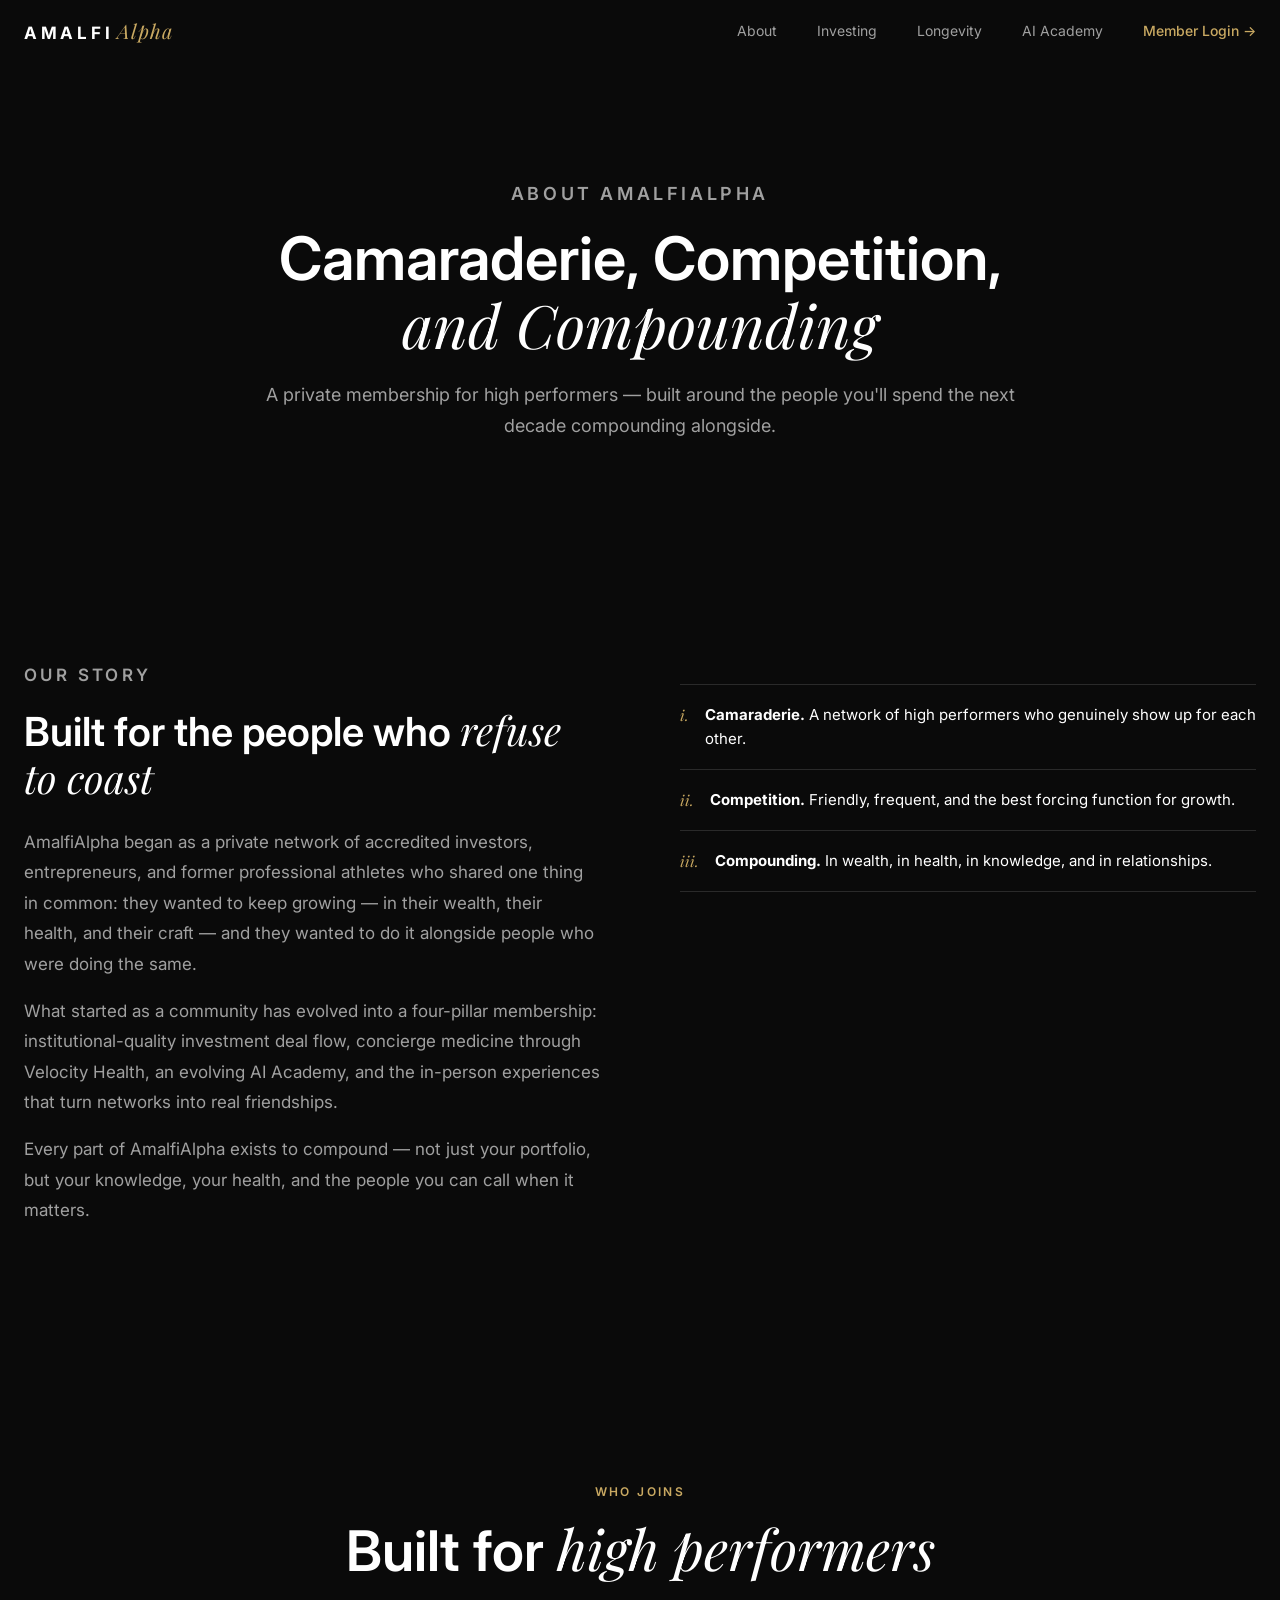
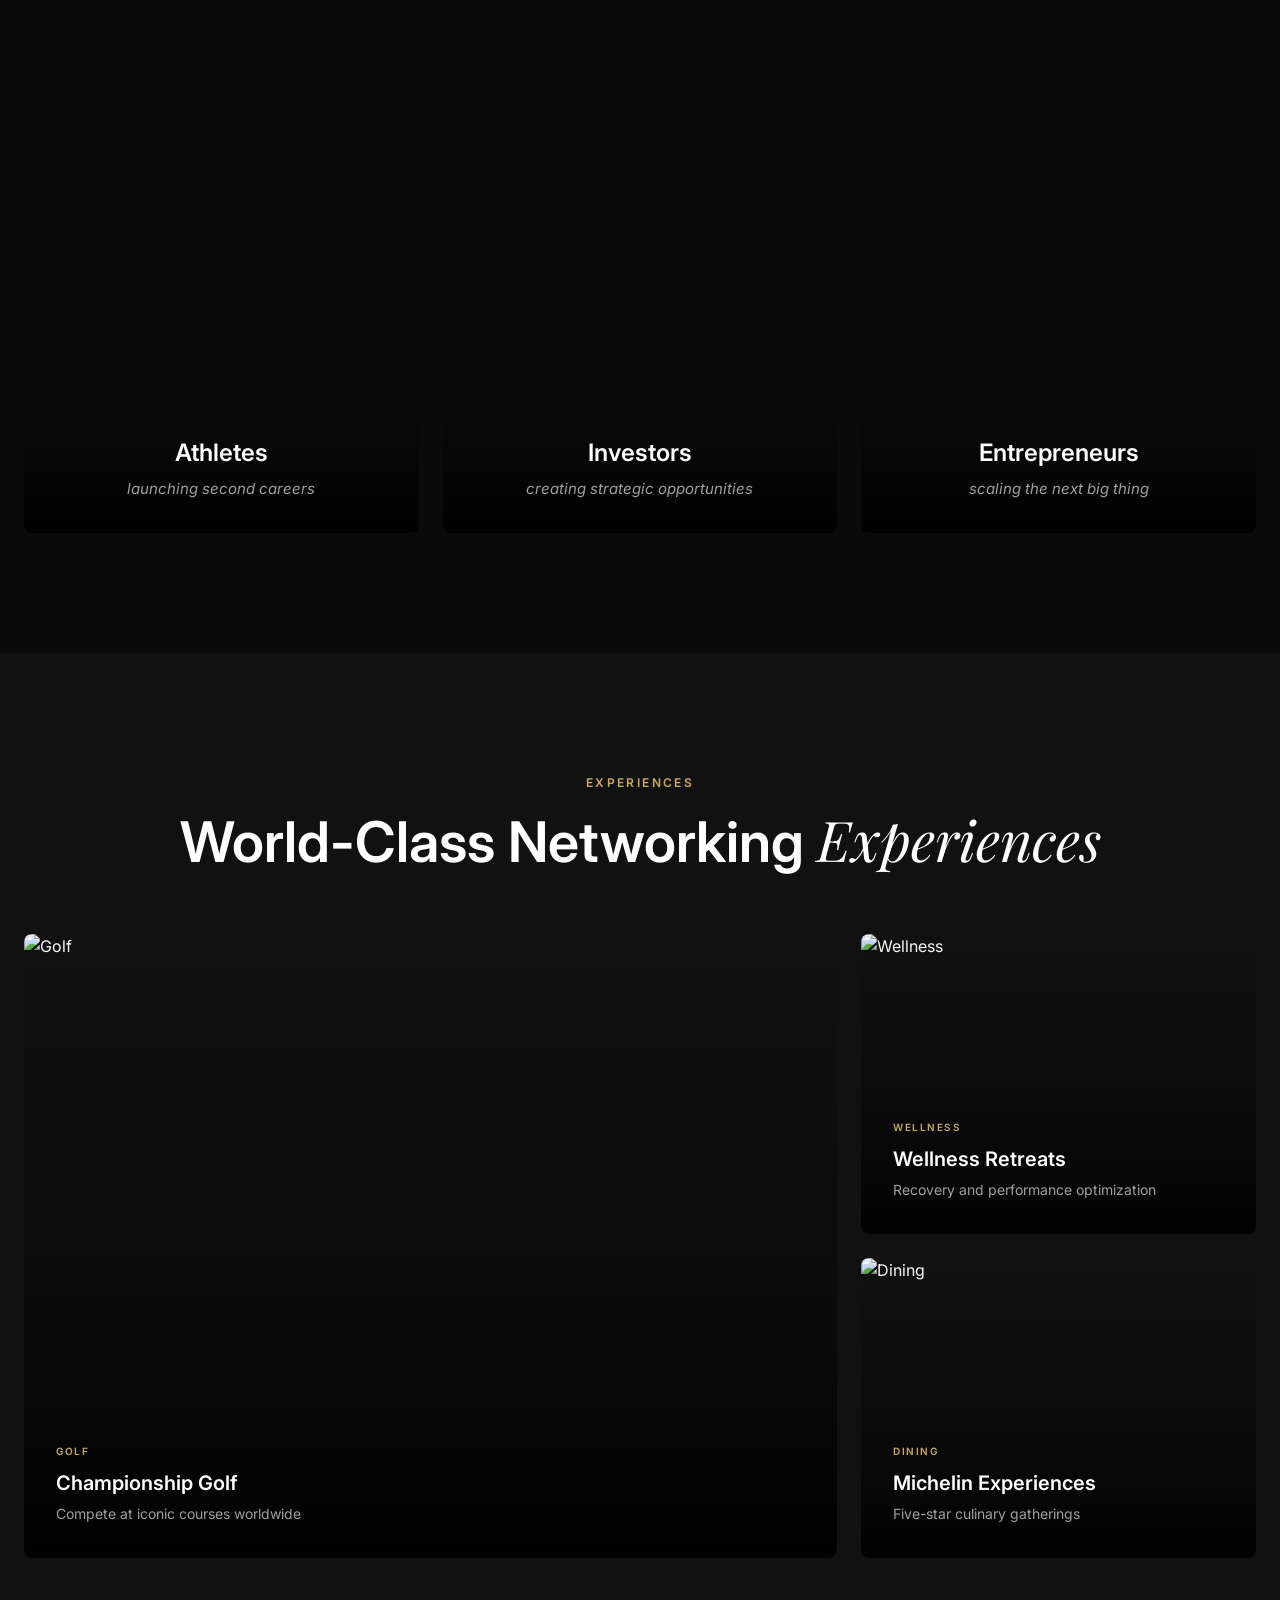
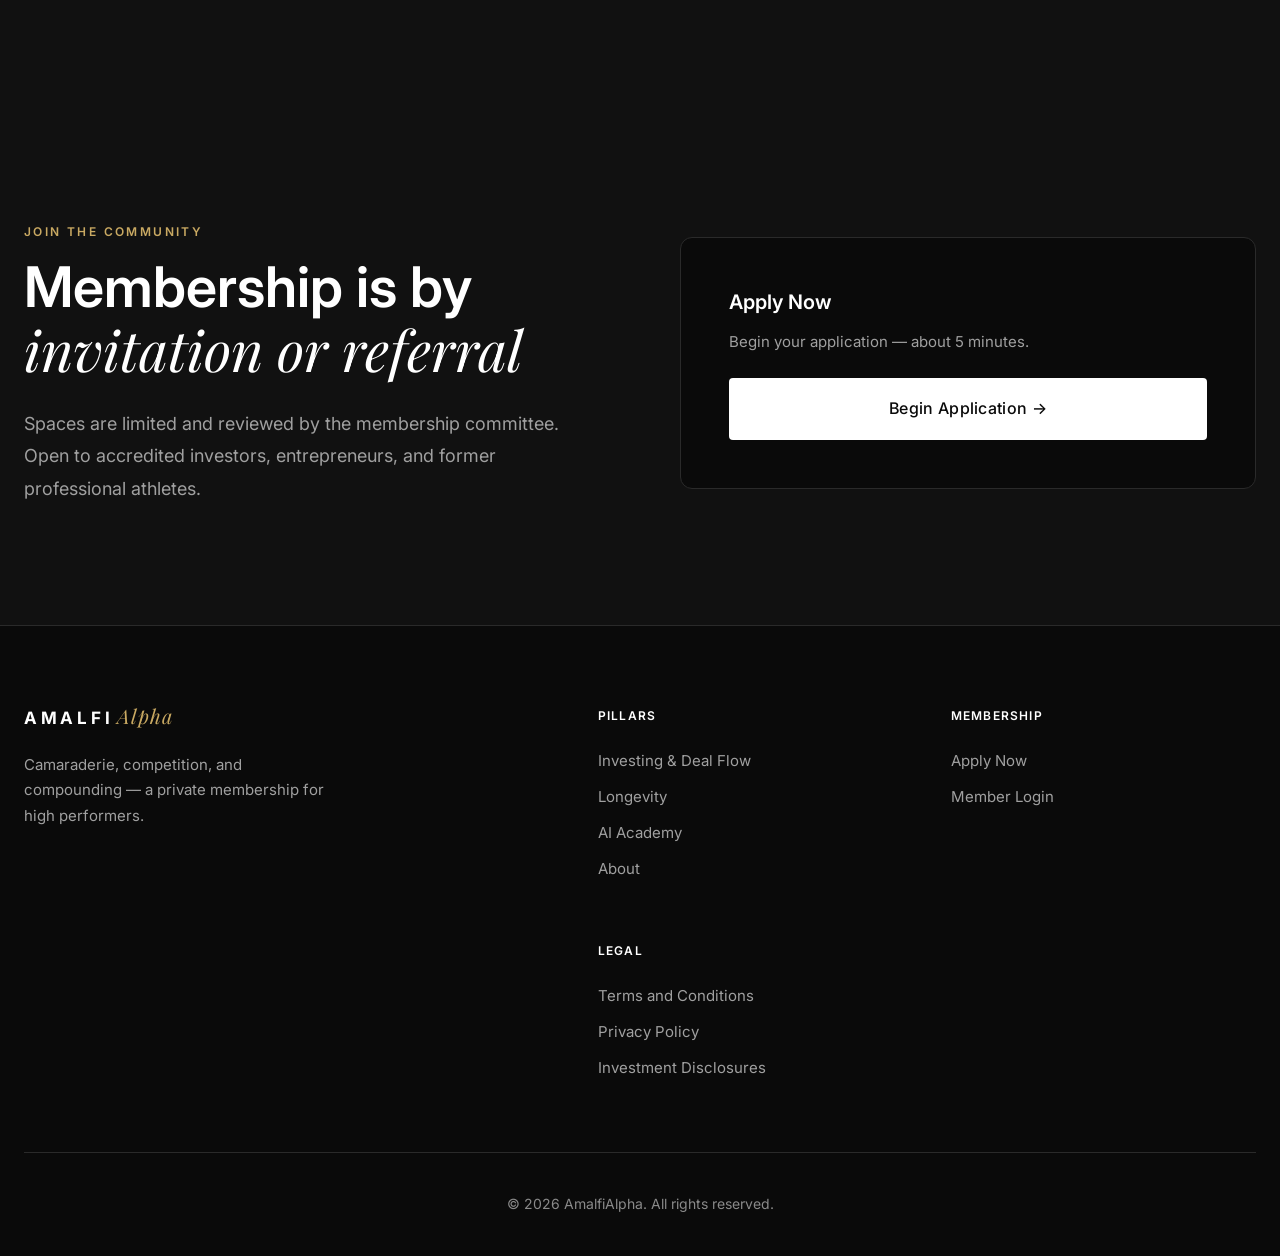
==== about.html @ e1d102eb "Fix muted-text contrast, mobile menu a11y, and testimonial dot keyboard access Co-Authored-By: Peter" ====
<!DOCTYPE html>
<html lang="en">
<head>
    <meta charset="UTF-8">
    <meta name="viewport" content="width=device-width, initial-scale=1.0">
    <title>About | AmalfiAlpha</title>
    <link rel="stylesheet" href="styles.css">
    <link rel="preconnect" href="https://fonts.googleapis.com">
    <link rel="preconnect" href="https://fonts.gstatic.com" crossorigin>
    <link href="https://fonts.googleapis.com/css2?family=Inter:wght@300;400;500;600;700&family=Playfair+Display:wght@400;500;600;700&display=swap" rel="stylesheet">
</head>
<body>
    <header class="header">
        <nav class="nav">
            <a href="index.html" class="logo"><span class="logo-wordmark">AMALFI<span class="alpha">Alpha</span></span></a>
            <div class="nav-links">
                <a href="about.html">About</a>
                <a href="investing.html">Investing</a>
                <a href="health.html">Longevity</a>
                <a href="ai-academy.html">AI Academy</a>
                <a href="#" class="nav-cta">Member Login →</a>
            </div>
            <button class="mobile-menu-btn" aria-label="Menu" aria-expanded="false" aria-controls="mobile-menu"><span></span><span></span><span></span></button>
        </nav>
    </header>

    <div class="mobile-menu" id="mobile-menu">
        <a href="about.html">About</a>
        <a href="investing.html">Investing</a>
        <a href="health.html">Longevity</a>
        <a href="ai-academy.html">AI Academy</a>
        <a href="#">Member Login</a>
        <a href="apply.html" class="btn btn-primary">Apply Now</a>
    </div>

    <!-- Page Hero -->
    <section class="page-hero">
        <div class="page-hero-background" style="background-image: url('https://images.squarespace-cdn.com/content/v1/6695d90737f2c533afa46845/4904673a-b2bc-4488-8820-f0f40d6108ff/Amalfi-private-luxury-network-founder-ceo-former-athletes+%281%29.jpg');"></div>
        <div class="page-hero-content">
            <p class="section-tagline">About AmalfiAlpha</p>
            <h1>Camaraderie, Competition, <span class="italic">and Compounding</span></h1>
            <p>A private membership for high performers — built around the people you'll spend the next decade compounding alongside.</p>
        </div>
    </section>

    <!-- Story -->
    <section class="deep-section">
        <div class="container">
            <div class="two-col">
                <div>
                    <p class="section-tagline">Our Story</p>
                    <h2>Built for the people who <span class="italic">refuse to coast</span></h2>
                    <p>AmalfiAlpha began as a private network of accredited investors, entrepreneurs, and former professional athletes who shared one thing in common: they wanted to keep growing — in their wealth, their health, and their craft — and they wanted to do it alongside people who were doing the same.</p>
                    <p>What started as a community has evolved into a four-pillar membership: institutional-quality investment deal flow, concierge medicine through Velocity Health, an evolving AI Academy, and the in-person experiences that turn networks into real friendships.</p>
                    <p>Every part of AmalfiAlpha exists to compound — not just your portfolio, but your knowledge, your health, and the people you can call when it matters.</p>
                </div>
                <div>
                    <ul class="feature-list">
                        <li><span class="num">i.</span><span><strong>Camaraderie.</strong> A network of high performers who genuinely show up for each other.</span></li>
                        <li><span class="num">ii.</span><span><strong>Competition.</strong> Friendly, frequent, and the best forcing function for growth.</span></li>
                        <li><span class="num">iii.</span><span><strong>Compounding.</strong> In wealth, in health, in knowledge, and in relationships.</span></li>
                    </ul>
                </div>
            </div>
        </div>
    </section>

    <!-- Member Types -->
    <section class="member-types">
        <div class="container">
            <div class="section-header center">
                <p class="section-tagline">Who Joins</p>
                <h2 class="section-title">Built for <span class="italic">high performers</span></h2>
            </div>
            <div class="types-grid">
                <div class="type-card">
                    <div class="type-image athlete"></div>
                    <div class="type-content">
                        <h3>Athletes</h3>
                        <p>launching second careers</p>
                    </div>
                </div>
                <div class="type-card">
                    <div class="type-image investor"></div>
                    <div class="type-content">
                        <h3>Investors</h3>
                        <p>creating strategic opportunities</p>
                    </div>
                </div>
                <div class="type-card">
                    <div class="type-image entrepreneur"></div>
                    <div class="type-content">
                        <h3>Entrepreneurs</h3>
                        <p>scaling the next big thing</p>
                    </div>
                </div>
            </div>
        </div>
    </section>

    <!-- Experiences -->
    <section class="experiences">
        <div class="container">
            <div class="section-header center">
                <p class="section-tagline">Experiences</p>
                <h2 class="section-title">World-Class Networking <span class="italic">Experiences</span></h2>
            </div>
            <div class="experiences-grid">
                <div class="experience-card large">
                    <img src="https://images.squarespace-cdn.com/content/v1/6695d90737f2c533afa46845/c889e86d-ab4b-4e2a-b497-337f56d717b7/Amalfi-Golf-private-founder-ceo-former-athlete-luxury-network+%281%29.jpg" alt="Golf">
                    <div class="experience-overlay">
                        <span class="experience-tag">Golf</span>
                        <h3>Championship Golf</h3>
                        <p>Compete at iconic courses worldwide</p>
                    </div>
                </div>
                <div class="experience-card">
                    <img src="https://images.squarespace-cdn.com/content/v1/6695d90737f2c533afa46845/525cb4f4-4b1b-4081-9f5f-6a90283ea742/The-Spat-at-The-Global-Ambassador-Portecochere-Healthy-Living-Travel.jpg" alt="Wellness">
                    <div class="experience-overlay">
                        <span class="experience-tag">Wellness</span>
                        <h3>Wellness Retreats</h3>
                        <p>Recovery and performance optimization</p>
                    </div>
                </div>
                <div class="experience-card">
                    <img src="https://images.squarespace-cdn.com/content/v1/6695d90737f2c533afa46845/452ade04-51ee-4816-b40e-627482b957d9/Amalfi_Dining_Leadership_Development_Experience_Catch_Restaurant.png" alt="Dining">
                    <div class="experience-overlay">
                        <span class="experience-tag">Dining</span>
                        <h3>Michelin Experiences</h3>
                        <p>Five-star culinary gatherings</p>
                    </div>
                </div>
                <div class="experience-card">
                    <img src="https://images.squarespace-cdn.com/content/v1/6695d90737f2c533afa46845/217bf971-f38d-4731-9371-74a3d3c623a7/AmalfiAspen2024Day2-51.jpg" alt="Aspen">
                    <div class="experience-overlay">
                        <span class="experience-tag">Events</span>
                        <h3>Exclusive Gatherings</h3>
                        <p>Members-only experiences</p>
                    </div>
                </div>
                <div class="experience-card">
                    <img src="https://images.squarespace-cdn.com/content/v1/6695d90737f2c533afa46845/f48ce220-f368-4db8-8110-0c46b1a523a7/King-Kool-001+%281%29.jpg" alt="Networking">
                    <div class="experience-overlay">
                        <span class="experience-tag">Networking</span>
                        <h3>Social Events</h3>
                        <p>Build lasting relationships</p>
                    </div>
                </div>
            </div>
        </div>
    </section>

    <!-- CTA -->
    <section class="apply">
        <div class="container">
            <div class="apply-wrapper">
                <div class="apply-content">
                    <p class="section-tagline">Join the community</p>
                    <h2 class="section-title">Membership is by <span class="italic">invitation or referral</span></h2>
                    <p class="apply-description">Spaces are limited and reviewed by the membership committee. Open to accredited investors, entrepreneurs, and former professional athletes.</p>
                </div>
                <div class="apply-form-container">
                    <h3 style="font-size:1.25rem;font-weight:600;margin-bottom:12px;">Apply Now</h3>
                    <p style="font-size:0.9375rem;color:var(--color-text-secondary);margin-bottom:24px;line-height:1.6;">Begin your application — about 5 minutes.</p>
                    <a href="apply.html" class="btn btn-primary btn-full btn-large">Begin Application →</a>
                </div>
            </div>
        </div>
    </section>

    <footer class="footer">
        <div class="container">
            <div class="footer-main">
                <div class="footer-brand">
                    <a href="index.html" class="logo"><span class="logo-wordmark">AMALFI<span class="alpha">Alpha</span></span></a>
                    <p>Camaraderie, competition, and compounding — a private membership for high performers.</p>
                </div>
                <div class="footer-links">
                    <div class="footer-column">
                        <h4>Pillars</h4>
                        <a href="investing.html">Investing & Deal Flow</a>
                        <a href="health.html">Longevity</a>
                        <a href="ai-academy.html">AI Academy</a>
                        <a href="about.html">About</a>
                    </div>
                    <div class="footer-column">
                        <h4>Membership</h4>
                        <a href="apply.html">Apply Now</a>
                        <a href="#">Member Login</a>
                    </div>
                    <div class="footer-column">
                        <h4>Legal</h4>
                        <a href="#">Terms and Conditions</a>
                        <a href="#">Privacy Policy</a>
                        <a href="#">Investment Disclosures</a>
                    </div>
                </div>
            </div>
            <div class="footer-bottom">
                <p>&copy; 2026 AmalfiAlpha. All rights reserved.</p>
            </div>
        </div>
    </footer>
    <script src="script.js"></script>
</body>
</html>
---- styles.css ----
/* ============================================
   AMALFIALPHA - PRIVATE MEMBERSHIP
   Camaraderie, Competition, and Compounding
   ============================================ */

/* CSS Variables */
:root {
    --color-bg: #0a0a0a;
    --color-bg-secondary: #111111;
    --color-bg-tertiary: #1a1a1a;
    --color-bg-card: #141414;
    --color-text: #ffffff;
    --color-text-secondary: #a0a0a0;
    --color-text-muted: #8a8a8a;
    --color-accent: #c9a962;
    --color-accent-light: #d4b978;
    --color-border: #2a2a2a;
    --color-border-light: #333333;

    --font-primary: 'Inter', -apple-system, BlinkMacSystemFont, sans-serif;
    --font-display: 'Playfair Display', Georgia, serif;

    --transition-fast: 0.2s ease;
    --transition-medium: 0.3s ease;
    --transition-slow: 0.5s ease;

    --container-width: 1280px;
    --section-padding: 120px;
}

/* Reset & Base */
*, *::before, *::after {
    margin: 0;
    padding: 0;
    box-sizing: border-box;
}

html {
    scroll-behavior: smooth;
    font-size: 16px;
}

body {
    font-family: var(--font-primary);
    background-color: var(--color-bg);
    color: var(--color-text);
    line-height: 1.6;
    overflow-x: hidden;
    -webkit-font-smoothing: antialiased;
    -moz-osx-font-smoothing: grayscale;
}

a {
    text-decoration: none;
    color: inherit;
    transition: color var(--transition-fast);
}

img {
    max-width: 100%;
    height: auto;
    display: block;
}

button {
    font-family: inherit;
    cursor: pointer;
    border: none;
    background: none;
}

input, textarea {
    font-family: inherit;
    font-size: inherit;
}

/* Container */
.container {
    max-width: var(--container-width);
    margin: 0 auto;
    padding: 0 24px;
}

/* Typography */
.italic {
    font-family: var(--font-display);
    font-style: italic;
    font-weight: 400;
}

.section-tagline {
    font-size: 0.75rem;
    font-weight: 600;
    letter-spacing: 0.2em;
    text-transform: uppercase;
    color: var(--color-accent);
    margin-bottom: 16px;
}

.section-title {
    font-family: var(--font-primary);
    font-size: clamp(2rem, 5vw, 3.5rem);
    font-weight: 600;
    line-height: 1.1;
    margin-bottom: 24px;
}

.section-description {
    font-size: 1.125rem;
    color: var(--color-text-secondary);
    max-width: 600px;
}

.section-header.center {
    text-align: center;
}

.section-header.center .section-description {
    margin: 0 auto;
}

/* Buttons */
.btn {
    display: inline-flex;
    align-items: center;
    justify-content: center;
    padding: 14px 28px;
    font-size: 0.875rem;
    font-weight: 500;
    letter-spacing: 0.02em;
    border-radius: 4px;
    transition: all var(--transition-medium);
    white-space: nowrap;
}

.btn-primary {
    background: var(--color-text);
    color: var(--color-bg);
}

.btn-primary:hover {
    background: var(--color-accent);
    color: var(--color-bg);
    transform: translateY(-2px);
}

.btn-secondary {
    background: transparent;
    color: var(--color-text);
    border: 1px solid var(--color-border-light);
}

.btn-secondary:hover {
    border-color: var(--color-text);
    background: rgba(255, 255, 255, 0.05);
}

.btn-large {
    padding: 18px 36px;
    font-size: 1rem;
}

.btn-full {
    width: 100%;
}

/* ============================================
   HEADER & NAVIGATION
   ============================================ */

.header {
    position: fixed;
    top: 0;
    left: 0;
    right: 0;
    z-index: 1000;
    padding: 20px 0;
    transition: all var(--transition-medium);
}

.header.scrolled {
    background: rgba(10, 10, 10, 0.9);
    backdrop-filter: blur(20px);
    -webkit-backdrop-filter: blur(20px);
    padding: 16px 0;
    border-bottom: 1px solid var(--color-border);
}

.nav {
    max-width: var(--container-width);
    margin: 0 auto;
    padding: 0 24px;
    display: flex;
    align-items: center;
    justify-content: space-between;
}

.logo {
    display: flex;
    align-items: center;
}

.logo-img {
    height: 24px;
    width: auto;
}

.nav-links {
    display: flex;
    gap: 40px;
}

.nav-links a {
    font-size: 0.875rem;
    font-weight: 400;
    color: var(--color-text-secondary);
    transition: color var(--transition-fast);
}

.nav-links a:hover {
    color: var(--color-text);
}

.mobile-menu-btn {
    display: none;
    flex-direction: column;
    gap: 5px;
    padding: 8px;
}

.mobile-menu-btn span {
    display: block;
    width: 24px;
    height: 2px;
    background: var(--color-text);
    transition: all var(--transition-fast);
}

.mobile-menu {
    display: none;
    position: fixed;
    top: 0;
    left: 0;
    right: 0;
    bottom: 0;
    background: var(--color-bg);
    z-index: 999;
    flex-direction: column;
    align-items: center;
    justify-content: center;
    gap: 32px;
    opacity: 0;
    visibility: hidden;
    transition: all var(--transition-medium);
}

.mobile-menu.active {
    opacity: 1;
    visibility: visible;
}

.mobile-menu a {
    font-size: 1.5rem;
    font-weight: 500;
}

/* ============================================
   HERO SECTION
   ============================================ */

.hero {
    min-height: 100vh;
    display: flex;
    align-items: center;
    justify-content: center;
    position: relative;
    padding: 120px 24px 80px;
    overflow: hidden;
    text-align: center;
}

.hero-background {
    position: absolute;
    top: 0;
    left: 0;
    right: 0;
    bottom: 0;
    z-index: -1;
    background:
        linear-gradient(to bottom, rgba(10, 10, 10, 0.6) 0%, rgba(10, 10, 10, 0.4) 50%, rgba(10, 10, 10, 0.7) 100%),
        url('https://images.squarespace-cdn.com/content/v1/6695d90737f2c533afa46845/4904673a-b2bc-4488-8820-f0f40d6108ff/Amalfi-private-luxury-network-founder-ceo-former-athletes+%281%29.jpg');
    background-size: cover;
    background-position: center;
}

.hero-content {
    position: relative;
    z-index: 1;
    max-width: 900px;
}

.hero-title {
    font-family: var(--font-primary);
    font-size: clamp(2.5rem, 7vw, 5rem);
    font-weight: 600;
    line-height: 1.05;
    margin-bottom: 24px;
    opacity: 0;
    animation: fadeInUp 0.8s ease forwards;
    animation-delay: 0.2s;
}

.hero-description {
    font-size: 1.25rem;
    color: var(--color-text-secondary);
    line-height: 1.7;
    margin-bottom: 40px;
    opacity: 0;
    animation: fadeInUp 0.8s ease forwards;
    animation-delay: 0.4s;
}

.hero-cta {
    opacity: 0;
    animation: fadeInUp 0.8s ease forwards;
    animation-delay: 0.6s;
}

@keyframes fadeInUp {
    from {
        opacity: 0;
        transform: translateY(30px);
    }
    to {
        opacity: 1;
        transform: translateY(0);
    }
}

/* ============================================
   VALUE PROPOSITION
   ============================================ */

.value-prop {
    padding: 80px 0;
    background: var(--color-bg-secondary);
    border-top: 1px solid var(--color-border);
    border-bottom: 1px solid var(--color-border);
}

.value-text {
    font-size: clamp(1.25rem, 3vw, 1.75rem);
    line-height: 1.6;
    text-align: center;
    color: var(--color-text-secondary);
    max-width: 900px;
    margin: 0 auto;
}

.value-text .highlight {
    color: var(--color-text);
    font-weight: 500;
}

/* ============================================
   MEMBER TYPES
   ============================================ */

.member-types {
    padding: var(--section-padding) 0;
    background: var(--color-bg);
}

.types-grid {
    display: grid;
    grid-template-columns: repeat(3, 1fr);
    gap: 24px;
}

.type-card {
    position: relative;
    border-radius: 8px;
    overflow: hidden;
    aspect-ratio: 3/4;
    cursor: pointer;
}

.type-image {
    position: absolute;
    top: 0;
    left: 0;
    right: 0;
    bottom: 0;
    background-size: cover;
    background-position: center;
    transition: transform var(--transition-slow);
}

.type-image.athlete {
    background-image: url('https://images.squarespace-cdn.com/content/v1/6695d90737f2c533afa46845/c889e86d-ab4b-4e2a-b497-337f56d717b7/Amalfi-Golf-private-founder-ceo-former-athlete-luxury-network+%281%29.jpg');
}

.type-image.investor {
    background-image: url('https://images.squarespace-cdn.com/content/v1/6695d90737f2c533afa46845/a6350758-362d-4dd6-b7b1-6872cc72dab1/IMGL1883.jpg');
}

.type-image.entrepreneur {
    background-image: url('https://images.squarespace-cdn.com/content/v1/6695d90737f2c533afa46845/217bf971-f38d-4731-9371-74a3d3c623a7/AmalfiAspen2024Day2-51.jpg');
}

.type-card:hover .type-image {
    transform: scale(1.05);
}

.type-content {
    position: absolute;
    bottom: 0;
    left: 0;
    right: 0;
    padding: 32px;
    background: linear-gradient(to top, rgba(0, 0, 0, 0.9) 0%, transparent 100%);
    text-align: center;
}

.type-content h3 {
    font-size: 1.5rem;
    font-weight: 600;
    margin-bottom: 4px;
}

.type-content p {
    font-size: 0.9375rem;
    color: var(--color-text-secondary);
    font-style: italic;
}

/* ============================================
   TESTIMONIALS SECTION
   ============================================ */

.testimonials {
    padding: var(--section-padding) 0;
    background: var(--color-bg-secondary);
    overflow: hidden;
}

.testimonials-slider {
    margin-top: 60px;
    position: relative;
}

.testimonial-track {
    display: flex;
    gap: 24px;
    transition: transform var(--transition-slow);
}

.testimonial-card {
    min-width: calc(33.333% - 16px);
    background: var(--color-bg-card);
    border: 1px solid var(--color-border);
    border-radius: 8px;
    padding: 40px;
    flex-shrink: 0;
}

.testimonial-content {
    margin-bottom: 32px;
}

.testimonial-content p {
    font-size: 1.0625rem;
    line-height: 1.8;
    color: var(--color-text-secondary);
    font-style: italic;
}

.testimonial-author {
    display: flex;
    align-items: center;
    gap: 16px;
}

.author-avatar {
    width: 56px;
    height: 56px;
    border-radius: 50%;
    overflow: hidden;
    flex-shrink: 0;
}

.author-avatar img {
    width: 100%;
    height: 100%;
    object-fit: cover;
}

.author-info h4 {
    font-size: 1rem;
    font-weight: 600;
    margin-bottom: 4px;
}

.author-info p {
    font-size: 0.875rem;
    color: var(--color-text-muted);
}

.slider-controls {
    display: flex;
    align-items: center;
    justify-content: center;
    gap: 24px;
    margin-top: 48px;
}

.slider-btn {
    width: 48px;
    height: 48px;
    display: flex;
    align-items: center;
    justify-content: center;
    border: 1px solid var(--color-border);
    border-radius: 50%;
    transition: all var(--transition-fast);
}

.slider-btn:hover {
    border-color: var(--color-text);
    background: rgba(255, 255, 255, 0.05);
}

.slider-btn svg {
    width: 20px;
    height: 20px;
    color: var(--color-text);
}

.slider-dots {
    display: flex;
    gap: 8px;
}

.dot {
    display: block;
    width: 8px;
    height: 8px;
    padding: 0;
    border-radius: 50%;
    background: var(--color-border-light);
    transition: all var(--transition-fast);
    cursor: pointer;
}

.dot:focus-visible {
    outline: 2px solid var(--color-accent);
    outline-offset: 3px;
}

.dot.active {
    background: var(--color-accent);
    width: 24px;
    border-radius: 4px;
}

/* ============================================
   MEMBERSHIP BENEFITS SECTION
   ============================================ */

.membership {
    padding: var(--section-padding) 0;
    background: var(--color-bg);
}

.benefits-grid {
    display: grid;
    grid-template-columns: repeat(3, 1fr);
    gap: 24px;
    margin-top: 60px;
}

.benefit-card {
    background: var(--color-bg-secondary);
    border: 1px solid var(--color-border);
    border-radius: 8px;
    padding: 40px 32px;
    transition: all var(--transition-medium);
    text-align: center;
}

.benefit-card:hover {
    transform: translateY(-4px);
    border-color: var(--color-border-light);
}

.benefit-icon {
    width: 64px;
    height: 64px;
    margin: 0 auto 24px;
    display: flex;
    align-items: center;
    justify-content: center;
    background: var(--color-bg-tertiary);
    border: 1px solid var(--color-border);
    border-radius: 50%;
}

.benefit-icon svg {
    width: 28px;
    height: 28px;
    color: var(--color-accent);
}

.benefit-card h3 {
    font-size: 1.125rem;
    font-weight: 600;
    margin-bottom: 12px;
}

.benefit-card p {
    font-size: 0.9375rem;
    color: var(--color-text-secondary);
    line-height: 1.7;
}

/* ============================================
   EXPERIENCES SECTION
   ============================================ */

.experiences {
    padding: var(--section-padding) 0;
    background: var(--color-bg-secondary);
}

.experiences-grid {
    display: grid;
    grid-template-columns: repeat(3, 1fr);
    grid-template-rows: repeat(2, 300px);
    gap: 24px;
    margin-top: 60px;
}

.experience-card {
    position: relative;
    border-radius: 8px;
    overflow: hidden;
    cursor: pointer;
}

.experience-card.large {
    grid-column: span 2;
    grid-row: span 2;
}

.experience-card > img {
    position: absolute;
    top: 0;
    left: 0;
    width: 100%;
    height: 100%;
    object-fit: cover;
    transition: transform var(--transition-slow);
}

.experience-card:hover > img {
    transform: scale(1.05);
}

.experience-overlay {
    position: absolute;
    top: 0;
    left: 0;
    right: 0;
    bottom: 0;
    background: linear-gradient(to top, rgba(0, 0, 0, 0.9) 0%, rgba(0, 0, 0, 0.3) 50%, transparent 100%);
    display: flex;
    flex-direction: column;
    justify-content: flex-end;
    padding: 32px;
    transition: background var(--transition-medium);
}

.experience-card:hover .experience-overlay {
    background: linear-gradient(to top, rgba(0, 0, 0, 0.95) 0%, rgba(0, 0, 0, 0.5) 50%, rgba(0, 0, 0, 0.2) 100%);
}

.experience-tag {
    font-size: 0.625rem;
    font-weight: 600;
    letter-spacing: 0.15em;
    text-transform: uppercase;
    color: var(--color-accent);
    margin-bottom: 8px;
}

.experience-overlay h3 {
    font-size: 1.25rem;
    font-weight: 600;
    margin-bottom: 4px;
}

.experience-overlay p {
    font-size: 0.875rem;
    color: var(--color-text-secondary);
}

/* ============================================
   GLIMPSE GALLERY SECTION
   ============================================ */

.glimpse {
    padding: var(--section-padding) 0;
    background: var(--color-bg);
}

.glimpse-gallery {
    display: grid;
    grid-template-columns: repeat(3, 1fr);
    gap: 16px;
    margin-top: 60px;
}

.gallery-item {
    aspect-ratio: 1;
    border-radius: 8px;
    overflow: hidden;
    cursor: pointer;
}

.gallery-item img {
    width: 100%;
    height: 100%;
    object-fit: cover;
    transition: transform var(--transition-slow);
}

.gallery-item:hover img {
    transform: scale(1.05);
}

/* ============================================
   APPLY SECTION
   ============================================ */

.apply {
    padding: var(--section-padding) 0;
    background: var(--color-bg-secondary);
}

.apply-wrapper {
    display: grid;
    grid-template-columns: 1fr 1fr;
    gap: 80px;
    align-items: center;
}

.apply-description {
    font-size: 1.125rem;
    color: var(--color-text-secondary);
    line-height: 1.8;
}

.apply-form-container {
    background: var(--color-bg);
    border: 1px solid var(--color-border);
    border-radius: 12px;
    padding: 48px;
}

.apply-form h3 {
    font-size: 1.5rem;
    font-weight: 600;
    margin-bottom: 32px;
}

.form-group {
    margin-bottom: 24px;
}

.form-group label {
    display: block;
    font-size: 0.875rem;
    font-weight: 500;
    color: var(--color-text);
    margin-bottom: 8px;
}

.form-group input {
    width: 100%;
    padding: 14px 16px;
    background: var(--color-bg-secondary);
    border: 1px solid var(--color-border);
    border-radius: 6px;
    color: var(--color-text);
    transition: border-color var(--transition-fast);
}

.form-group input::placeholder {
    color: var(--color-text-muted);
}

.form-group input:focus {
    outline: none;
    border-color: var(--color-accent);
}

.form-checkbox {
    display: flex;
    gap: 12px;
    align-items: flex-start;
    margin-bottom: 32px;
}

.form-checkbox input[type="checkbox"] {
    width: 18px;
    height: 18px;
    margin-top: 2px;
    accent-color: var(--color-accent);
    flex-shrink: 0;
}

.form-checkbox label {
    font-size: 0.875rem;
    color: var(--color-text-secondary);
    line-height: 1.5;
    cursor: pointer;
}

/* ============================================
   FOOTER
   ============================================ */

.footer {
    background: var(--color-bg);
    padding: 80px 0 40px;
    border-top: 1px solid var(--color-border);
}

.footer-main {
    display: grid;
    grid-template-columns: 1.5fr 2fr;
    gap: 80px;
    padding-bottom: 60px;
    border-bottom: 1px solid var(--color-border);
}

.footer-brand .logo {
    display: inline-block;
    margin-bottom: 20px;
}

.footer-brand .logo-img {
    height: 20px;
    width: auto;
}

.footer-brand > p {
    font-size: 0.9375rem;
    color: var(--color-text-secondary);
    line-height: 1.7;
    max-width: 300px;
    margin-bottom: 24px;
}

.social-links {
    display: flex;
    gap: 16px;
}

.social-links a {
    width: 40px;
    height: 40px;
    display: flex;
    align-items: center;
    justify-content: center;
    border: 1px solid var(--color-border);
    border-radius: 50%;
    transition: all var(--transition-fast);
}

.social-links a:hover {
    border-color: var(--color-accent);
    background: rgba(201, 169, 98, 0.1);
}

.social-links svg {
    width: 18px;
    height: 18px;
    color: var(--color-text-secondary);
    transition: color var(--transition-fast);
}

.social-links a:hover svg {
    color: var(--color-accent);
}

.footer-links {
    display: grid;
    grid-template-columns: repeat(2, 1fr);
    gap: 48px;
}

.footer-column h4 {
    font-size: 0.75rem;
    font-weight: 600;
    letter-spacing: 0.1em;
    text-transform: uppercase;
    color: var(--color-text);
    margin-bottom: 24px;
}

.footer-column a {
    display: block;
    font-size: 0.9375rem;
    color: var(--color-text-secondary);
    margin-bottom: 12px;
    transition: color var(--transition-fast);
}

.footer-column a:hover {
    color: var(--color-text);
}

.footer-bottom {
    padding-top: 40px;
    text-align: center;
}

.footer-bottom p {
    font-size: 0.875rem;
    color: var(--color-text-muted);
}

/* ============================================
   RESPONSIVE DESIGN
   ============================================ */

@media (max-width: 1024px) {
    :root {
        --section-padding: 80px;
    }

    .benefits-grid {
        grid-template-columns: repeat(2, 1fr);
    }

    .testimonial-card {
        min-width: calc(50% - 12px);
    }

    .experiences-grid {
        grid-template-columns: repeat(2, 1fr);
        grid-template-rows: repeat(3, 250px);
    }

    .experience-card.large {
        grid-column: span 2;
        grid-row: span 1;
    }

    .glimpse-gallery {
        grid-template-columns: repeat(2, 1fr);
    }
}

@media (max-width: 768px) {
    :root {
        --section-padding: 60px;
    }

    .nav-links {
        display: none;
    }

    .nav .btn {
        display: none;
    }

    .mobile-menu-btn {
        display: flex;
    }

    .mobile-menu {
        display: flex;
    }

    .types-grid {
        grid-template-columns: 1fr;
        gap: 16px;
    }

    .type-card {
        aspect-ratio: 16/9;
    }

    .benefits-grid {
        grid-template-columns: 1fr;
    }

    .testimonial-card {
        min-width: 100%;
    }

    .experiences-grid {
        grid-template-columns: 1fr;
        grid-template-rows: auto;
    }

    .experience-card,
    .experience-card.large {
        grid-column: span 1;
        grid-row: span 1;
        min-height: 280px;
    }

    .glimpse-gallery {
        grid-template-columns: repeat(2, 1fr);
    }

    .apply-wrapper {
        grid-template-columns: 1fr;
        gap: 48px;
    }

    .footer-main {
        grid-template-columns: 1fr;
        gap: 48px;
    }

    .footer-links {
        grid-template-columns: repeat(2, 1fr);
    }
}

@media (max-width: 480px) {
    .hero-title {
        font-size: 2rem;
    }

    .apply-form-container {
        padding: 32px 24px;
    }

    .glimpse-gallery {
        grid-template-columns: 1fr;
    }
}

/* ============================================
   ANIMATIONS & SCROLL EFFECTS
   ============================================ */

.fade-in {
    opacity: 0;
    transform: translateY(30px);
    transition: all 0.8s ease;
}

.fade-in.visible {
    opacity: 1;
    transform: translateY(0);
}

/* Smooth scroll for anchor links */
html {
    scroll-behavior: smooth;
}

/* Selection styling */
::selection {
    background: var(--color-accent);
    color: var(--color-bg);
}

/* Scrollbar styling */
::-webkit-scrollbar {
    width: 8px;
}

::-webkit-scrollbar-track {
    background: var(--color-bg);
}

::-webkit-scrollbar-thumb {
    background: var(--color-border-light);
    border-radius: 4px;
}

::-webkit-scrollbar-thumb:hover {
    background: var(--color-text-muted);
}

/* ============================================
   AMALFIALPHA — NEW COMPONENT STYLES
   ============================================ */

/* Wordmark logo (placeholder until final mark) */
.logo-wordmark {
    font-family: var(--font-primary);
    font-size: 1.0625rem;
    font-weight: 700;
    letter-spacing: 0.22em;
    color: var(--color-text);
    line-height: 1;
    text-transform: uppercase;
}

.logo-wordmark .alpha {
    color: var(--color-accent);
    font-weight: 400;
    font-family: var(--font-display);
    font-style: italic;
    letter-spacing: 0.05em;
    text-transform: none;
    margin-left: 4px;
    font-size: 1.25rem;
}

/* Updated nav link list */
.nav-links a.nav-cta {
    color: var(--color-accent);
    font-weight: 500;
}

/* Sub-page hero (smaller than homepage hero) */
.page-hero {
    min-height: 60vh;
    display: flex;
    align-items: center;
    justify-content: center;
    position: relative;
    padding: 160px 24px 80px;
    overflow: hidden;
    text-align: center;
}

.page-hero-background {
    position: absolute;
    inset: 0;
    z-index: -1;
    background-size: cover;
    background-position: center;
}

.page-hero-background::after {
    content: "";
    position: absolute;
    inset: 0;
    background: linear-gradient(to bottom, rgba(10,10,10,0.7), rgba(10,10,10,0.85));
}

.page-hero-content {
    position: relative;
    z-index: 1;
    max-width: 800px;
}

.page-hero h1 {
    font-size: clamp(2.25rem, 5vw, 3.75rem);
    font-weight: 600;
    line-height: 1.1;
    margin-bottom: 20px;
}

.page-hero p {
    font-size: 1.125rem;
    color: var(--color-text-secondary);
    line-height: 1.7;
}

/* ============================================
   FOUR PILLARS SECTION
   ============================================ */

.pillars {
    padding: var(--section-padding) 0;
    background: var(--color-bg);
}

.pillars-grid {
    display: grid;
    grid-template-columns: repeat(4, 1fr);
    gap: 20px;
    margin-top: 60px;
}

.pillar-card {
    background: var(--color-bg-secondary);
    border: 1px solid var(--color-border);
    border-radius: 8px;
    padding: 40px 28px;
    text-align: left;
    transition: all var(--transition-medium);
    display: flex;
    flex-direction: column;
}

.pillar-card:hover {
    transform: translateY(-4px);
    border-color: var(--color-accent);
}

.pillar-number {
    font-family: var(--font-display);
    font-style: italic;
    font-size: 1.25rem;
    color: var(--color-accent);
    margin-bottom: 16px;
}

.pillar-card h3 {
    font-size: 1.375rem;
    font-weight: 600;
    margin-bottom: 12px;
    line-height: 1.2;
}

.pillar-card p {
    font-size: 0.9375rem;
    color: var(--color-text-secondary);
    line-height: 1.7;
    margin-bottom: 24px;
    flex-grow: 1;
}

.pillar-link {
    font-size: 0.8125rem;
    font-weight: 600;
    letter-spacing: 0.1em;
    text-transform: uppercase;
    color: var(--color-accent);
    transition: all var(--transition-fast);
    display: inline-flex;
    align-items: center;
    gap: 8px;
}

.pillar-link:hover {
    color: var(--color-accent-light);
    gap: 12px;
}

/* ============================================
   INVESTMENT COMMITTEE SECTION
   ============================================ */

.committee {
    padding: var(--section-padding) 0;
    background: var(--color-bg-secondary);
    border-top: 1px solid var(--color-border);
    border-bottom: 1px solid var(--color-border);
}

.committee-intro {
    max-width: 720px;
    margin: 0 auto 60px;
    text-align: center;
}

.committee-intro p {
    font-size: 1.0625rem;
    color: var(--color-text-secondary);
    line-height: 1.8;
}

.committee-grid {
    display: grid;
    grid-template-columns: repeat(4, 1fr);
    gap: 20px;
}

.committee-grid.seven {
    grid-template-columns: repeat(4, 1fr);
}

.committee-card {
    background: var(--color-bg-card);
    border: 1px solid var(--color-border);
    border-radius: 8px;
    padding: 32px 24px;
    text-align: center;
    transition: all var(--transition-medium);
}

.committee-card:hover {
    border-color: var(--color-accent);
    transform: translateY(-2px);
}

.committee-avatar {
    width: 88px;
    height: 88px;
    border-radius: 50%;
    margin: 0 auto 20px;
    background: var(--color-bg-tertiary);
    border: 1px solid var(--color-border-light);
    display: flex;
    align-items: center;
    justify-content: center;
    font-family: var(--font-display);
    font-style: italic;
    font-size: 1.75rem;
    color: var(--color-accent);
}

.committee-card h4 {
    font-size: 1rem;
    font-weight: 600;
    margin-bottom: 6px;
}

.committee-card .committee-role {
    font-size: 0.8125rem;
    color: var(--color-text-muted);
    font-style: italic;
}

/* ============================================
   VELOCITY HEALTH PARTNERSHIP SECTION
   ============================================ */

.velocity {
    padding: var(--section-padding) 0;
    background: var(--color-bg);
    position: relative;
    overflow: hidden;
}

.velocity-wrapper {
    display: grid;
    grid-template-columns: 1.1fr 1fr;
    gap: 80px;
    align-items: center;
}

.velocity-content .partnership-tag {
    display: inline-block;
    font-size: 0.6875rem;
    font-weight: 600;
    letter-spacing: 0.2em;
    text-transform: uppercase;
    color: var(--color-accent);
    padding: 8px 14px;
    border: 1px solid var(--color-accent);
    border-radius: 100px;
    margin-bottom: 24px;
}

.velocity-content h2 {
    font-size: clamp(2rem, 4vw, 3rem);
    font-weight: 600;
    line-height: 1.1;
    margin-bottom: 24px;
}

.velocity-content > p {
    font-size: 1.0625rem;
    color: var(--color-text-secondary);
    line-height: 1.8;
    margin-bottom: 32px;
}

.velocity-features {
    list-style: none;
    margin-bottom: 40px;
}

.velocity-features li {
    display: flex;
    align-items: flex-start;
    gap: 14px;
    padding: 14px 0;
    border-top: 1px solid var(--color-border);
    font-size: 0.9375rem;
    color: var(--color-text);
}

.velocity-features li:last-child {
    border-bottom: 1px solid var(--color-border);
}

.velocity-features .check {
    color: var(--color-accent);
    flex-shrink: 0;
    margin-top: 2px;
}

.velocity-image {
    border-radius: 8px;
    overflow: hidden;
    aspect-ratio: 4/5;
    position: relative;
}

.velocity-image img {
    width: 100%;
    height: 100%;
    object-fit: cover;
}

/* ============================================
   PORTAL TEASER (member-only)
   ============================================ */

.portal-teaser {
    padding: 100px 0;
    background: var(--color-bg-secondary);
    border-top: 1px solid var(--color-border);
}

.portal-teaser .container {
    text-align: center;
    max-width: 720px;
}

.portal-teaser h2 {
    font-size: clamp(1.75rem, 4vw, 2.5rem);
    font-weight: 600;
    margin-bottom: 20px;
}

.portal-teaser p {
    font-size: 1.0625rem;
    color: var(--color-text-secondary);
    line-height: 1.8;
    margin-bottom: 32px;
}

.lock-icon {
    width: 56px;
    height: 56px;
    margin: 0 auto 24px;
    color: var(--color-accent);
}

/* ============================================
   PILLAR PAGE — DEEP CONTENT BLOCKS
   ============================================ */

.deep-section {
    padding: var(--section-padding) 0;
}

.deep-section.alt {
    background: var(--color-bg-secondary);
}

.two-col {
    display: grid;
    grid-template-columns: 1fr 1fr;
    gap: 80px;
    align-items: start;
}

.two-col h2 {
    font-size: clamp(1.75rem, 4vw, 2.5rem);
    font-weight: 600;
    line-height: 1.15;
    margin-bottom: 24px;
}

.two-col p {
    font-size: 1.0625rem;
    color: var(--color-text-secondary);
    line-height: 1.8;
    margin-bottom: 16px;
}

.feature-list {
    list-style: none;
    margin-top: 24px;
}

.feature-list li {
    padding: 18px 0;
    border-top: 1px solid var(--color-border);
    font-size: 0.9375rem;
    color: var(--color-text);
    display: flex;
    gap: 16px;
}

.feature-list li:last-child {
    border-bottom: 1px solid var(--color-border);
}

.feature-list .num {
    font-family: var(--font-display);
    font-style: italic;
    color: var(--color-accent);
    flex-shrink: 0;
}

.deal-types {
    display: grid;
    grid-template-columns: repeat(5, 1fr);
    gap: 16px;
    margin-top: 60px;
}

.deal-type {
    background: var(--color-bg-card);
    border: 1px solid var(--color-border);
    border-radius: 8px;
    padding: 32px 20px;
    text-align: center;
    transition: all var(--transition-medium);
}

.deal-type:hover {
    border-color: var(--color-accent);
    transform: translateY(-2px);
}

.deal-type-icon {
    width: 40px;
    height: 40px;
    margin: 0 auto 16px;
    color: var(--color-accent);
}

.deal-type h4 {
    font-size: 0.9375rem;
    font-weight: 600;
    margin-bottom: 6px;
}

.deal-type p {
    font-size: 0.8125rem;
    color: var(--color-text-muted);
    line-height: 1.5;
}

.disclaimer {
    margin-top: 80px;
    padding: 32px;
    background: var(--color-bg-card);
    border: 1px solid var(--color-border);
    border-radius: 8px;
    font-size: 0.8125rem;
    color: var(--color-text-muted);
    line-height: 1.7;
}

.disclaimer strong {
    color: var(--color-text-secondary);
    display: block;
    margin-bottom: 8px;
    font-size: 0.6875rem;
    letter-spacing: 0.15em;
    text-transform: uppercase;
}

/* AI Academy tracks */
.tracks-grid {
    display: grid;
    grid-template-columns: repeat(3, 1fr);
    gap: 24px;
    margin-top: 60px;
}

.track-card {
    background: var(--color-bg-secondary);
    border: 1px solid var(--color-border);
    border-radius: 8px;
    padding: 40px 32px;
    transition: all var(--transition-medium);
}

.track-card:hover {
    border-color: var(--color-accent);
}

.track-label {
    font-size: 0.6875rem;
    font-weight: 600;
    letter-spacing: 0.15em;
    text-transform: uppercase;
    color: var(--color-accent);
    margin-bottom: 12px;
}

.track-card h3 {
    font-size: 1.375rem;
    font-weight: 600;
    margin-bottom: 16px;
}

.track-card p {
    font-size: 0.9375rem;
    color: var(--color-text-secondary);
    line-height: 1.7;
    margin-bottom: 20px;
}

.track-modules {
    list-style: none;
    border-top: 1px solid var(--color-border);
    padding-top: 16px;
}

.track-modules li {
    font-size: 0.875rem;
    color: var(--color-text-secondary);
    padding: 6px 0;
    display: flex;
    gap: 10px;
}

.track-modules li::before {
    content: "—";
    color: var(--color-accent);
}

/* ============================================
   APPLICATION FORM (multi-step)
   ============================================ */

.application-page {
    padding: 160px 0 100px;
    background: var(--color-bg);
    min-height: 100vh;
}

.application-wrapper {
    max-width: 720px;
    margin: 0 auto;
}

.application-header {
    text-align: center;
    margin-bottom: 48px;
}

.application-header h1 {
    font-size: clamp(2rem, 4vw, 3rem);
    font-weight: 600;
    margin-bottom: 16px;
}

.application-header p {
    font-size: 1.0625rem;
    color: var(--color-text-secondary);
    line-height: 1.7;
}

.step-indicator {
    display: flex;
    justify-content: center;
    gap: 12px;
    margin-bottom: 48px;
}

.step-dot {
    width: 36px;
    height: 4px;
    background: var(--color-border);
    border-radius: 2px;
    transition: all var(--transition-medium);
}

.step-dot.active {
    background: var(--color-accent);
}

.step-dot.completed {
    background: var(--color-text);
}

.application-card {
    background: var(--color-bg-secondary);
    border: 1px solid var(--color-border);
    border-radius: 12px;
    padding: 48px;
}

.form-step {
    display: none;
}

.form-step.active {
    display: block;
}

.form-step h2 {
    font-size: 1.5rem;
    font-weight: 600;
    margin-bottom: 8px;
}

.form-step .step-tagline {
    font-size: 0.8125rem;
    font-weight: 600;
    letter-spacing: 0.15em;
    text-transform: uppercase;
    color: var(--color-accent);
    margin-bottom: 12px;
}

.form-step .step-description {
    font-size: 0.9375rem;
    color: var(--color-text-secondary);
    margin-bottom: 32px;
    line-height: 1.6;
}

.form-row {
    display: grid;
    grid-template-columns: 1fr 1fr;
    gap: 16px;
}

.form-group textarea,
.form-group select {
    width: 100%;
    padding: 14px 16px;
    background: var(--color-bg);
    border: 1px solid var(--color-border);
    border-radius: 6px;
    color: var(--color-text);
    font-family: inherit;
    font-size: 0.9375rem;
    transition: border-color var(--transition-fast);
}

.form-group textarea {
    resize: vertical;
    min-height: 120px;
    line-height: 1.6;
}

.form-group select:focus,
.form-group textarea:focus {
    outline: none;
    border-color: var(--color-accent);
}

.form-actions {
    display: flex;
    justify-content: space-between;
    align-items: center;
    margin-top: 32px;
    gap: 16px;
}

.form-actions .btn {
    flex: 1;
}

.form-success {
    text-align: center;
    padding: 60px 24px;
}

.form-success .check-circle {
    width: 80px;
    height: 80px;
    margin: 0 auto 24px;
    border-radius: 50%;
    background: var(--color-accent);
    display: flex;
    align-items: center;
    justify-content: center;
    color: var(--color-bg);
}

.form-success h2 {
    font-size: 1.75rem;
    font-weight: 600;
    margin-bottom: 12px;
}

.form-success p {
    font-size: 1rem;
    color: var(--color-text-secondary);
    line-height: 1.7;
    max-width: 480px;
    margin: 0 auto;
}

/* ============================================
   RESPONSIVE — NEW COMPONENTS
   ============================================ */

@media (max-width: 1024px) {
    .pillars-grid {
        grid-template-columns: repeat(2, 1fr);
    }

    .committee-grid,
    .committee-grid.seven {
        grid-template-columns: repeat(3, 1fr);
    }

    .velocity-wrapper {
        grid-template-columns: 1fr;
        gap: 48px;
    }

    .two-col {
        grid-template-columns: 1fr;
        gap: 48px;
    }

    .deal-types {
        grid-template-columns: repeat(3, 1fr);
    }

    .tracks-grid {
        grid-template-columns: 1fr;
    }
}

@media (max-width: 768px) {
    .pillars-grid {
        grid-template-columns: 1fr;
    }

    .committee-grid,
    .committee-grid.seven {
        grid-template-columns: repeat(2, 1fr);
    }

    .deal-types {
        grid-template-columns: repeat(2, 1fr);
    }

    .application-card {
        padding: 32px 24px;
    }

    .form-row {
        grid-template-columns: 1fr;
    }

    .nav-links {
        display: none;
    }
}
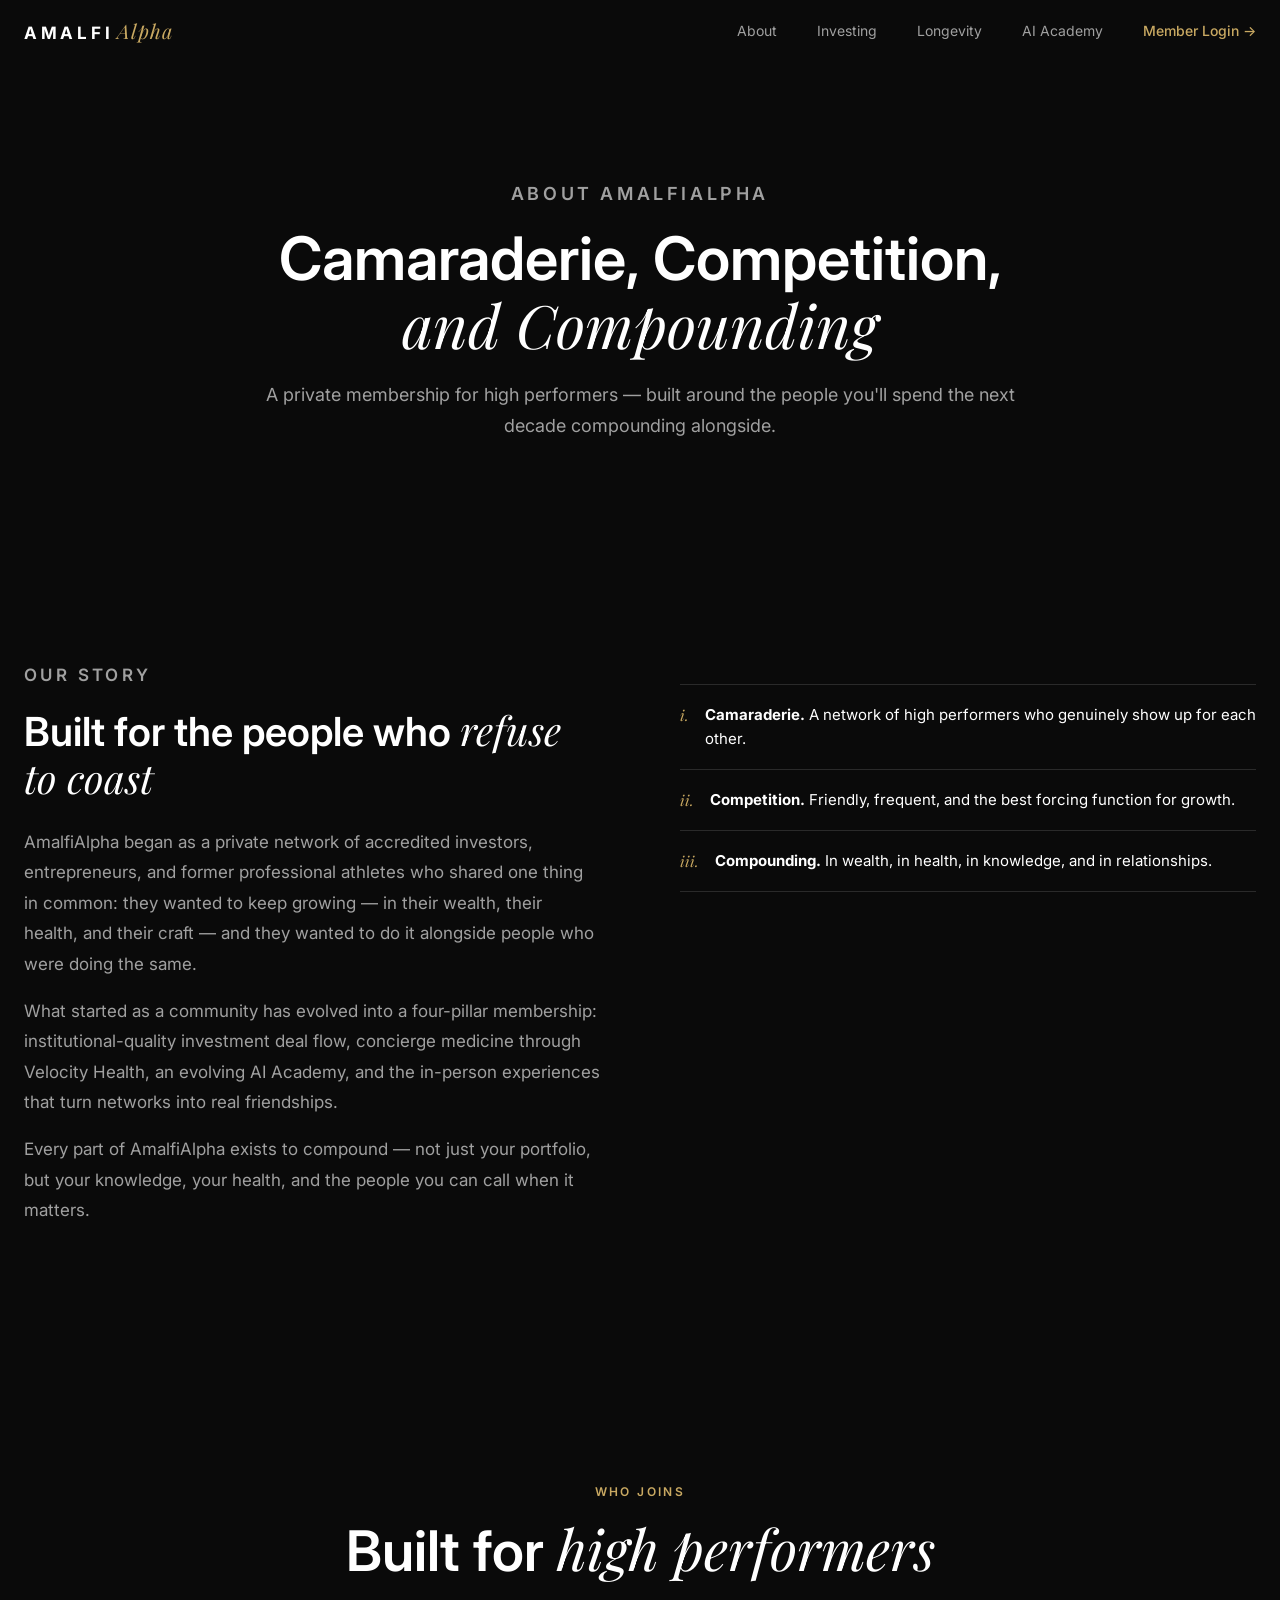
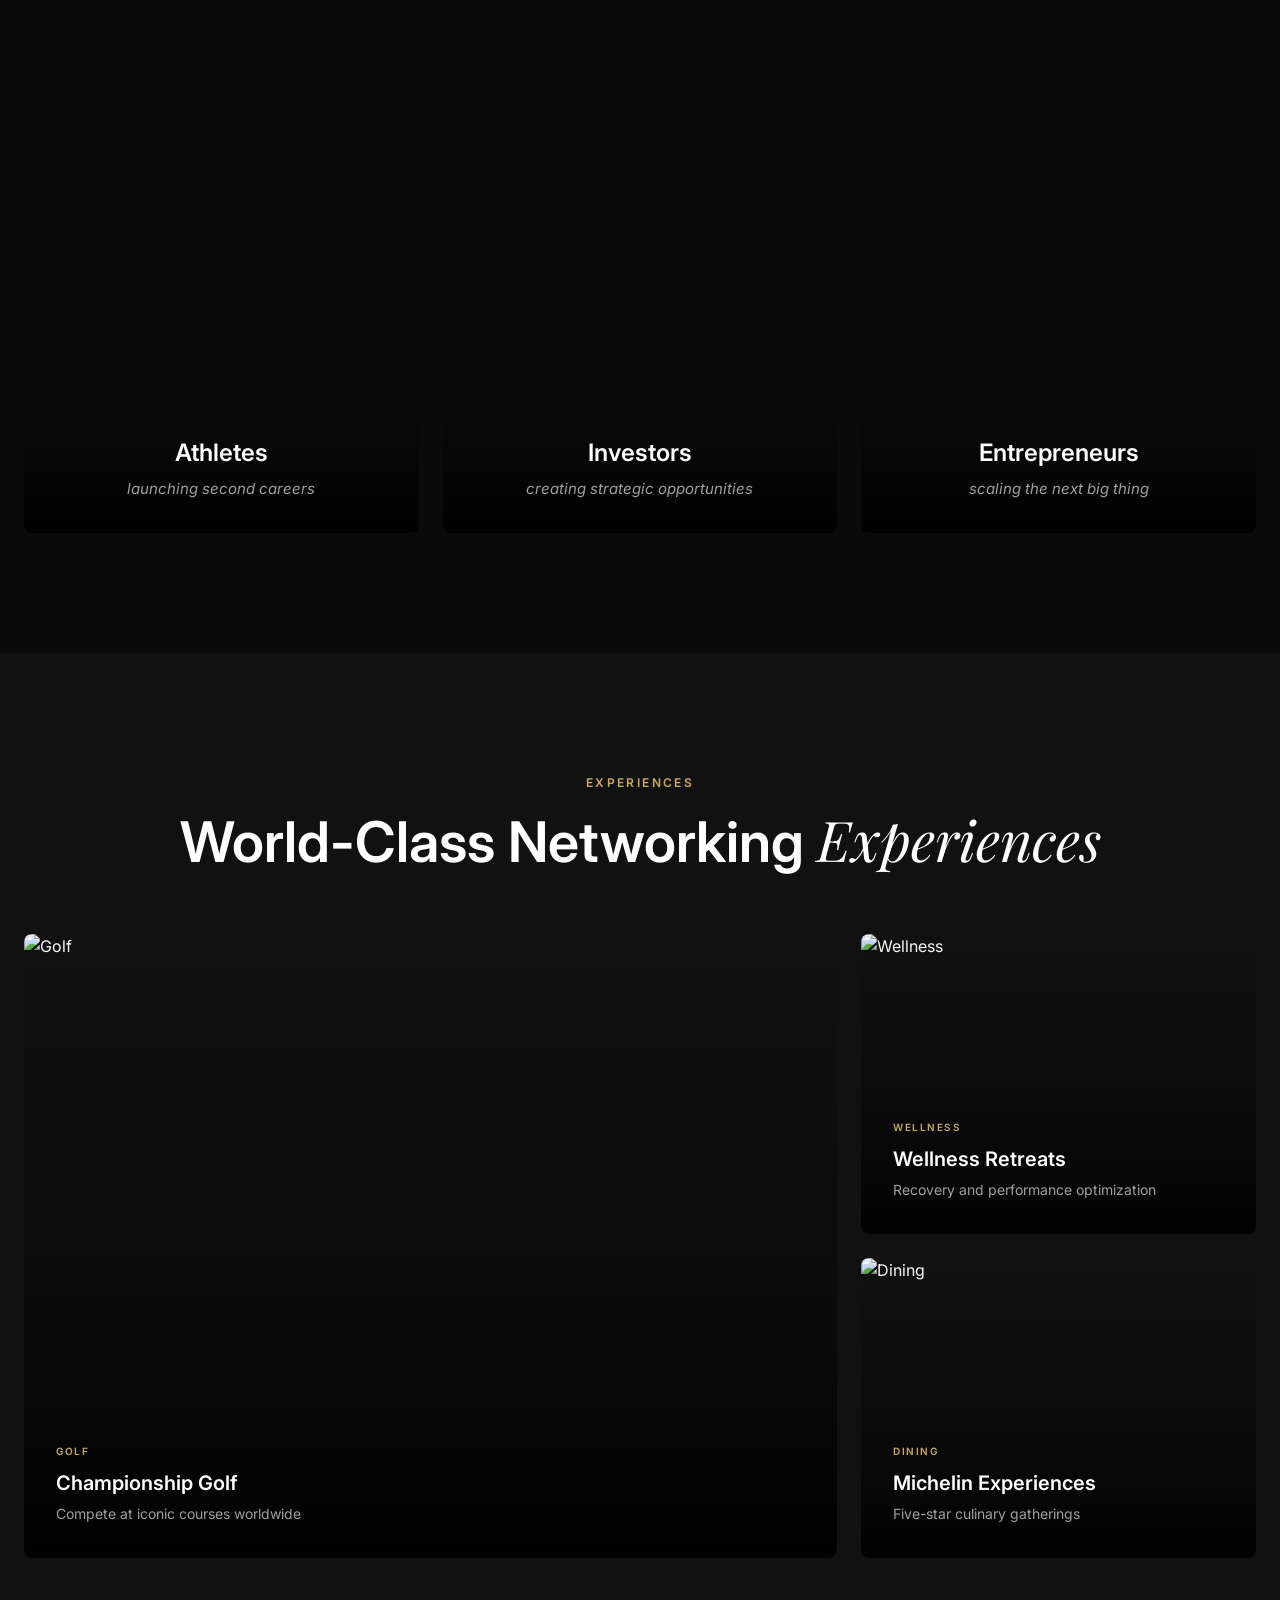
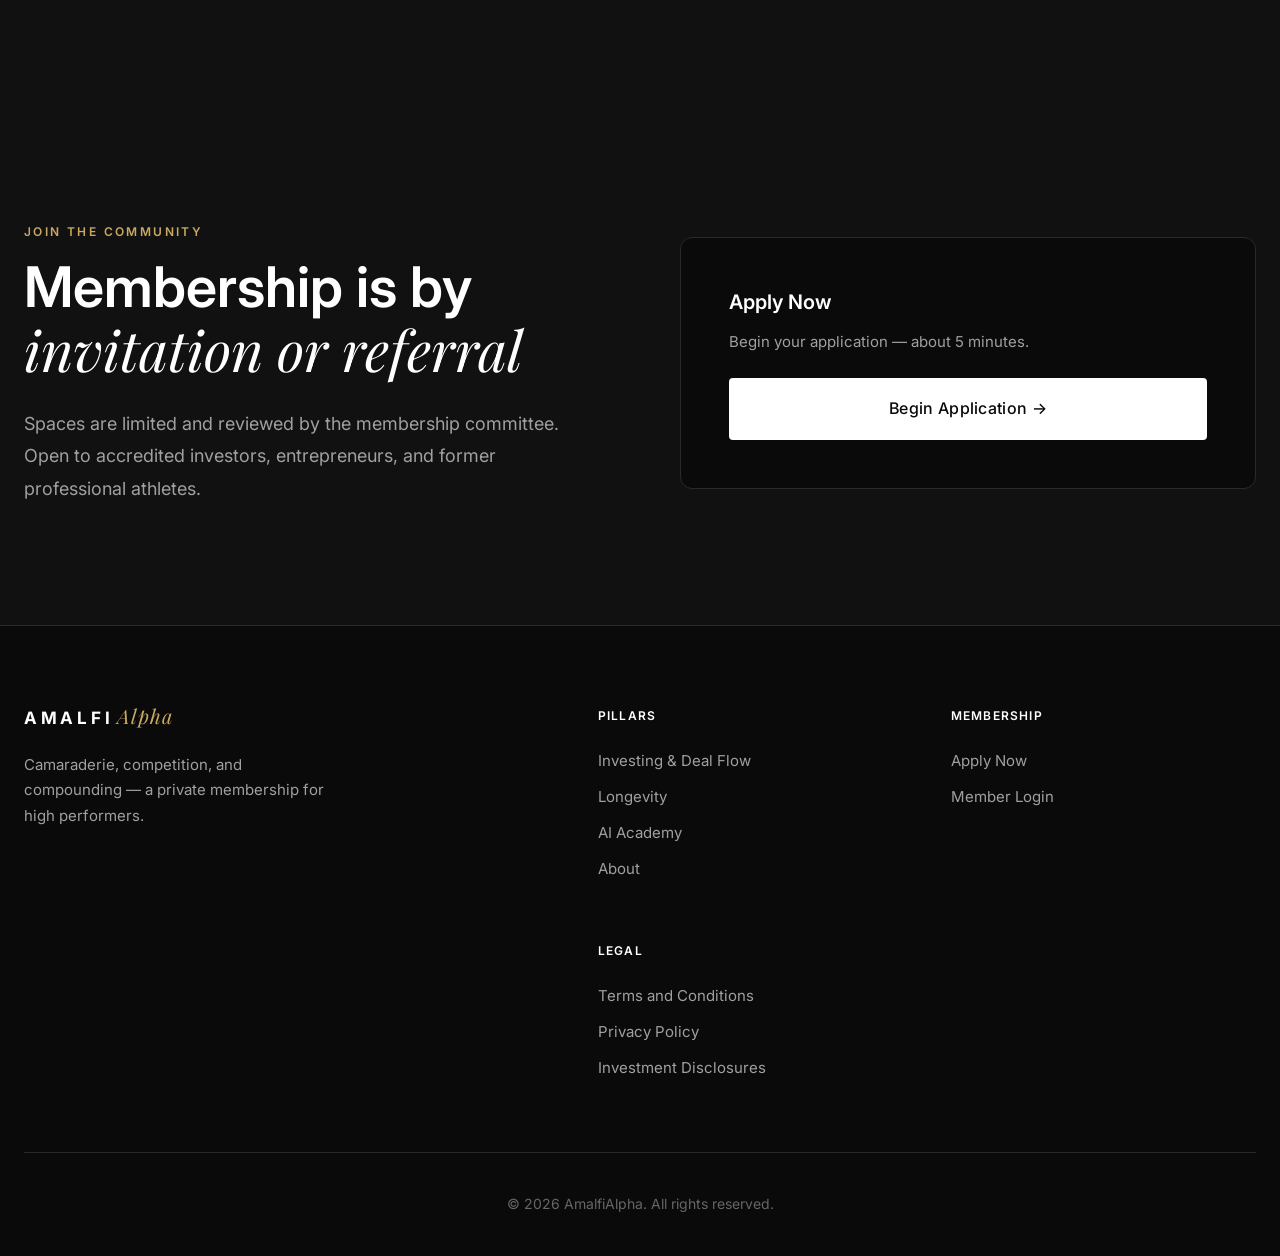
==== commit 2dd293a5: "Remove internal counsel note from investing disclosure; add meta descriptions to 5 pages Co-Authored" ====
--- a/about.html
+++ b/about.html
@@ -4,6 +4,7 @@
     <meta charset="UTF-8">
     <meta name="viewport" content="width=device-width, initial-scale=1.0">
     <title>About | AmalfiAlpha</title>
+    <meta name="description" content="Learn the story behind AmalfiAlpha — a private membership for high performers built around camaraderie, competition, and compounding.">
     <link rel="stylesheet" href="styles.css">
     <link rel="preconnect" href="https://fonts.googleapis.com">
     <link rel="preconnect" href="https://fonts.gstatic.com" crossorigin>
@@ -20,11 +21,11 @@
                 <a href="ai-academy.html">AI Academy</a>
                 <a href="#" class="nav-cta">Member Login →</a>
             </div>
-            <button class="mobile-menu-btn" aria-label="Menu" aria-expanded="false" aria-controls="mobile-menu"><span></span><span></span><span></span></button>
+            <button class="mobile-menu-btn" aria-label="Menu"><span></span><span></span><span></span></button>
         </nav>
     </header>
 
-    <div class="mobile-menu" id="mobile-menu">
+    <div class="mobile-menu">
         <a href="about.html">About</a>
         <a href="investing.html">Investing</a>
         <a href="health.html">Longevity</a>
--- a/styles.css
+++ b/styles.css
@@ -11,7 +11,7 @@
     --color-bg-card: #141414;
     --color-text: #ffffff;
     --color-text-secondary: #a0a0a0;
-    --color-text-muted: #8a8a8a;
+    --color-text-muted: #666666;
     --color-accent: #c9a962;
     --color-accent-light: #d4b978;
     --color-border: #2a2a2a;
@@ -456,12 +456,11 @@
 }
 
 .testimonial-card {
-    min-width: calc(33.333% - 16px);
+    flex: 0 0 calc((100% - 48px) / 3);
     background: var(--color-bg-card);
     border: 1px solid var(--color-border);
     border-radius: 8px;
     padding: 40px;
-    flex-shrink: 0;
 }
 
 .testimonial-content {
@@ -542,19 +541,12 @@
 }
 
 .dot {
-    display: block;
     width: 8px;
     height: 8px;
-    padding: 0;
     border-radius: 50%;
     background: var(--color-border-light);
     transition: all var(--transition-fast);
     cursor: pointer;
-}
-
-.dot:focus-visible {
-    outline: 2px solid var(--color-accent);
-    outline-offset: 3px;
 }
 
 .dot.active {
@@ -945,7 +937,7 @@
     }
 
     .testimonial-card {
-        min-width: calc(50% - 12px);
+        flex-basis: calc((100% - 24px) / 2);
     }
 
     .experiences-grid {
@@ -998,7 +990,7 @@
     }
 
     .testimonial-card {
-        min-width: 100%;
+        flex-basis: 100%;
     }
 
     .experiences-grid {
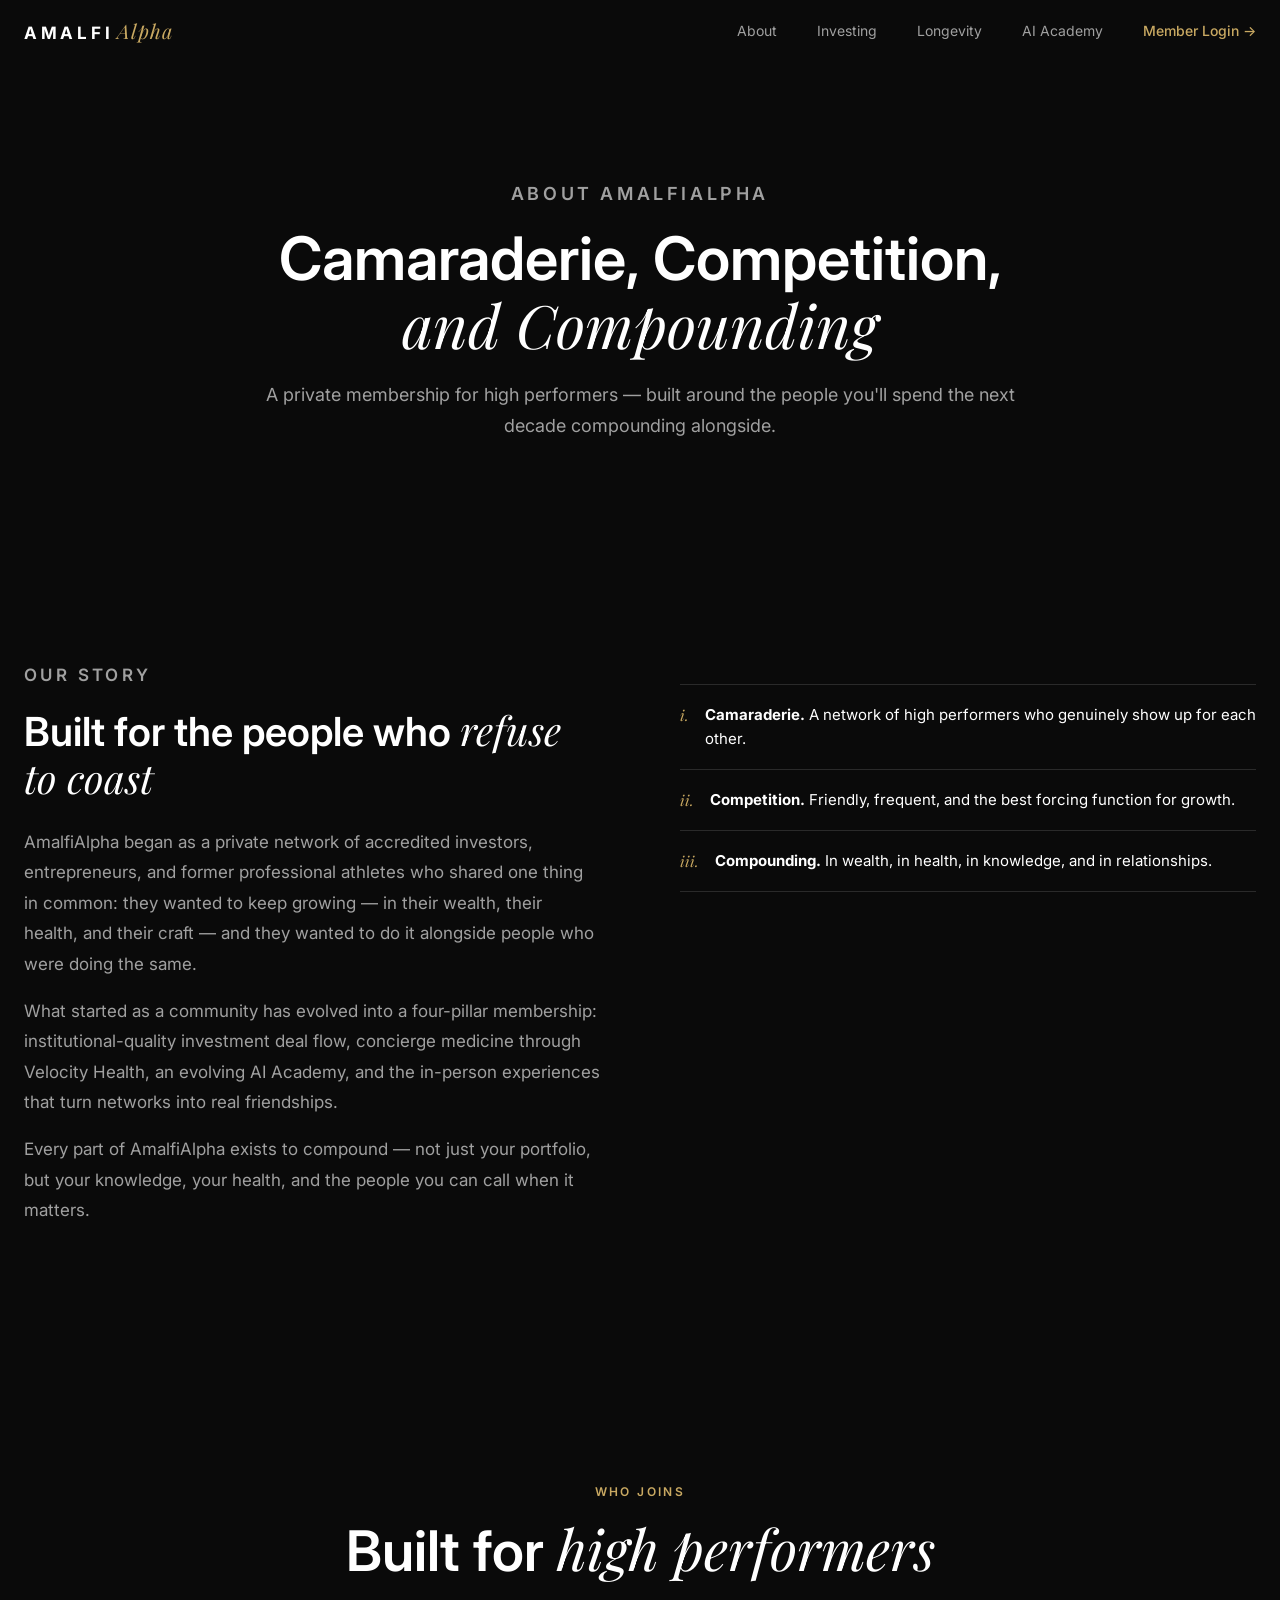
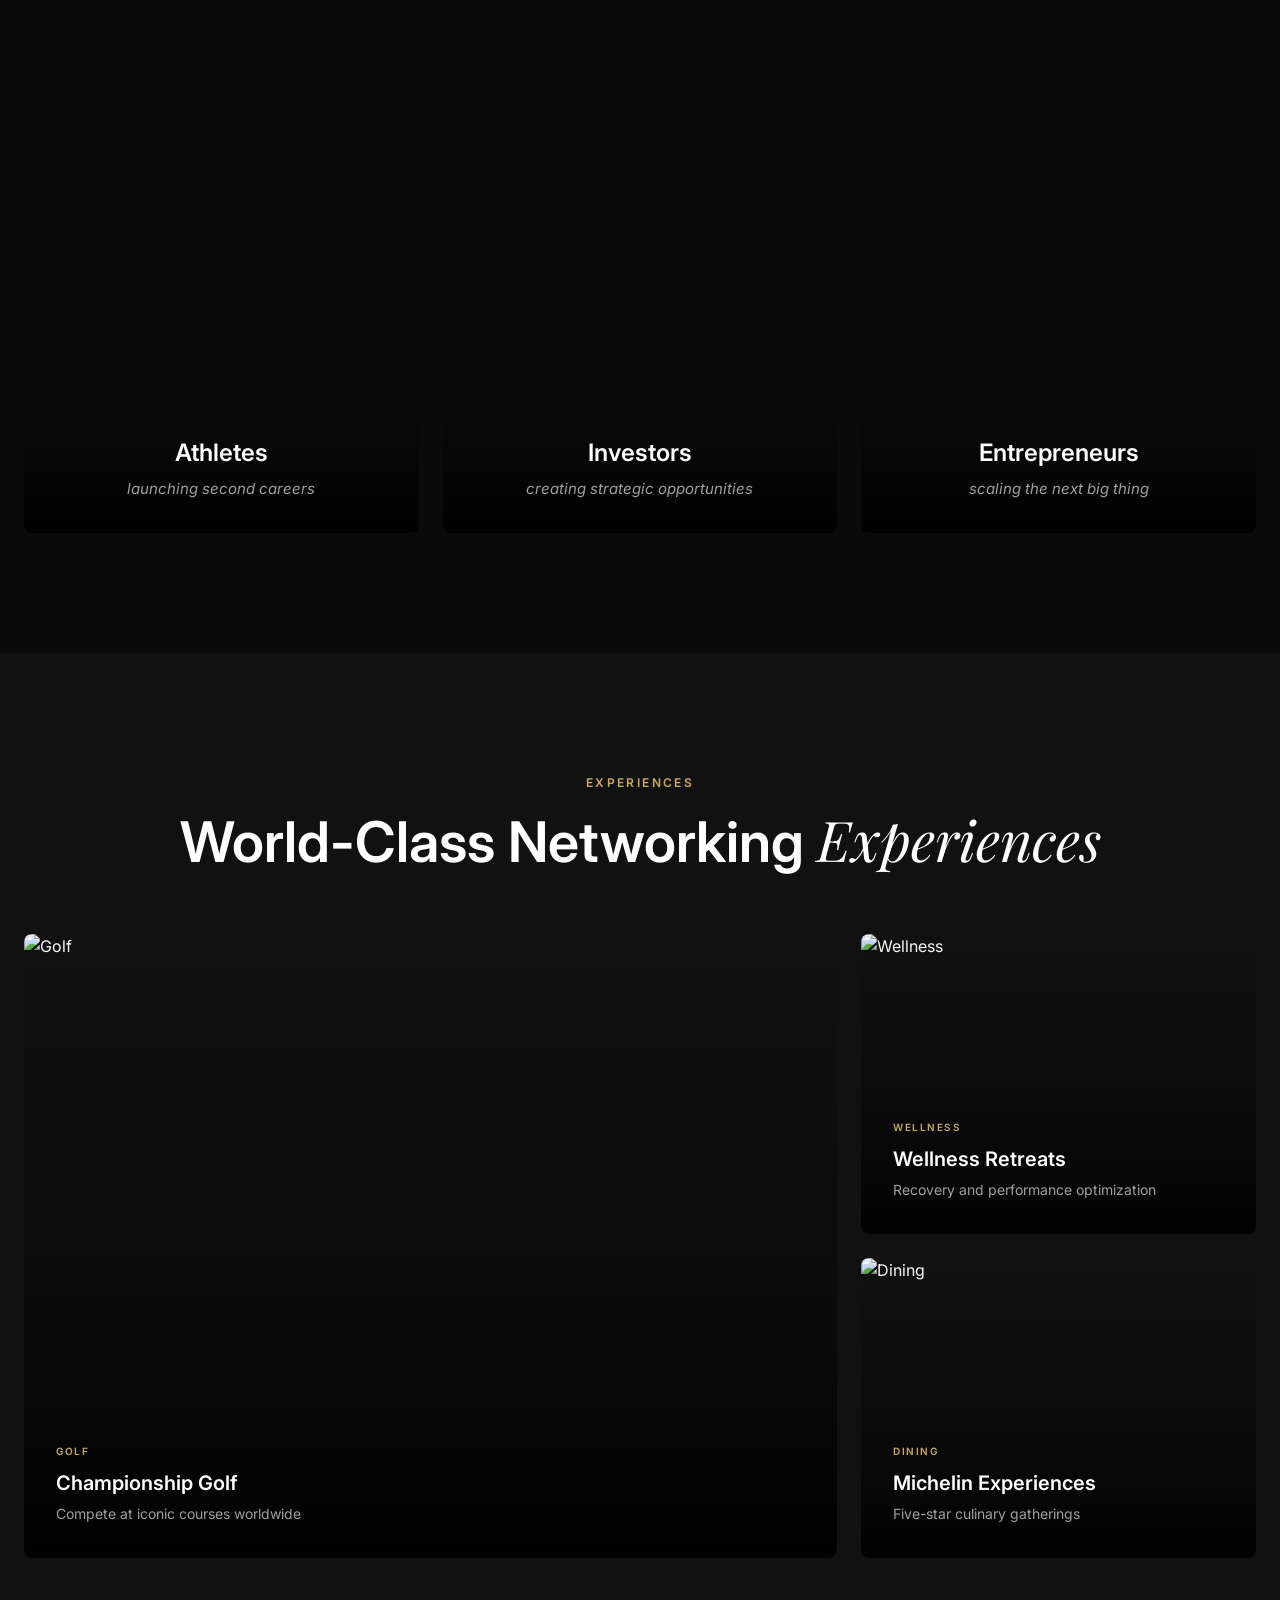
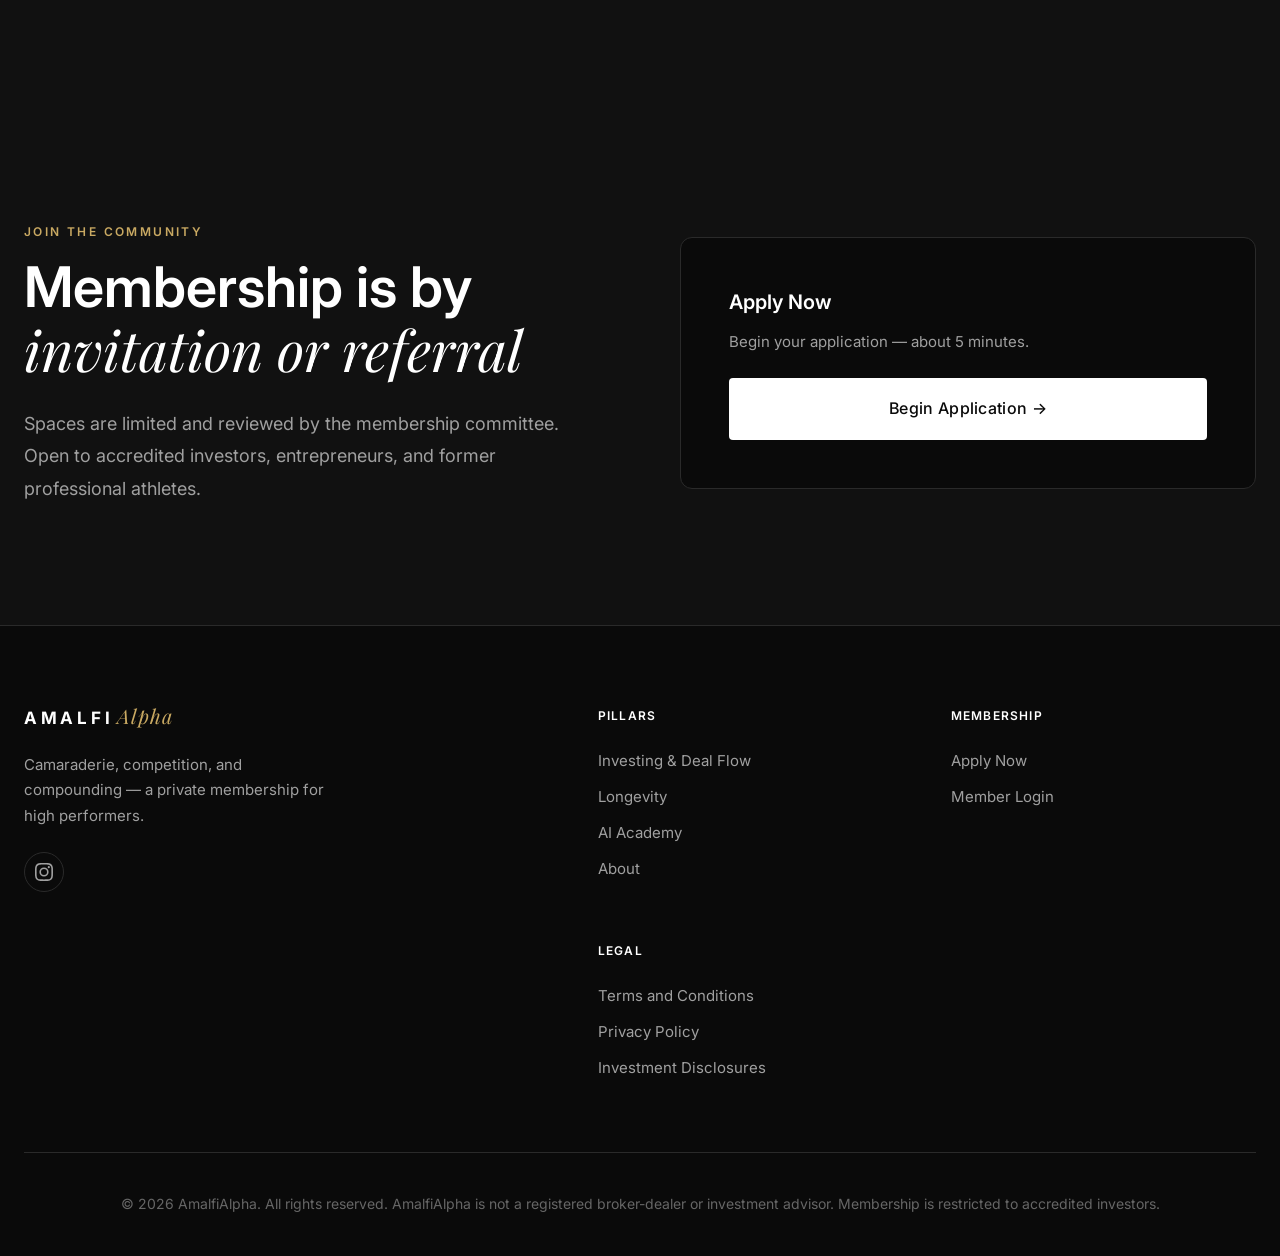
==== commit 044e8f78: "Unify footers, add Coming soon feedback for placeholder links, accessibility fixes Co-Authored-By: P" ====
--- a/about.html
+++ b/about.html
@@ -4,7 +4,6 @@
     <meta charset="UTF-8">
     <meta name="viewport" content="width=device-width, initial-scale=1.0">
     <title>About | AmalfiAlpha</title>
-    <meta name="description" content="Learn the story behind AmalfiAlpha — a private membership for high performers built around camaraderie, competition, and compounding.">
     <link rel="stylesheet" href="styles.css">
     <link rel="preconnect" href="https://fonts.googleapis.com">
     <link rel="preconnect" href="https://fonts.gstatic.com" crossorigin>
@@ -19,20 +18,22 @@
                 <a href="investing.html">Investing</a>
                 <a href="health.html">Longevity</a>
                 <a href="ai-academy.html">AI Academy</a>
-                <a href="#" class="nav-cta">Member Login →</a>
-            </div>
-            <button class="mobile-menu-btn" aria-label="Menu"><span></span><span></span><span></span></button>
+                <a href="#" class="nav-cta" data-coming-soon aria-disabled="true" title="Coming soon">Member Login →</a>
+            </div>
+            <button class="mobile-menu-btn" aria-label="Open menu" aria-expanded="false" aria-controls="mobileMenu"><span></span><span></span><span></span></button>
         </nav>
     </header>
 
-    <div class="mobile-menu">
+    <div class="mobile-menu" id="mobileMenu">
         <a href="about.html">About</a>
         <a href="investing.html">Investing</a>
         <a href="health.html">Longevity</a>
         <a href="ai-academy.html">AI Academy</a>
-        <a href="#">Member Login</a>
+        <a href="#" data-coming-soon aria-disabled="true" title="Coming soon">Member Login</a>
         <a href="apply.html" class="btn btn-primary">Apply Now</a>
     </div>
+
+    <main>
 
     <!-- Page Hero -->
     <section class="page-hero">
@@ -168,13 +169,21 @@
             </div>
         </div>
     </section>
+    </main>
 
     <footer class="footer">
         <div class="container">
             <div class="footer-main">
                 <div class="footer-brand">
-                    <a href="index.html" class="logo"><span class="logo-wordmark">AMALFI<span class="alpha">Alpha</span></span></a>
+                    <a href="index.html" class="logo">
+                        <span class="logo-wordmark">AMALFI<span class="alpha">Alpha</span></span>
+                    </a>
                     <p>Camaraderie, competition, and compounding — a private membership for high performers.</p>
+                    <div class="social-links">
+                        <a href="https://instagram.com/joinamalfi" aria-label="Instagram" target="_blank">
+                            <svg viewBox="0 0 24 24" fill="currentColor"><path d="M12 2.163c3.204 0 3.584.012 4.85.07 3.252.148 4.771 1.691 4.919 4.919.058 1.265.069 1.645.069 4.849 0 3.205-.012 3.584-.069 4.849-.149 3.225-1.664 4.771-4.919 4.919-1.266.058-1.644.07-4.85.07-3.204 0-3.584-.012-4.849-.07-3.26-.149-4.771-1.699-4.919-4.92-.058-1.265-.07-1.644-.07-4.849 0-3.204.013-3.583.07-4.849.149-3.227 1.664-4.771 4.919-4.919 1.266-.057 1.645-.069 4.849-.069zM12 0C8.741 0 8.333.014 7.053.072 2.695.272.273 2.69.073 7.052.014 8.333 0 8.741 0 12c0 3.259.014 3.668.072 4.948.2 4.358 2.618 6.78 6.98 6.98C8.333 23.986 8.741 24 12 24c3.259 0 3.668-.014 4.948-.072 4.354-.2 6.782-2.618 6.979-6.98.059-1.28.073-1.689.073-4.948 0-3.259-.014-3.667-.072-4.947-.196-4.354-2.617-6.78-6.979-6.98C15.668.014 15.259 0 12 0zm0 5.838a6.162 6.162 0 100 12.324 6.162 6.162 0 000-12.324zM12 16a4 4 0 110-8 4 4 0 010 8zm6.406-11.845a1.44 1.44 0 100 2.881 1.44 1.44 0 000-2.881z"/></svg>
+                        </a>
+                    </div>
                 </div>
                 <div class="footer-links">
                     <div class="footer-column">
@@ -187,18 +196,18 @@
                     <div class="footer-column">
                         <h4>Membership</h4>
                         <a href="apply.html">Apply Now</a>
-                        <a href="#">Member Login</a>
+                        <a href="#" data-coming-soon aria-disabled="true" title="Coming soon">Member Login</a>
                     </div>
                     <div class="footer-column">
                         <h4>Legal</h4>
-                        <a href="#">Terms and Conditions</a>
-                        <a href="#">Privacy Policy</a>
-                        <a href="#">Investment Disclosures</a>
+                        <a href="#" data-coming-soon aria-disabled="true" title="Coming soon">Terms and Conditions</a>
+                        <a href="#" data-coming-soon aria-disabled="true" title="Coming soon">Privacy Policy</a>
+                        <a href="#" data-coming-soon aria-disabled="true" title="Coming soon">Investment Disclosures</a>
                     </div>
                 </div>
             </div>
             <div class="footer-bottom">
-                <p>&copy; 2026 AmalfiAlpha. All rights reserved.</p>
+                <p>&copy; 2026 AmalfiAlpha. All rights reserved. AmalfiAlpha is not a registered broker-dealer or investment advisor. Membership is restricted to accredited investors.</p>
             </div>
         </div>
     </footer>
--- a/styles.css
+++ b/styles.css
@@ -456,11 +456,12 @@
 }
 
 .testimonial-card {
-    flex: 0 0 calc((100% - 48px) / 3);
+    min-width: calc(33.333% - 16px);
     background: var(--color-bg-card);
     border: 1px solid var(--color-border);
     border-radius: 8px;
     padding: 40px;
+    flex-shrink: 0;
 }
 
 .testimonial-content {
@@ -924,6 +925,33 @@
 }
 
 /* ============================================
+   COMING SOON TOAST
+   ============================================ */
+
+.coming-soon-toast {
+    position: fixed;
+    left: 50%;
+    bottom: 32px;
+    transform: translate(-50%, 16px);
+    padding: 12px 24px;
+    background: var(--color-bg-secondary, #141414);
+    color: var(--color-text);
+    border: 1px solid var(--color-border);
+    border-radius: 4px;
+    font-size: 0.875rem;
+    letter-spacing: 0.02em;
+    opacity: 0;
+    pointer-events: none;
+    transition: opacity 0.25s ease, transform 0.25s ease;
+    z-index: 2000;
+}
+
+.coming-soon-toast.visible {
+    opacity: 1;
+    transform: translate(-50%, 0);
+}
+
+/* ============================================
    RESPONSIVE DESIGN
    ============================================ */
 
@@ -937,7 +965,7 @@
     }
 
     .testimonial-card {
-        flex-basis: calc((100% - 24px) / 2);
+        min-width: calc(50% - 12px);
     }
 
     .experiences-grid {
@@ -990,7 +1018,7 @@
     }
 
     .testimonial-card {
-        flex-basis: 100%;
+        min-width: 100%;
     }
 
     .experiences-grid {
@@ -1295,6 +1323,7 @@
     color: var(--color-accent);
 }
 
+.committee-card h3,
 .committee-card h4 {
     font-size: 1rem;
     font-weight: 600;
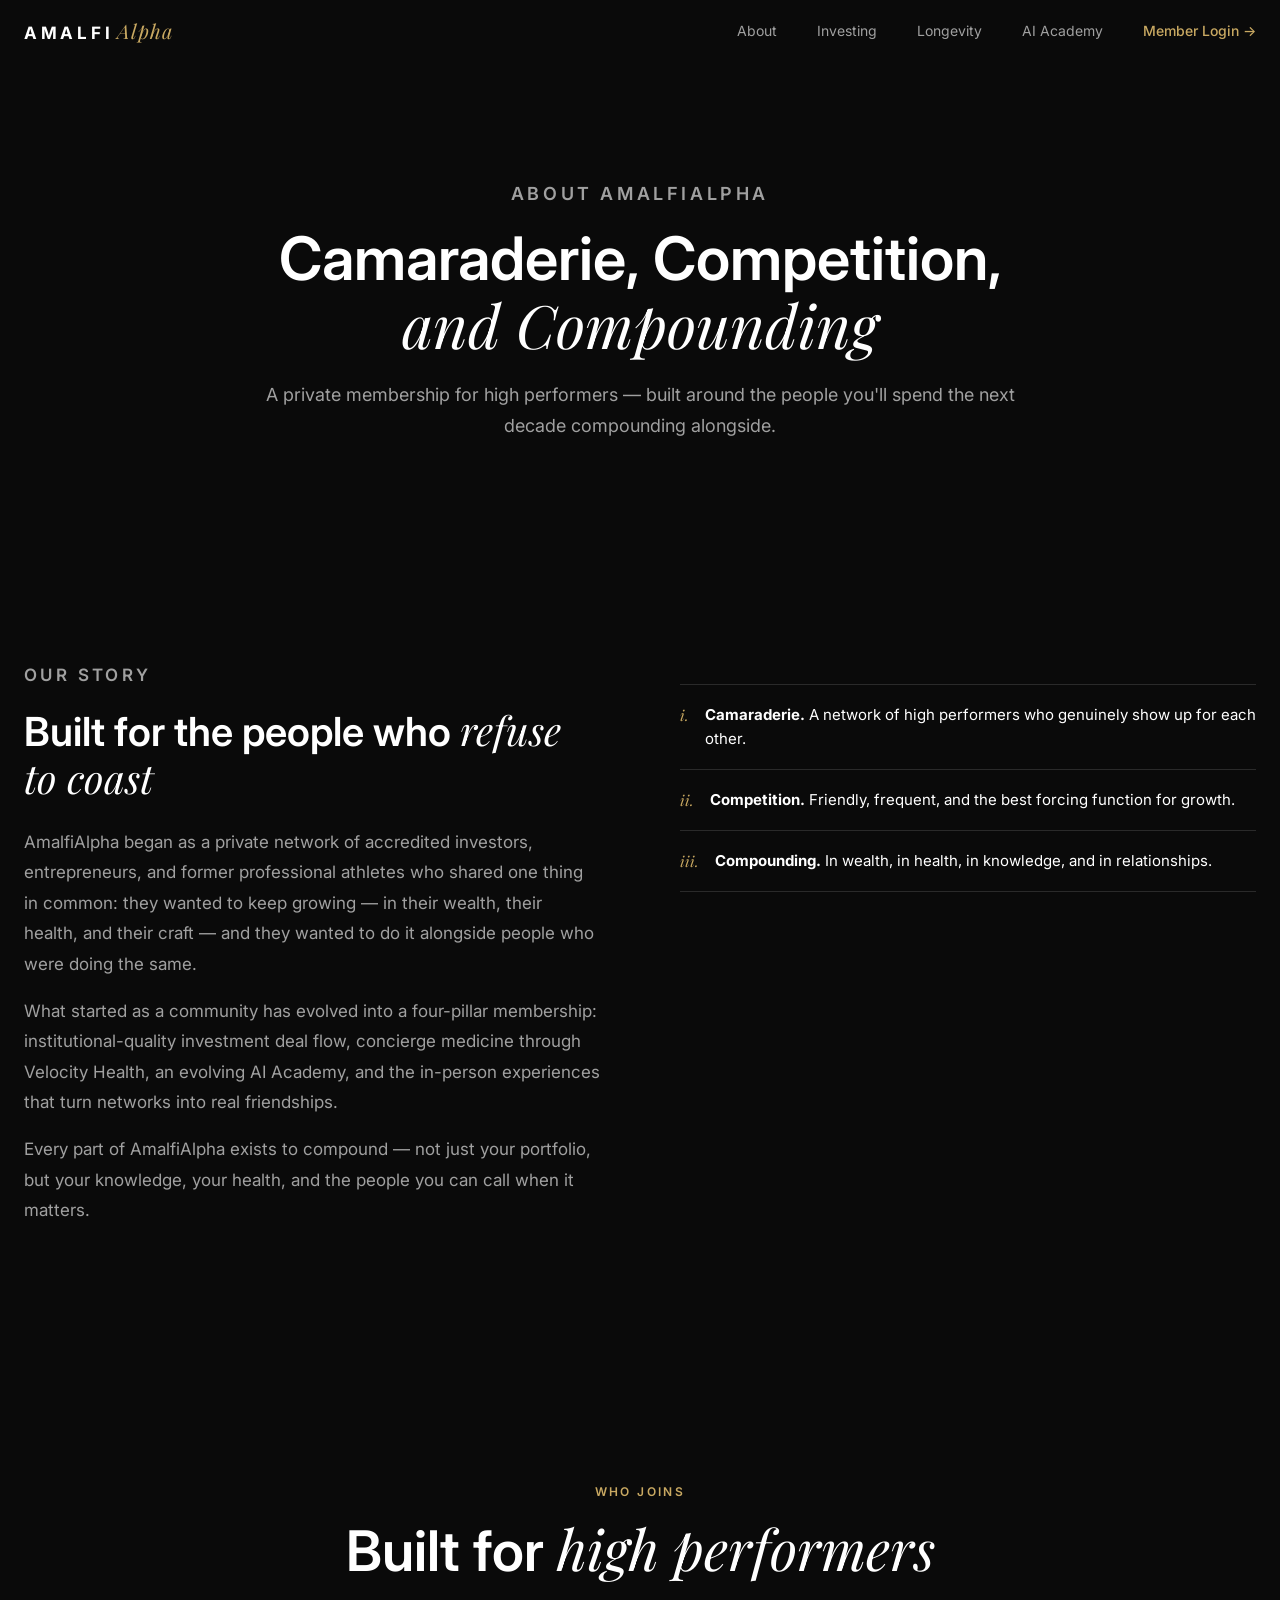
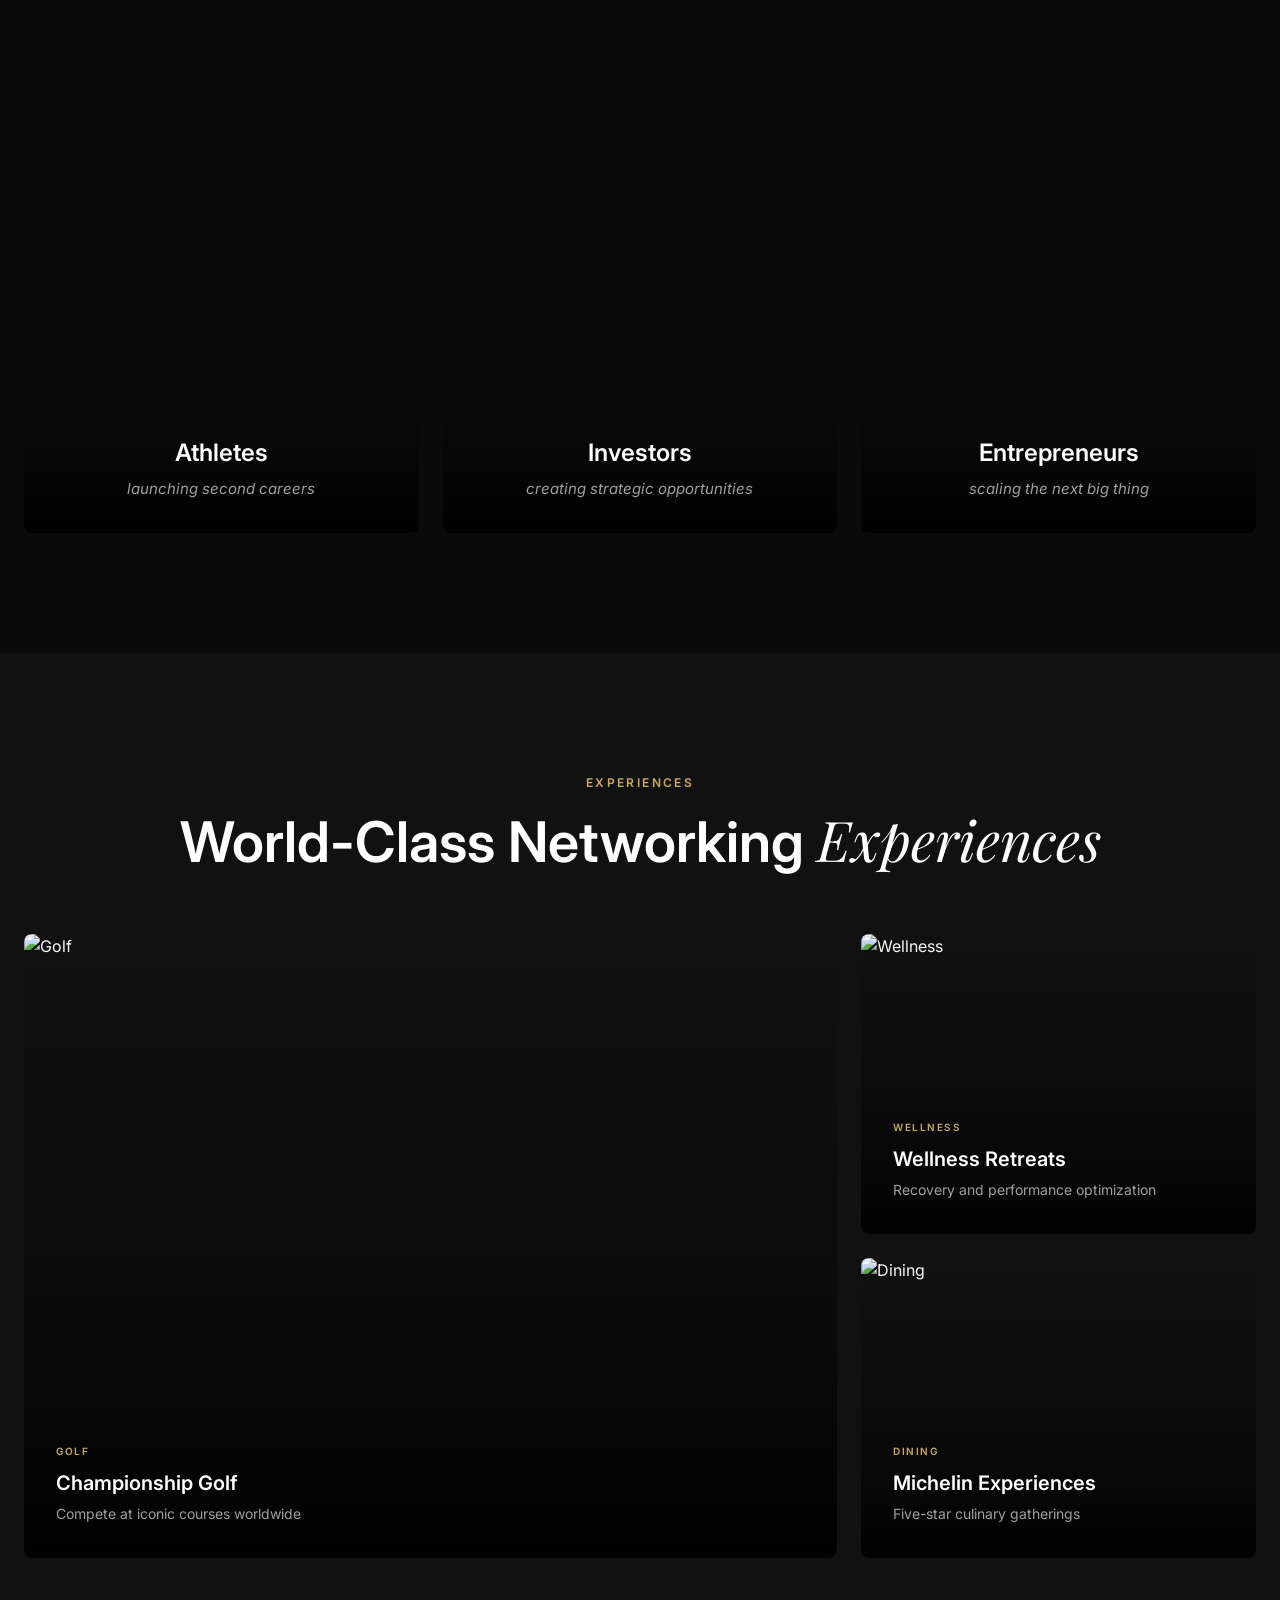
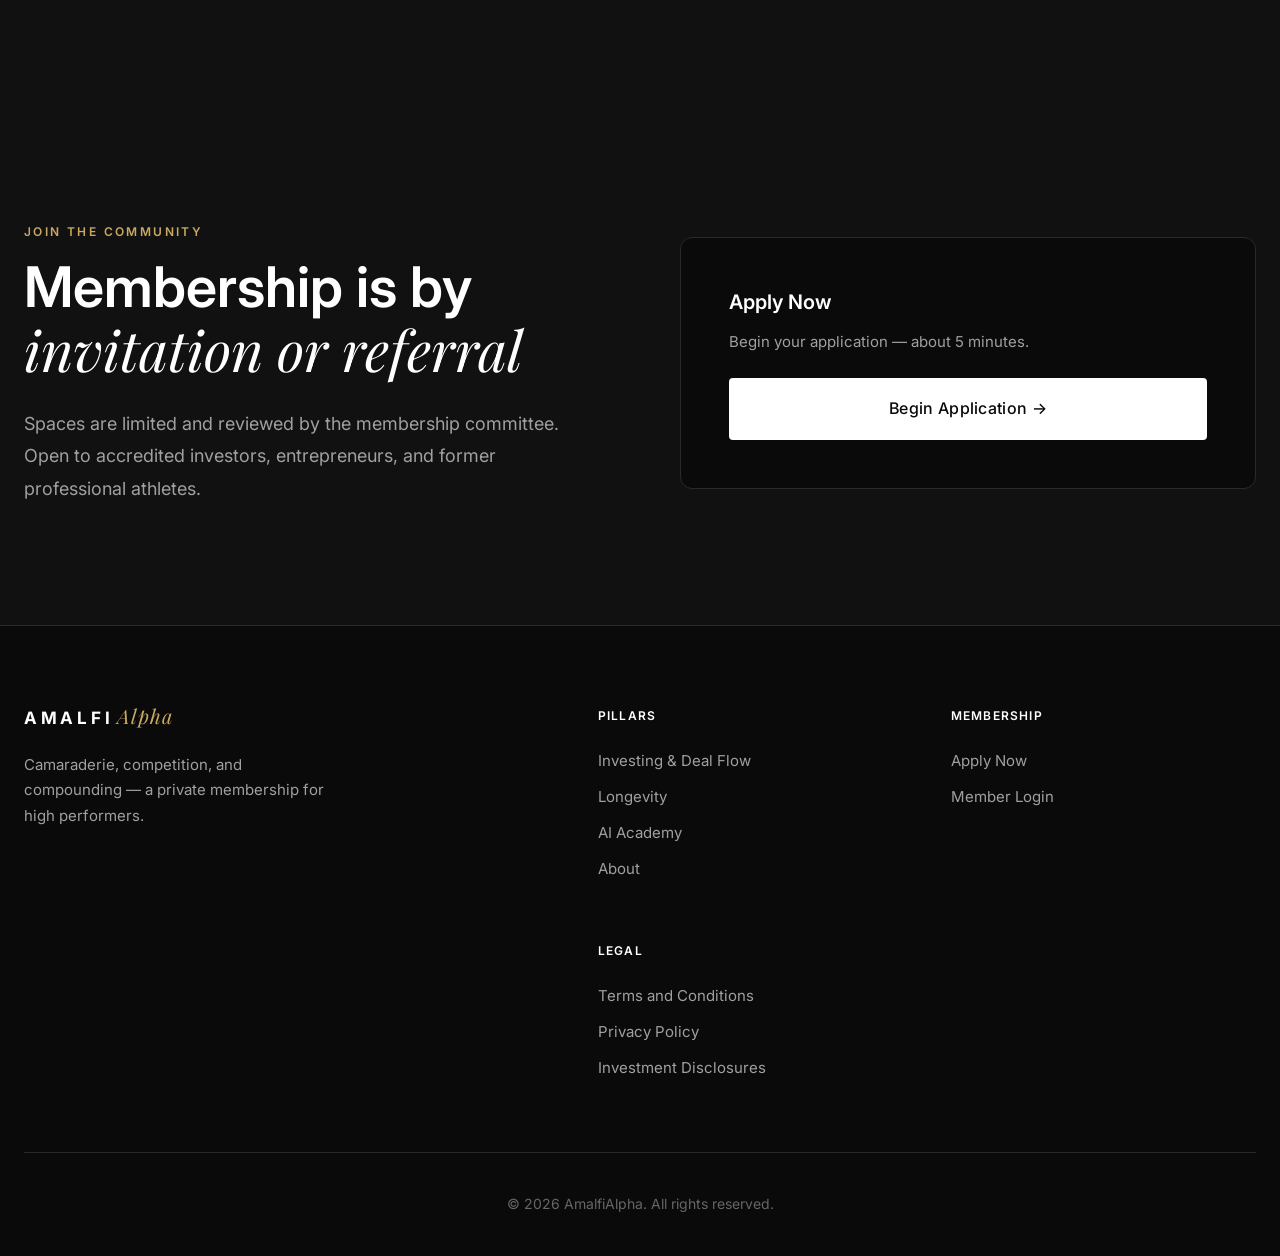
==== commit 6d21599b: "Fix testimonial slider card sizing, dot navigation and a11y Co-Authored-By: Peter Jennings <Peter.Je" ====
--- a/about.html
+++ b/about.html
@@ -18,22 +18,20 @@
                 <a href="investing.html">Investing</a>
                 <a href="health.html">Longevity</a>
                 <a href="ai-academy.html">AI Academy</a>
-                <a href="#" class="nav-cta" data-coming-soon aria-disabled="true" title="Coming soon">Member Login →</a>
-            </div>
-            <button class="mobile-menu-btn" aria-label="Open menu" aria-expanded="false" aria-controls="mobileMenu"><span></span><span></span><span></span></button>
+                <a href="#" class="nav-cta">Member Login →</a>
+            </div>
+            <button class="mobile-menu-btn" aria-label="Menu" aria-expanded="false"><span></span><span></span><span></span></button>
         </nav>
     </header>
 
-    <div class="mobile-menu" id="mobileMenu">
+    <div class="mobile-menu">
         <a href="about.html">About</a>
         <a href="investing.html">Investing</a>
         <a href="health.html">Longevity</a>
         <a href="ai-academy.html">AI Academy</a>
-        <a href="#" data-coming-soon aria-disabled="true" title="Coming soon">Member Login</a>
+        <a href="#">Member Login</a>
         <a href="apply.html" class="btn btn-primary">Apply Now</a>
     </div>
-
-    <main>
 
     <!-- Page Hero -->
     <section class="page-hero">
@@ -169,21 +167,13 @@
             </div>
         </div>
     </section>
-    </main>
 
     <footer class="footer">
         <div class="container">
             <div class="footer-main">
                 <div class="footer-brand">
-                    <a href="index.html" class="logo">
-                        <span class="logo-wordmark">AMALFI<span class="alpha">Alpha</span></span>
-                    </a>
+                    <a href="index.html" class="logo"><span class="logo-wordmark">AMALFI<span class="alpha">Alpha</span></span></a>
                     <p>Camaraderie, competition, and compounding — a private membership for high performers.</p>
-                    <div class="social-links">
-                        <a href="https://instagram.com/joinamalfi" aria-label="Instagram" target="_blank">
-                            <svg viewBox="0 0 24 24" fill="currentColor"><path d="M12 2.163c3.204 0 3.584.012 4.85.07 3.252.148 4.771 1.691 4.919 4.919.058 1.265.069 1.645.069 4.849 0 3.205-.012 3.584-.069 4.849-.149 3.225-1.664 4.771-4.919 4.919-1.266.058-1.644.07-4.85.07-3.204 0-3.584-.012-4.849-.07-3.26-.149-4.771-1.699-4.919-4.92-.058-1.265-.07-1.644-.07-4.849 0-3.204.013-3.583.07-4.849.149-3.227 1.664-4.771 4.919-4.919 1.266-.057 1.645-.069 4.849-.069zM12 0C8.741 0 8.333.014 7.053.072 2.695.272.273 2.69.073 7.052.014 8.333 0 8.741 0 12c0 3.259.014 3.668.072 4.948.2 4.358 2.618 6.78 6.98 6.98C8.333 23.986 8.741 24 12 24c3.259 0 3.668-.014 4.948-.072 4.354-.2 6.782-2.618 6.979-6.98.059-1.28.073-1.689.073-4.948 0-3.259-.014-3.667-.072-4.947-.196-4.354-2.617-6.78-6.979-6.98C15.668.014 15.259 0 12 0zm0 5.838a6.162 6.162 0 100 12.324 6.162 6.162 0 000-12.324zM12 16a4 4 0 110-8 4 4 0 010 8zm6.406-11.845a1.44 1.44 0 100 2.881 1.44 1.44 0 000-2.881z"/></svg>
-                        </a>
-                    </div>
                 </div>
                 <div class="footer-links">
                     <div class="footer-column">
@@ -196,18 +186,18 @@
                     <div class="footer-column">
                         <h4>Membership</h4>
                         <a href="apply.html">Apply Now</a>
-                        <a href="#" data-coming-soon aria-disabled="true" title="Coming soon">Member Login</a>
+                        <a href="#">Member Login</a>
                     </div>
                     <div class="footer-column">
                         <h4>Legal</h4>
-                        <a href="#" data-coming-soon aria-disabled="true" title="Coming soon">Terms and Conditions</a>
-                        <a href="#" data-coming-soon aria-disabled="true" title="Coming soon">Privacy Policy</a>
-                        <a href="#" data-coming-soon aria-disabled="true" title="Coming soon">Investment Disclosures</a>
+                        <a href="#">Terms and Conditions</a>
+                        <a href="#">Privacy Policy</a>
+                        <a href="#">Investment Disclosures</a>
                     </div>
                 </div>
             </div>
             <div class="footer-bottom">
-                <p>&copy; 2026 AmalfiAlpha. All rights reserved. AmalfiAlpha is not a registered broker-dealer or investment advisor. Membership is restricted to accredited investors.</p>
+                <p>&copy; 2026 AmalfiAlpha. All rights reserved.</p>
             </div>
         </div>
     </footer>
--- a/styles.css
+++ b/styles.css
@@ -447,6 +447,7 @@
 .testimonials-slider {
     margin-top: 60px;
     position: relative;
+    overflow: hidden;
 }
 
 .testimonial-track {
@@ -456,12 +457,11 @@
 }
 
 .testimonial-card {
-    min-width: calc(33.333% - 16px);
+    flex: 0 0 calc(33.333% - 16px);
     background: var(--color-bg-card);
     border: 1px solid var(--color-border);
     border-radius: 8px;
     padding: 40px;
-    flex-shrink: 0;
 }
 
 .testimonial-content {
@@ -544,10 +544,16 @@
 .dot {
     width: 8px;
     height: 8px;
+    padding: 0;
+    border: none;
     border-radius: 50%;
     background: var(--color-border-light);
     transition: all var(--transition-fast);
     cursor: pointer;
+}
+
+.dot[hidden] {
+    display: none;
 }
 
 .dot.active {
@@ -925,33 +931,6 @@
 }
 
 /* ============================================
-   COMING SOON TOAST
-   ============================================ */
-
-.coming-soon-toast {
-    position: fixed;
-    left: 50%;
-    bottom: 32px;
-    transform: translate(-50%, 16px);
-    padding: 12px 24px;
-    background: var(--color-bg-secondary, #141414);
-    color: var(--color-text);
-    border: 1px solid var(--color-border);
-    border-radius: 4px;
-    font-size: 0.875rem;
-    letter-spacing: 0.02em;
-    opacity: 0;
-    pointer-events: none;
-    transition: opacity 0.25s ease, transform 0.25s ease;
-    z-index: 2000;
-}
-
-.coming-soon-toast.visible {
-    opacity: 1;
-    transform: translate(-50%, 0);
-}
-
-/* ============================================
    RESPONSIVE DESIGN
    ============================================ */
 
@@ -965,7 +944,7 @@
     }
 
     .testimonial-card {
-        min-width: calc(50% - 12px);
+        flex-basis: calc(50% - 12px);
     }
 
     .experiences-grid {
@@ -1018,7 +997,7 @@
     }
 
     .testimonial-card {
-        min-width: 100%;
+        flex-basis: 100%;
     }
 
     .experiences-grid {
@@ -1323,7 +1302,6 @@
     color: var(--color-accent);
 }
 
-.committee-card h3,
 .committee-card h4 {
     font-size: 1rem;
     font-weight: 600;
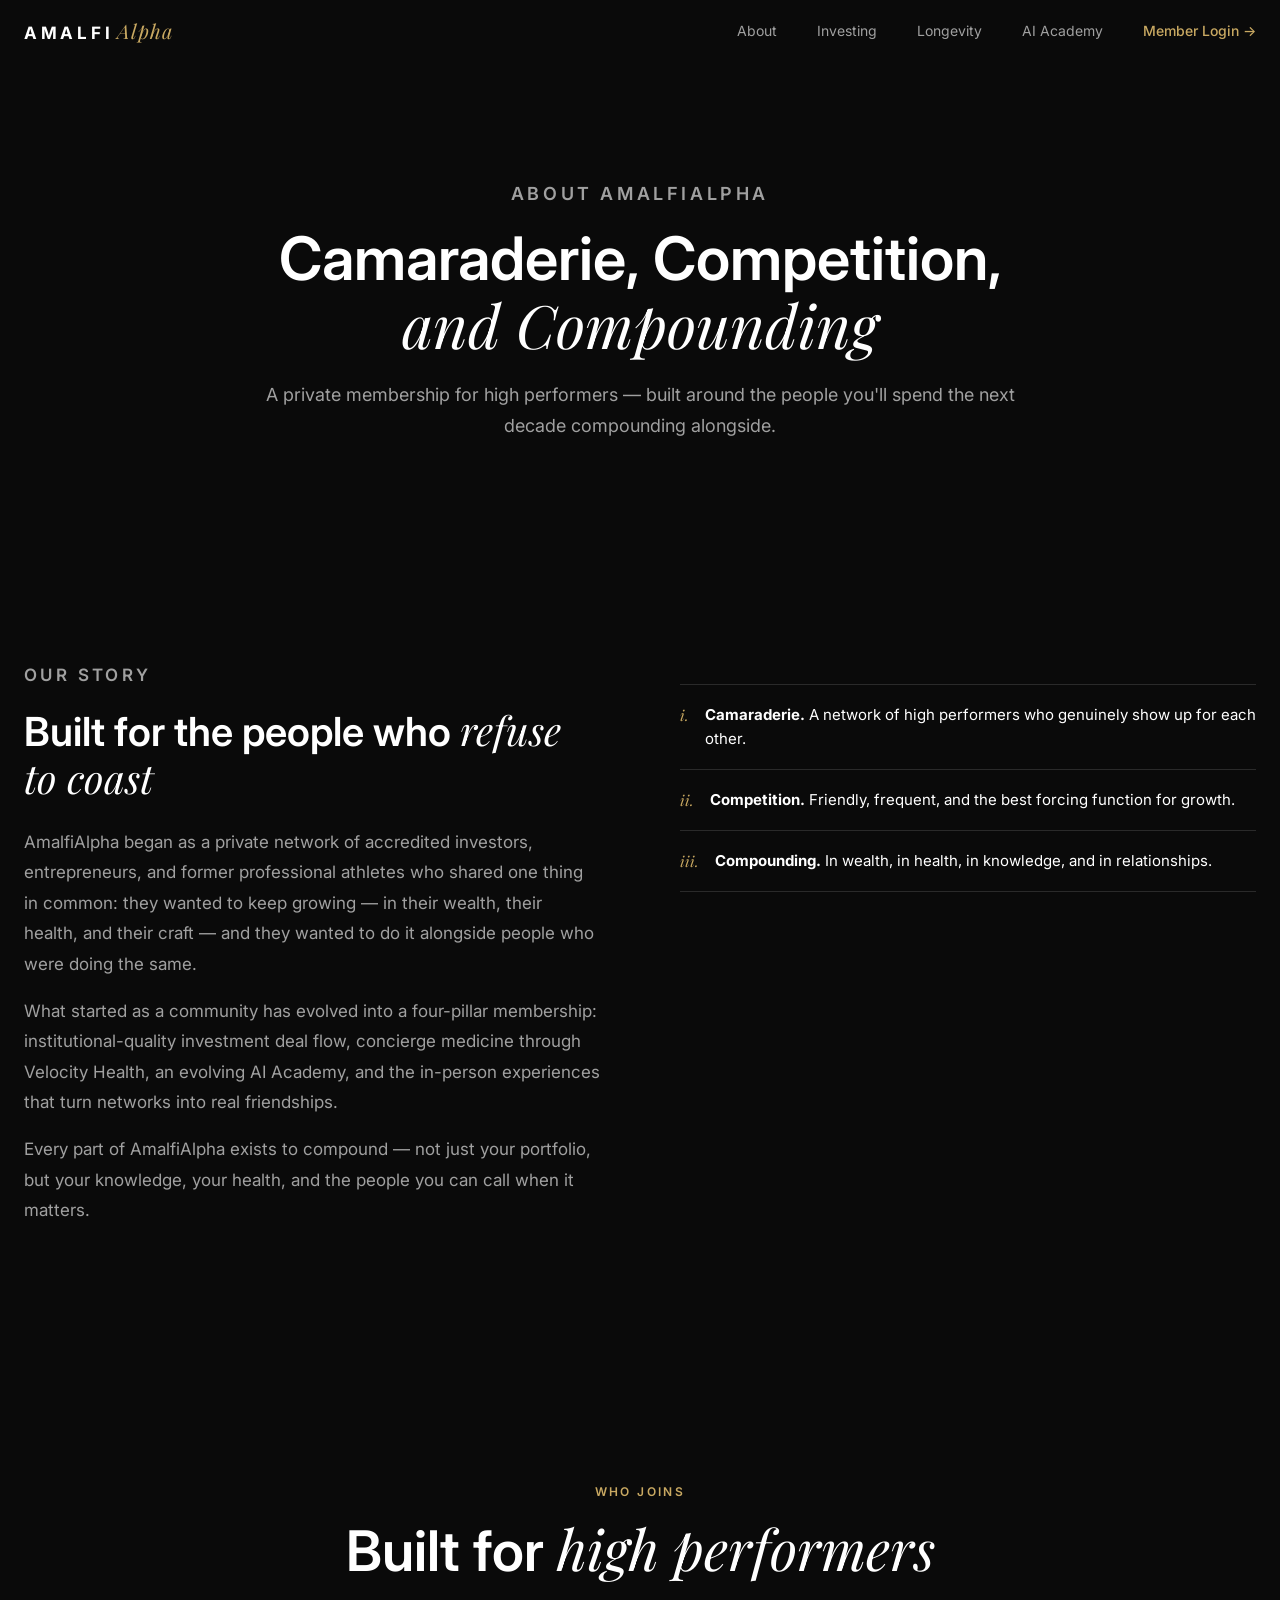
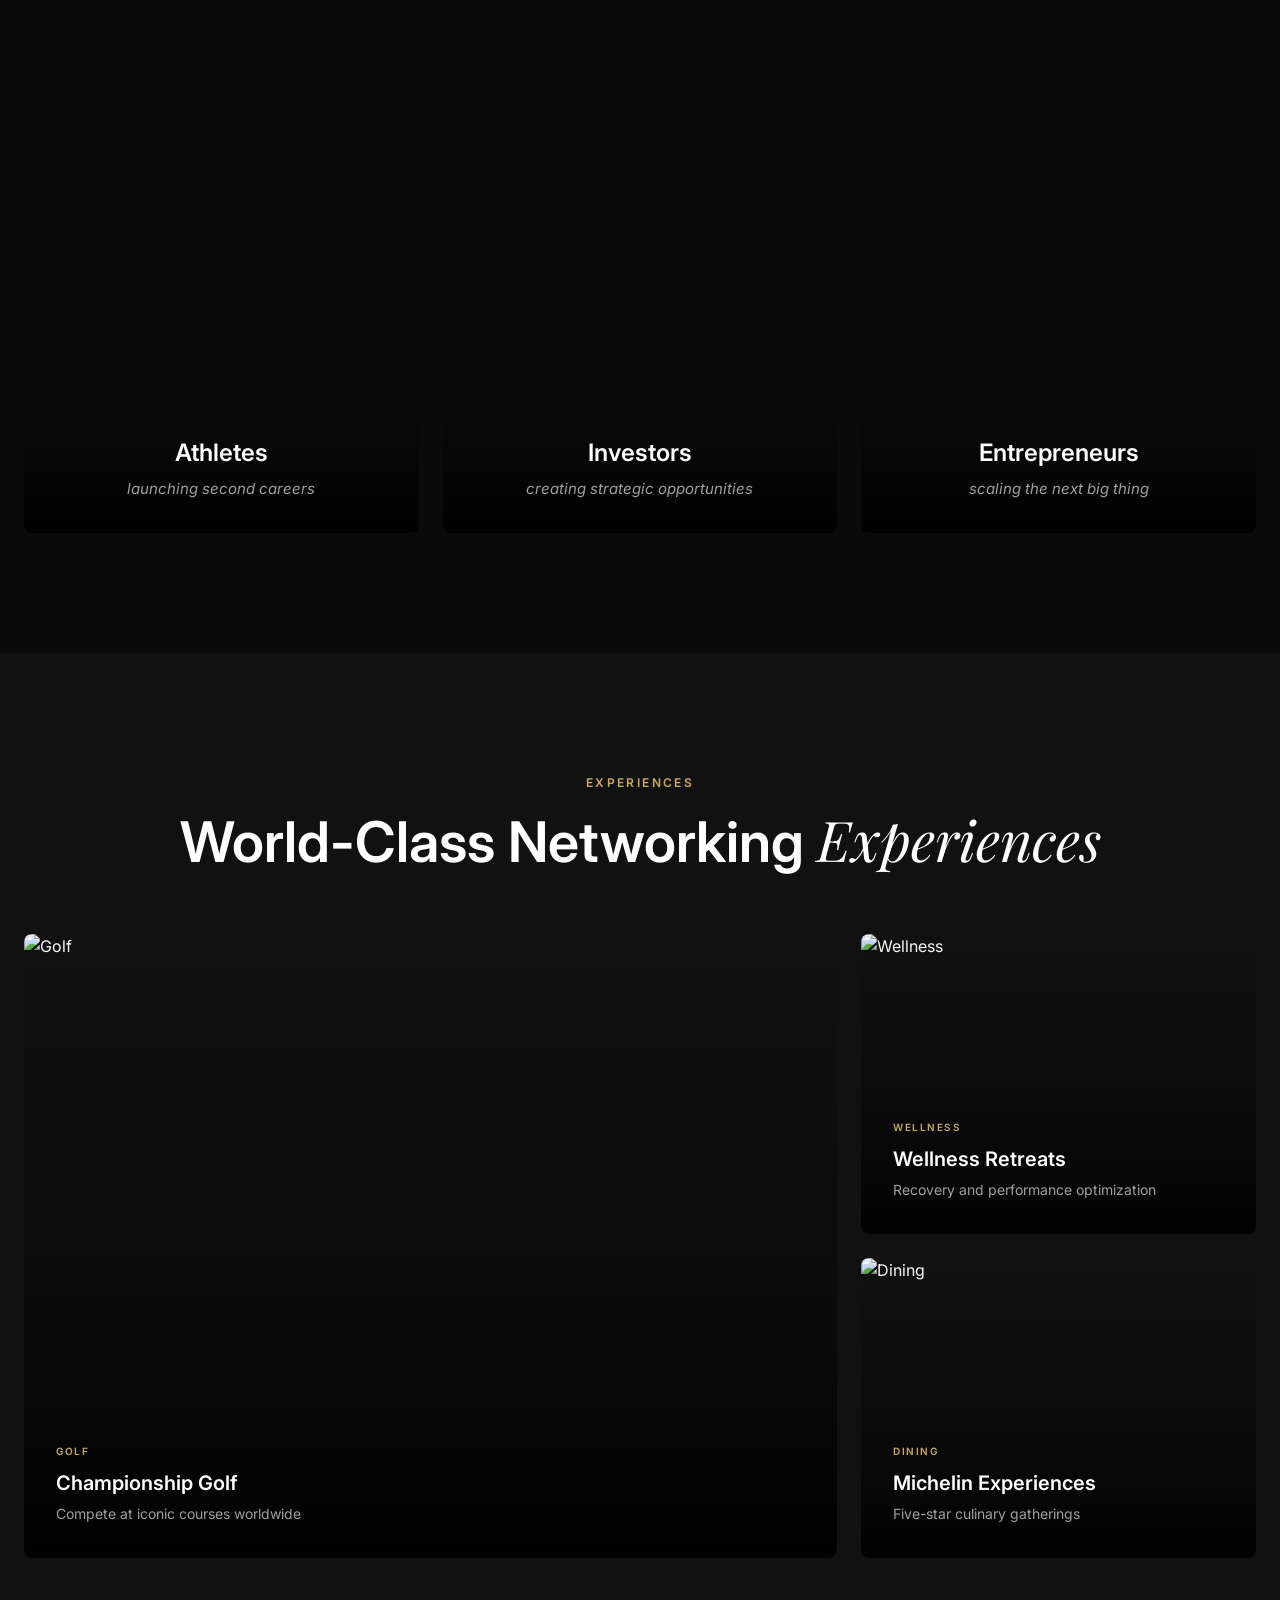
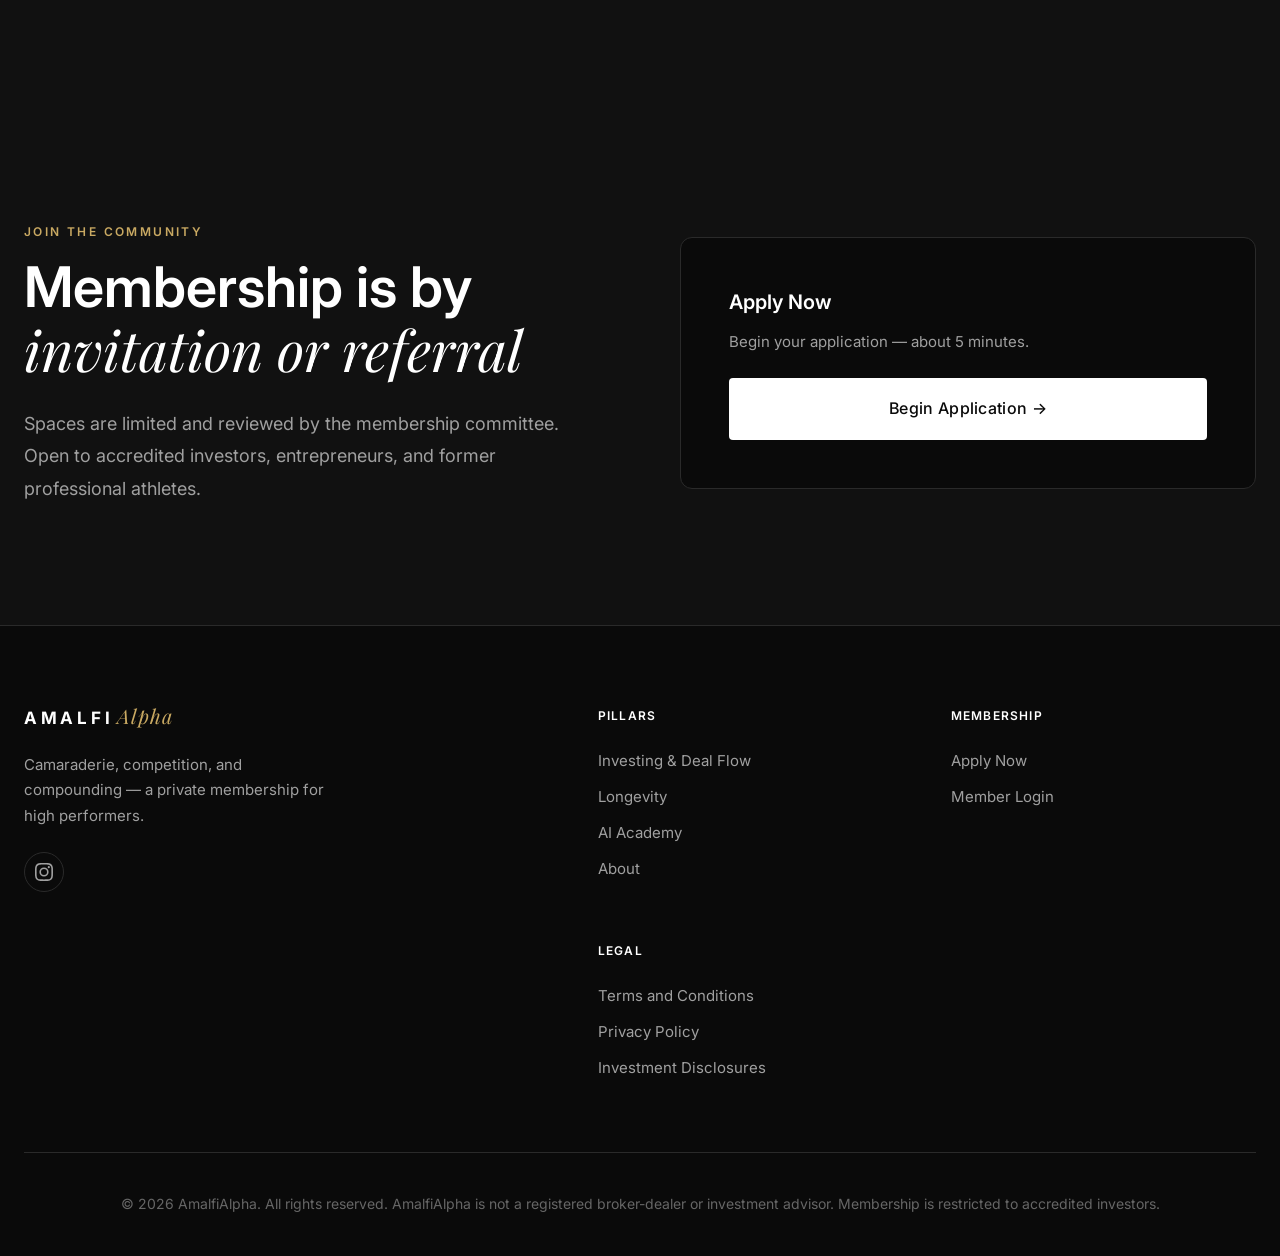
==== commit 7592f17d: "Unify footer, add meta descriptions, optimize below-fold images Co-Authored-By: Peter Jennings <Pete" ====
--- a/about.html
+++ b/about.html
@@ -4,6 +4,7 @@
     <meta charset="UTF-8">
     <meta name="viewport" content="width=device-width, initial-scale=1.0">
     <title>About | AmalfiAlpha</title>
+    <meta name="description" content="A private membership for accredited investors, entrepreneurs, and former athletes — camaraderie, competition, and compounding across four pillars.">
     <link rel="stylesheet" href="styles.css">
     <link rel="preconnect" href="https://fonts.googleapis.com">
     <link rel="preconnect" href="https://fonts.gstatic.com" crossorigin>
@@ -20,7 +21,7 @@
                 <a href="ai-academy.html">AI Academy</a>
                 <a href="#" class="nav-cta">Member Login →</a>
             </div>
-            <button class="mobile-menu-btn" aria-label="Menu" aria-expanded="false"><span></span><span></span><span></span></button>
+            <button class="mobile-menu-btn" aria-label="Menu"><span></span><span></span><span></span></button>
         </nav>
     </header>
 
@@ -107,7 +108,7 @@
             </div>
             <div class="experiences-grid">
                 <div class="experience-card large">
-                    <img src="https://images.squarespace-cdn.com/content/v1/6695d90737f2c533afa46845/c889e86d-ab4b-4e2a-b497-337f56d717b7/Amalfi-Golf-private-founder-ceo-former-athlete-luxury-network+%281%29.jpg" alt="Golf">
+                    <img loading="lazy" decoding="async" src="https://images.squarespace-cdn.com/content/v1/6695d90737f2c533afa46845/c889e86d-ab4b-4e2a-b497-337f56d717b7/Amalfi-Golf-private-founder-ceo-former-athlete-luxury-network+%281%29.jpg?format=1500w" alt="Golf">
                     <div class="experience-overlay">
                         <span class="experience-tag">Golf</span>
                         <h3>Championship Golf</h3>
@@ -115,7 +116,7 @@
                     </div>
                 </div>
                 <div class="experience-card">
-                    <img src="https://images.squarespace-cdn.com/content/v1/6695d90737f2c533afa46845/525cb4f4-4b1b-4081-9f5f-6a90283ea742/The-Spat-at-The-Global-Ambassador-Portecochere-Healthy-Living-Travel.jpg" alt="Wellness">
+                    <img loading="lazy" decoding="async" src="https://images.squarespace-cdn.com/content/v1/6695d90737f2c533afa46845/525cb4f4-4b1b-4081-9f5f-6a90283ea742/The-Spat-at-The-Global-Ambassador-Portecochere-Healthy-Living-Travel.jpg?format=1000w" alt="Wellness">
                     <div class="experience-overlay">
                         <span class="experience-tag">Wellness</span>
                         <h3>Wellness Retreats</h3>
@@ -123,7 +124,7 @@
                     </div>
                 </div>
                 <div class="experience-card">
-                    <img src="https://images.squarespace-cdn.com/content/v1/6695d90737f2c533afa46845/452ade04-51ee-4816-b40e-627482b957d9/Amalfi_Dining_Leadership_Development_Experience_Catch_Restaurant.png" alt="Dining">
+                    <img loading="lazy" decoding="async" src="https://images.squarespace-cdn.com/content/v1/6695d90737f2c533afa46845/452ade04-51ee-4816-b40e-627482b957d9/Amalfi_Dining_Leadership_Development_Experience_Catch_Restaurant.png?format=1000w" alt="Dining">
                     <div class="experience-overlay">
                         <span class="experience-tag">Dining</span>
                         <h3>Michelin Experiences</h3>
@@ -131,7 +132,7 @@
                     </div>
                 </div>
                 <div class="experience-card">
-                    <img src="https://images.squarespace-cdn.com/content/v1/6695d90737f2c533afa46845/217bf971-f38d-4731-9371-74a3d3c623a7/AmalfiAspen2024Day2-51.jpg" alt="Aspen">
+                    <img loading="lazy" decoding="async" src="https://images.squarespace-cdn.com/content/v1/6695d90737f2c533afa46845/217bf971-f38d-4731-9371-74a3d3c623a7/AmalfiAspen2024Day2-51.jpg?format=1000w" alt="Aspen">
                     <div class="experience-overlay">
                         <span class="experience-tag">Events</span>
                         <h3>Exclusive Gatherings</h3>
@@ -139,7 +140,7 @@
                     </div>
                 </div>
                 <div class="experience-card">
-                    <img src="https://images.squarespace-cdn.com/content/v1/6695d90737f2c533afa46845/f48ce220-f368-4db8-8110-0c46b1a523a7/King-Kool-001+%281%29.jpg" alt="Networking">
+                    <img loading="lazy" decoding="async" src="https://images.squarespace-cdn.com/content/v1/6695d90737f2c533afa46845/f48ce220-f368-4db8-8110-0c46b1a523a7/King-Kool-001+%281%29.jpg?format=1000w" alt="Networking">
                     <div class="experience-overlay">
                         <span class="experience-tag">Networking</span>
                         <h3>Social Events</h3>
@@ -172,8 +173,15 @@
         <div class="container">
             <div class="footer-main">
                 <div class="footer-brand">
-                    <a href="index.html" class="logo"><span class="logo-wordmark">AMALFI<span class="alpha">Alpha</span></span></a>
+                    <a href="index.html" class="logo">
+                        <span class="logo-wordmark">AMALFI<span class="alpha">Alpha</span></span>
+                    </a>
                     <p>Camaraderie, competition, and compounding — a private membership for high performers.</p>
+                    <div class="social-links">
+                        <a href="https://instagram.com/joinamalfi" aria-label="Instagram" target="_blank">
+                            <svg viewBox="0 0 24 24" fill="currentColor"><path d="M12 2.163c3.204 0 3.584.012 4.85.07 3.252.148 4.771 1.691 4.919 4.919.058 1.265.069 1.645.069 4.849 0 3.205-.012 3.584-.069 4.849-.149 3.225-1.664 4.771-4.919 4.919-1.266.058-1.644.07-4.85.07-3.204 0-3.584-.012-4.849-.07-3.26-.149-4.771-1.699-4.919-4.92-.058-1.265-.07-1.644-.07-4.849 0-3.204.013-3.583.07-4.849.149-3.227 1.664-4.771 4.919-4.919 1.266-.057 1.645-.069 4.849-.069zM12 0C8.741 0 8.333.014 7.053.072 2.695.272.273 2.69.073 7.052.014 8.333 0 8.741 0 12c0 3.259.014 3.668.072 4.948.2 4.358 2.618 6.78 6.98 6.98C8.333 23.986 8.741 24 12 24c3.259 0 3.668-.014 4.948-.072 4.354-.2 6.782-2.618 6.979-6.98.059-1.28.073-1.689.073-4.948 0-3.259-.014-3.667-.072-4.947-.196-4.354-2.617-6.78-6.979-6.98C15.668.014 15.259 0 12 0zm0 5.838a6.162 6.162 0 100 12.324 6.162 6.162 0 000-12.324zM12 16a4 4 0 110-8 4 4 0 010 8zm6.406-11.845a1.44 1.44 0 100 2.881 1.44 1.44 0 000-2.881z"/></svg>
+                        </a>
+                    </div>
                 </div>
                 <div class="footer-links">
                     <div class="footer-column">
@@ -197,7 +205,7 @@
                 </div>
             </div>
             <div class="footer-bottom">
-                <p>&copy; 2026 AmalfiAlpha. All rights reserved.</p>
+                <p>&copy; 2026 AmalfiAlpha. All rights reserved. AmalfiAlpha is not a registered broker-dealer or investment advisor. Membership is restricted to accredited investors.</p>
             </div>
         </div>
     </footer>
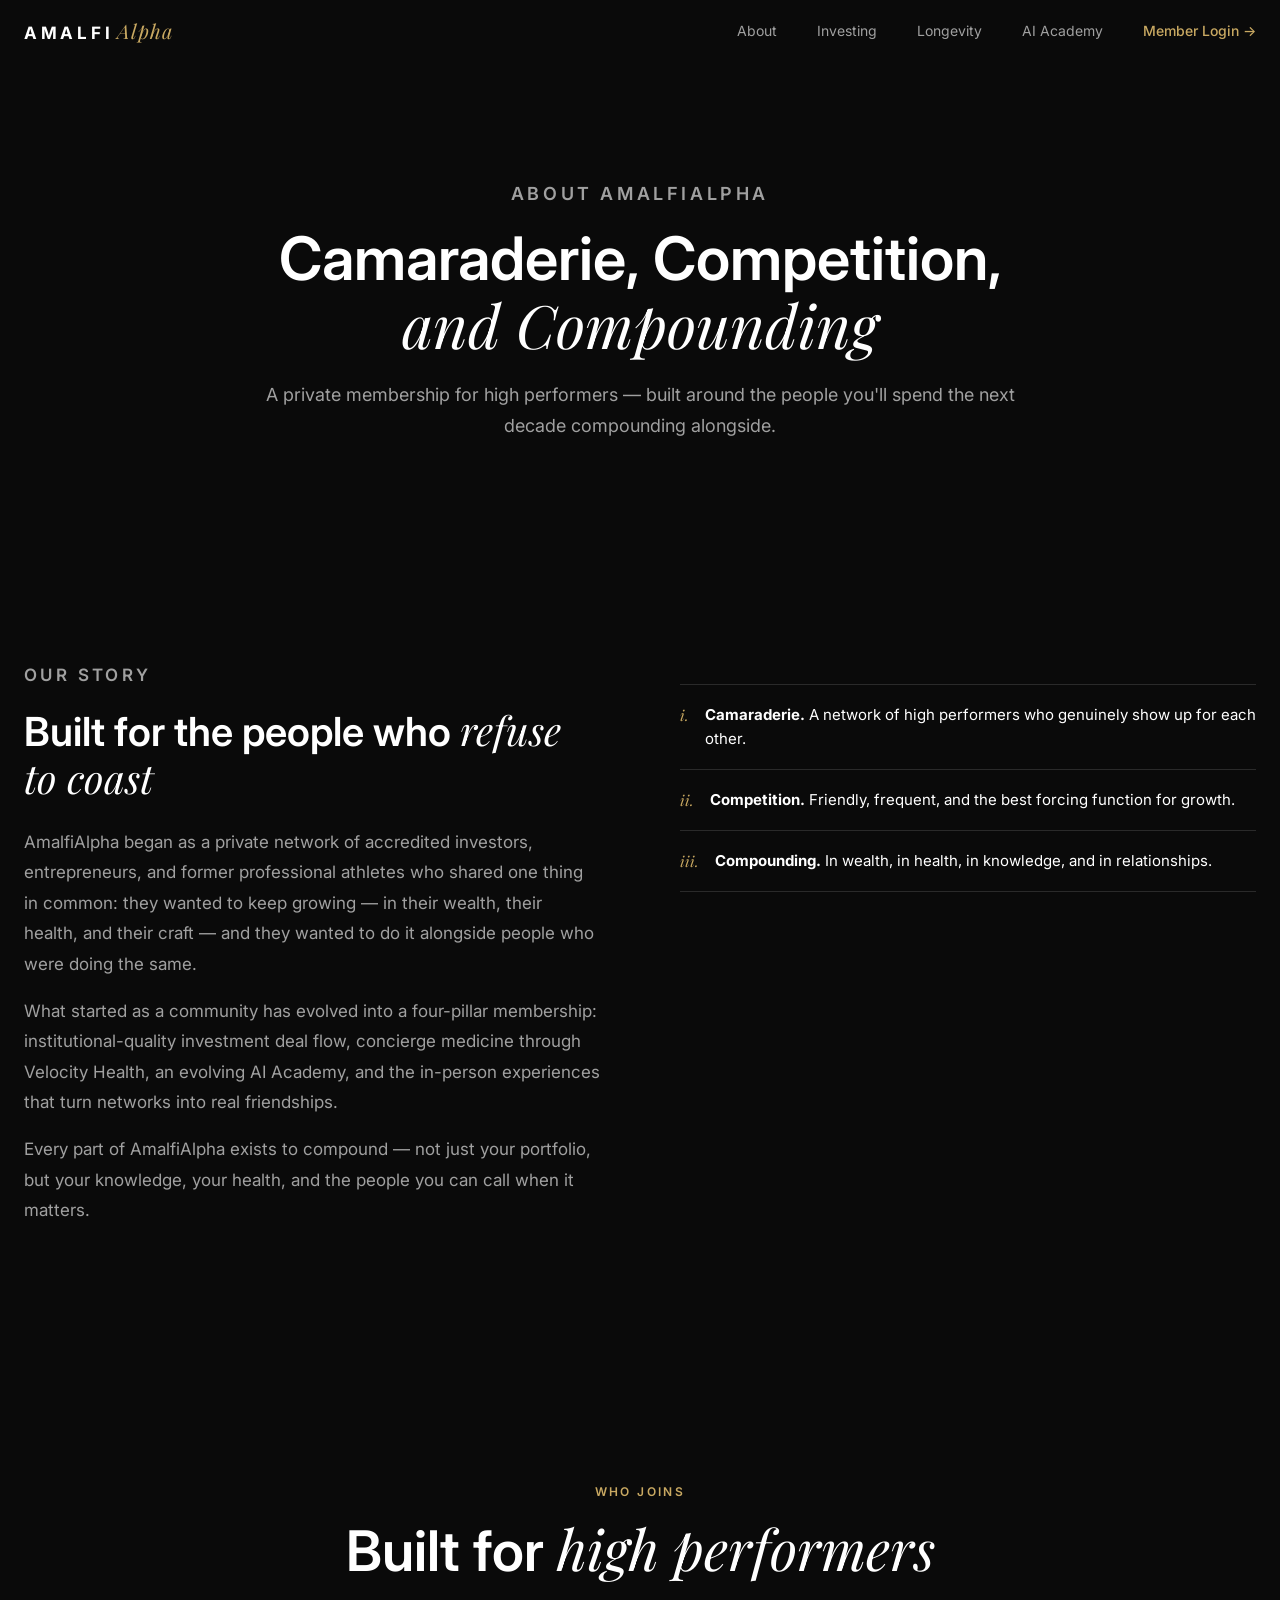
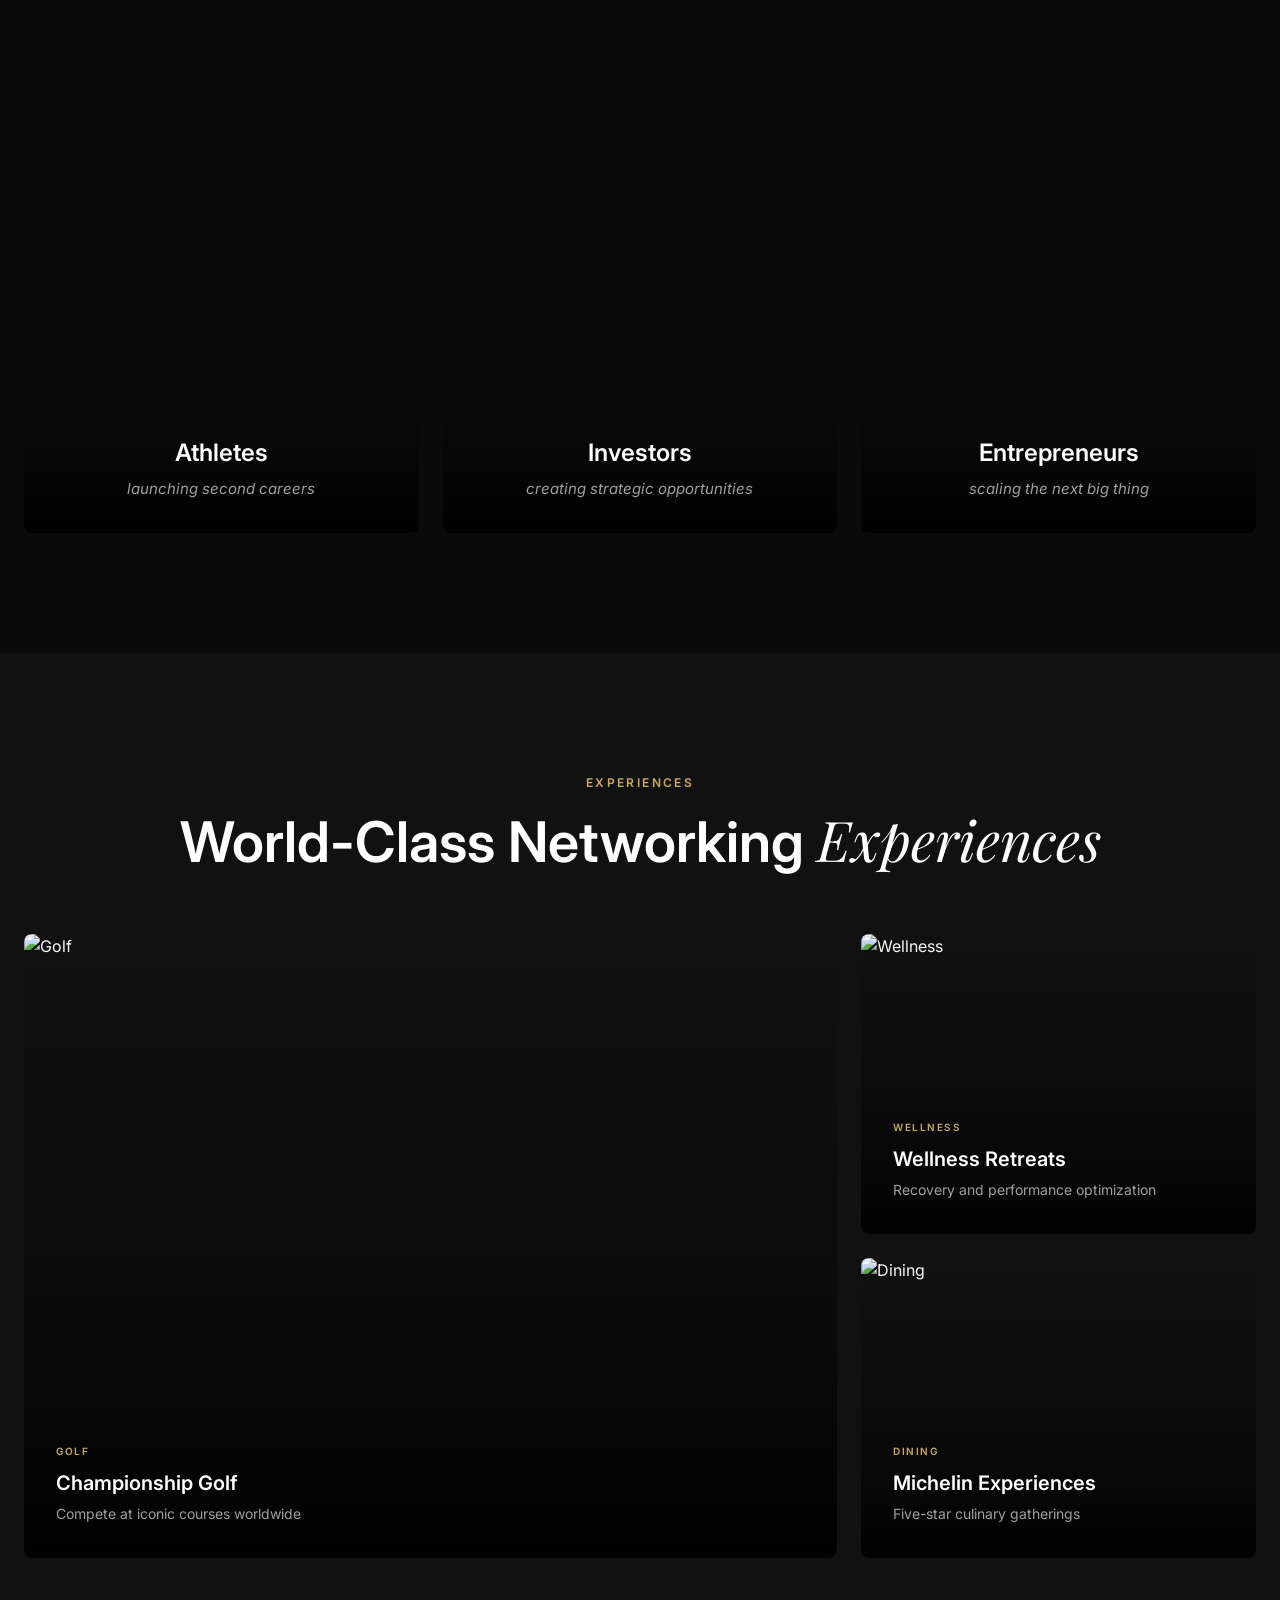
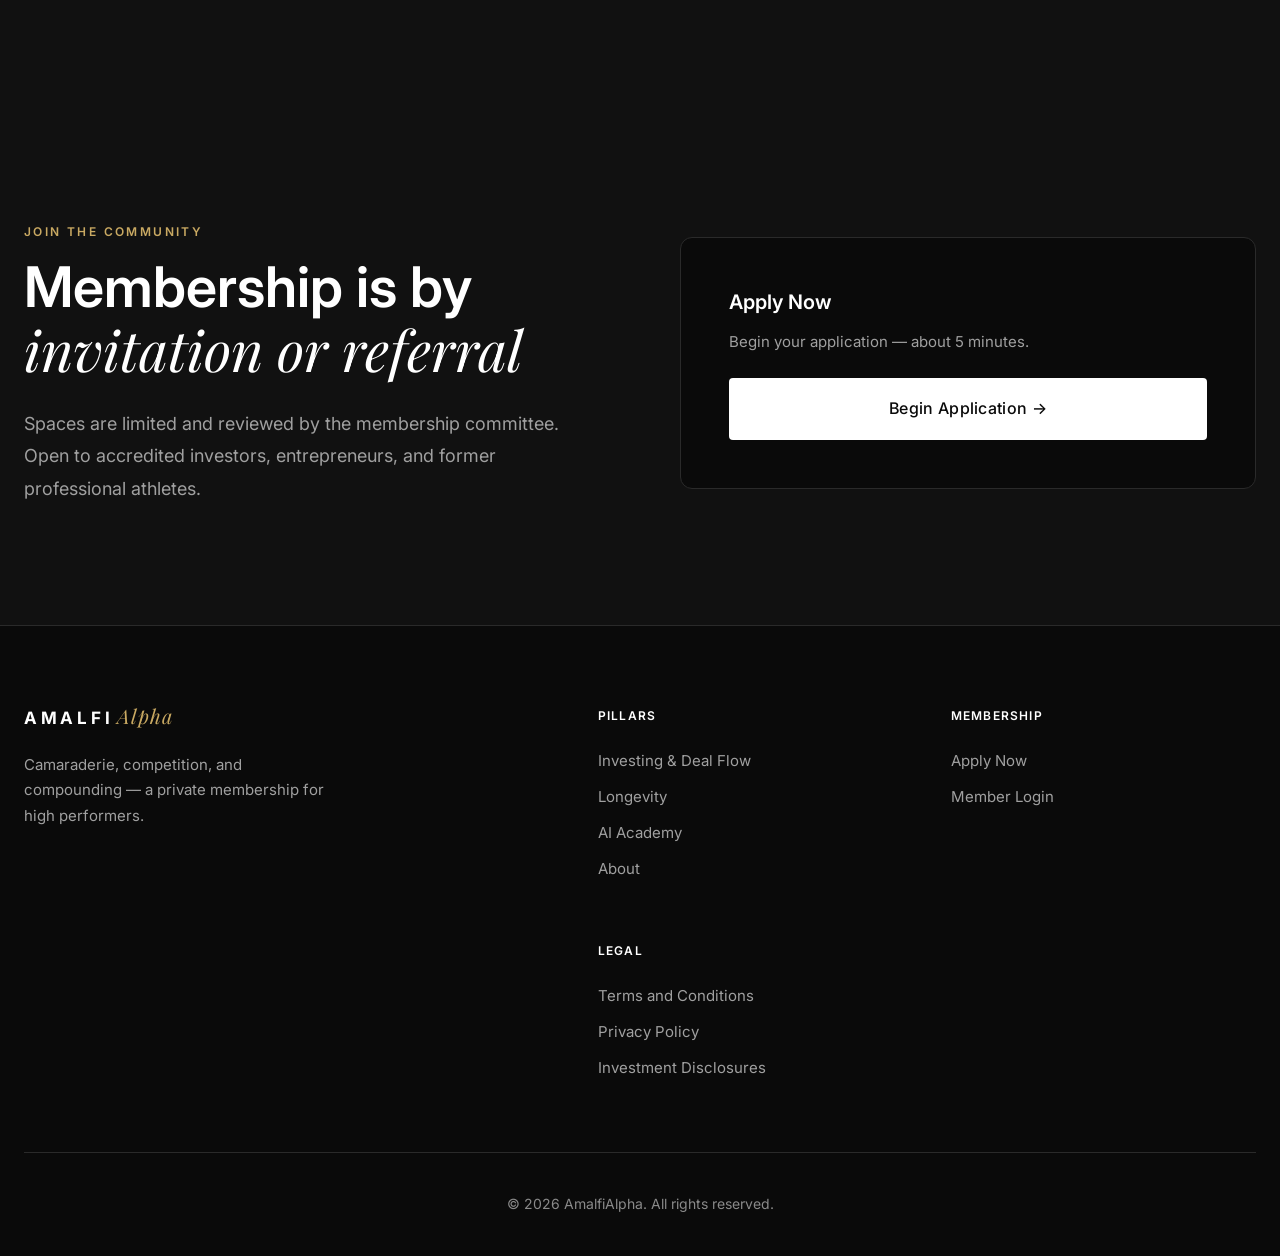
==== commit 7bda81eb: "Improve performance SEO and accessibility Co-Authored-By: Peter Jennings <Peter.Jennings88@gmail.com" ====
--- a/about.html
+++ b/about.html
@@ -4,13 +4,20 @@
     <meta charset="UTF-8">
     <meta name="viewport" content="width=device-width, initial-scale=1.0">
     <title>About | AmalfiAlpha</title>
-    <meta name="description" content="A private membership for accredited investors, entrepreneurs, and former athletes — camaraderie, competition, and compounding across four pillars.">
+    <meta name="description" content="AmalfiAlpha is a private membership for accredited investors, entrepreneurs, and former professional athletes — built on camaraderie, competition, and compounding.">
+    <meta property="og:type" content="website">
+    <meta property="og:site_name" content="AmalfiAlpha">
+    <meta property="og:title" content="About | AmalfiAlpha">
+    <meta property="og:description" content="AmalfiAlpha is a private membership for accredited investors, entrepreneurs, and former professional athletes — built on camaraderie, competition, and compounding.">
+    <meta property="og:image" content="https://images.squarespace-cdn.com/content/v1/6695d90737f2c533afa46845/c889e86d-ab4b-4e2a-b497-337f56d717b7/Amalfi-Golf-private-founder-ceo-former-athlete-luxury-network+%281%29.jpg?format=1500w">
+    <link rel="icon" type="image/svg+xml" href="favicon.svg">
     <link rel="stylesheet" href="styles.css">
     <link rel="preconnect" href="https://fonts.googleapis.com">
     <link rel="preconnect" href="https://fonts.gstatic.com" crossorigin>
     <link href="https://fonts.googleapis.com/css2?family=Inter:wght@300;400;500;600;700&family=Playfair+Display:wght@400;500;600;700&display=swap" rel="stylesheet">
 </head>
 <body>
+    <a href="#main-content" class="skip-link">Skip to content</a>
     <header class="header">
         <nav class="nav">
             <a href="index.html" class="logo"><span class="logo-wordmark">AMALFI<span class="alpha">Alpha</span></span></a>
@@ -21,11 +28,11 @@
                 <a href="ai-academy.html">AI Academy</a>
                 <a href="#" class="nav-cta">Member Login →</a>
             </div>
-            <button class="mobile-menu-btn" aria-label="Menu"><span></span><span></span><span></span></button>
+            <button class="mobile-menu-btn" aria-label="Menu" aria-expanded="false" aria-controls="mobile-menu"><span></span><span></span><span></span></button>
         </nav>
     </header>
 
-    <div class="mobile-menu">
+    <div class="mobile-menu" id="mobile-menu">
         <a href="about.html">About</a>
         <a href="investing.html">Investing</a>
         <a href="health.html">Longevity</a>
@@ -34,6 +41,7 @@
         <a href="apply.html" class="btn btn-primary">Apply Now</a>
     </div>
 
+    <main id="main-content">
     <!-- Page Hero -->
     <section class="page-hero">
         <div class="page-hero-background" style="background-image: url('https://images.squarespace-cdn.com/content/v1/6695d90737f2c533afa46845/4904673a-b2bc-4488-8820-f0f40d6108ff/Amalfi-private-luxury-network-founder-ceo-former-athletes+%281%29.jpg');"></div>
@@ -108,7 +116,7 @@
             </div>
             <div class="experiences-grid">
                 <div class="experience-card large">
-                    <img loading="lazy" decoding="async" src="https://images.squarespace-cdn.com/content/v1/6695d90737f2c533afa46845/c889e86d-ab4b-4e2a-b497-337f56d717b7/Amalfi-Golf-private-founder-ceo-former-athlete-luxury-network+%281%29.jpg?format=1500w" alt="Golf">
+                    <img src="https://images.squarespace-cdn.com/content/v1/6695d90737f2c533afa46845/c889e86d-ab4b-4e2a-b497-337f56d717b7/Amalfi-Golf-private-founder-ceo-former-athlete-luxury-network+%281%29.jpg?format=1500w" alt="Golf" loading="lazy">
                     <div class="experience-overlay">
                         <span class="experience-tag">Golf</span>
                         <h3>Championship Golf</h3>
@@ -116,7 +124,7 @@
                     </div>
                 </div>
                 <div class="experience-card">
-                    <img loading="lazy" decoding="async" src="https://images.squarespace-cdn.com/content/v1/6695d90737f2c533afa46845/525cb4f4-4b1b-4081-9f5f-6a90283ea742/The-Spat-at-The-Global-Ambassador-Portecochere-Healthy-Living-Travel.jpg?format=1000w" alt="Wellness">
+                    <img src="https://images.squarespace-cdn.com/content/v1/6695d90737f2c533afa46845/525cb4f4-4b1b-4081-9f5f-6a90283ea742/The-Spat-at-The-Global-Ambassador-Portecochere-Healthy-Living-Travel.jpg?format=1500w" alt="Wellness" loading="lazy">
                     <div class="experience-overlay">
                         <span class="experience-tag">Wellness</span>
                         <h3>Wellness Retreats</h3>
@@ -124,7 +132,7 @@
                     </div>
                 </div>
                 <div class="experience-card">
-                    <img loading="lazy" decoding="async" src="https://images.squarespace-cdn.com/content/v1/6695d90737f2c533afa46845/452ade04-51ee-4816-b40e-627482b957d9/Amalfi_Dining_Leadership_Development_Experience_Catch_Restaurant.png?format=1000w" alt="Dining">
+                    <img src="https://images.squarespace-cdn.com/content/v1/6695d90737f2c533afa46845/452ade04-51ee-4816-b40e-627482b957d9/Amalfi_Dining_Leadership_Development_Experience_Catch_Restaurant.png?format=1500w" alt="Dining" loading="lazy">
                     <div class="experience-overlay">
                         <span class="experience-tag">Dining</span>
                         <h3>Michelin Experiences</h3>
@@ -132,7 +140,7 @@
                     </div>
                 </div>
                 <div class="experience-card">
-                    <img loading="lazy" decoding="async" src="https://images.squarespace-cdn.com/content/v1/6695d90737f2c533afa46845/217bf971-f38d-4731-9371-74a3d3c623a7/AmalfiAspen2024Day2-51.jpg?format=1000w" alt="Aspen">
+                    <img src="https://images.squarespace-cdn.com/content/v1/6695d90737f2c533afa46845/217bf971-f38d-4731-9371-74a3d3c623a7/AmalfiAspen2024Day2-51.jpg?format=1500w" alt="Aspen" loading="lazy">
                     <div class="experience-overlay">
                         <span class="experience-tag">Events</span>
                         <h3>Exclusive Gatherings</h3>
@@ -140,7 +148,7 @@
                     </div>
                 </div>
                 <div class="experience-card">
-                    <img loading="lazy" decoding="async" src="https://images.squarespace-cdn.com/content/v1/6695d90737f2c533afa46845/f48ce220-f368-4db8-8110-0c46b1a523a7/King-Kool-001+%281%29.jpg?format=1000w" alt="Networking">
+                    <img src="https://images.squarespace-cdn.com/content/v1/6695d90737f2c533afa46845/f48ce220-f368-4db8-8110-0c46b1a523a7/King-Kool-001+%281%29.jpg?format=1500w" alt="Networking" loading="lazy">
                     <div class="experience-overlay">
                         <span class="experience-tag">Networking</span>
                         <h3>Social Events</h3>
@@ -169,19 +177,13 @@
         </div>
     </section>
 
+    </main>
     <footer class="footer">
         <div class="container">
             <div class="footer-main">
                 <div class="footer-brand">
-                    <a href="index.html" class="logo">
-                        <span class="logo-wordmark">AMALFI<span class="alpha">Alpha</span></span>
-                    </a>
+                    <a href="index.html" class="logo"><span class="logo-wordmark">AMALFI<span class="alpha">Alpha</span></span></a>
                     <p>Camaraderie, competition, and compounding — a private membership for high performers.</p>
-                    <div class="social-links">
-                        <a href="https://instagram.com/joinamalfi" aria-label="Instagram" target="_blank">
-                            <svg viewBox="0 0 24 24" fill="currentColor"><path d="M12 2.163c3.204 0 3.584.012 4.85.07 3.252.148 4.771 1.691 4.919 4.919.058 1.265.069 1.645.069 4.849 0 3.205-.012 3.584-.069 4.849-.149 3.225-1.664 4.771-4.919 4.919-1.266.058-1.644.07-4.85.07-3.204 0-3.584-.012-4.849-.07-3.26-.149-4.771-1.699-4.919-4.92-.058-1.265-.07-1.644-.07-4.849 0-3.204.013-3.583.07-4.849.149-3.227 1.664-4.771 4.919-4.919 1.266-.057 1.645-.069 4.849-.069zM12 0C8.741 0 8.333.014 7.053.072 2.695.272.273 2.69.073 7.052.014 8.333 0 8.741 0 12c0 3.259.014 3.668.072 4.948.2 4.358 2.618 6.78 6.98 6.98C8.333 23.986 8.741 24 12 24c3.259 0 3.668-.014 4.948-.072 4.354-.2 6.782-2.618 6.979-6.98.059-1.28.073-1.689.073-4.948 0-3.259-.014-3.667-.072-4.947-.196-4.354-2.617-6.78-6.979-6.98C15.668.014 15.259 0 12 0zm0 5.838a6.162 6.162 0 100 12.324 6.162 6.162 0 000-12.324zM12 16a4 4 0 110-8 4 4 0 010 8zm6.406-11.845a1.44 1.44 0 100 2.881 1.44 1.44 0 000-2.881z"/></svg>
-                        </a>
-                    </div>
                 </div>
                 <div class="footer-links">
                     <div class="footer-column">
@@ -205,7 +207,7 @@
                 </div>
             </div>
             <div class="footer-bottom">
-                <p>&copy; 2026 AmalfiAlpha. All rights reserved. AmalfiAlpha is not a registered broker-dealer or investment advisor. Membership is restricted to accredited investors.</p>
+                <p>&copy; 2026 AmalfiAlpha. All rights reserved.</p>
             </div>
         </div>
     </footer>
--- a/styles.css
+++ b/styles.css
@@ -11,7 +11,7 @@
     --color-bg-card: #141414;
     --color-text: #ffffff;
     --color-text-secondary: #a0a0a0;
-    --color-text-muted: #666666;
+    --color-text-muted: #8a8a8a;
     --color-accent: #c9a962;
     --color-accent-light: #d4b978;
     --color-border: #2a2a2a;
@@ -26,6 +26,22 @@
 
     --container-width: 1280px;
     --section-padding: 120px;
+}
+
+.skip-link {
+    position: absolute;
+    top: -100px;
+    left: 16px;
+    z-index: 2000;
+    padding: 12px 20px;
+    background: var(--color-accent);
+    color: #0a0a0a;
+    font-weight: 600;
+    border-radius: 4px;
+    transition: top var(--transition-fast);
+}
+.skip-link:focus {
+    top: 16px;
 }
 
 /* Reset & Base */
@@ -288,7 +304,7 @@
     z-index: -1;
     background:
         linear-gradient(to bottom, rgba(10, 10, 10, 0.6) 0%, rgba(10, 10, 10, 0.4) 50%, rgba(10, 10, 10, 0.7) 100%),
-        url('https://images.squarespace-cdn.com/content/v1/6695d90737f2c533afa46845/4904673a-b2bc-4488-8820-f0f40d6108ff/Amalfi-private-luxury-network-founder-ceo-former-athletes+%281%29.jpg');
+        url('https://images.squarespace-cdn.com/content/v1/6695d90737f2c533afa46845/4904673a-b2bc-4488-8820-f0f40d6108ff/Amalfi-private-luxury-network-founder-ceo-former-athletes+%281%29.jpg?format=2500w');
     background-size: cover;
     background-position: center;
 }
@@ -397,15 +413,15 @@
 }
 
 .type-image.athlete {
-    background-image: url('https://images.squarespace-cdn.com/content/v1/6695d90737f2c533afa46845/c889e86d-ab4b-4e2a-b497-337f56d717b7/Amalfi-Golf-private-founder-ceo-former-athlete-luxury-network+%281%29.jpg');
+    background-image: url('https://images.squarespace-cdn.com/content/v1/6695d90737f2c533afa46845/c889e86d-ab4b-4e2a-b497-337f56d717b7/Amalfi-Golf-private-founder-ceo-former-athlete-luxury-network+%281%29.jpg?format=1500w');
 }
 
 .type-image.investor {
-    background-image: url('https://images.squarespace-cdn.com/content/v1/6695d90737f2c533afa46845/a6350758-362d-4dd6-b7b1-6872cc72dab1/IMGL1883.jpg');
+    background-image: url('https://images.squarespace-cdn.com/content/v1/6695d90737f2c533afa46845/a6350758-362d-4dd6-b7b1-6872cc72dab1/IMGL1883.jpg?format=1500w');
 }
 
 .type-image.entrepreneur {
-    background-image: url('https://images.squarespace-cdn.com/content/v1/6695d90737f2c533afa46845/217bf971-f38d-4731-9371-74a3d3c623a7/AmalfiAspen2024Day2-51.jpg');
+    background-image: url('https://images.squarespace-cdn.com/content/v1/6695d90737f2c533afa46845/217bf971-f38d-4731-9371-74a3d3c623a7/AmalfiAspen2024Day2-51.jpg?format=1500w');
 }
 
 .type-card:hover .type-image {
@@ -447,7 +463,6 @@
 .testimonials-slider {
     margin-top: 60px;
     position: relative;
-    overflow: hidden;
 }
 
 .testimonial-track {
@@ -457,11 +472,12 @@
 }
 
 .testimonial-card {
-    flex: 0 0 calc(33.333% - 16px);
+    min-width: calc(33.333% - 16px);
     background: var(--color-bg-card);
     border: 1px solid var(--color-border);
     border-radius: 8px;
     padding: 40px;
+    flex-shrink: 0;
 }
 
 .testimonial-content {
@@ -544,16 +560,10 @@
 .dot {
     width: 8px;
     height: 8px;
-    padding: 0;
-    border: none;
     border-radius: 50%;
     background: var(--color-border-light);
     transition: all var(--transition-fast);
     cursor: pointer;
-}
-
-.dot[hidden] {
-    display: none;
 }
 
 .dot.active {
@@ -944,7 +954,7 @@
     }
 
     .testimonial-card {
-        flex-basis: calc(50% - 12px);
+        min-width: calc(50% - 12px);
     }
 
     .experiences-grid {
@@ -997,7 +1007,7 @@
     }
 
     .testimonial-card {
-        flex-basis: 100%;
+        min-width: 100%;
     }
 
     .experiences-grid {
@@ -1837,3 +1847,13 @@
     }
 }
 
+@media (prefers-reduced-motion: reduce) {
+    html { scroll-behavior: auto; }
+    *, *::before, *::after {
+        animation-duration: 0.01ms !important;
+        animation-iteration-count: 1 !important;
+        transition-duration: 0.01ms !important;
+        scroll-behavior: auto !important;
+    }
+    .fade-in { opacity: 1; transform: none; }
+}
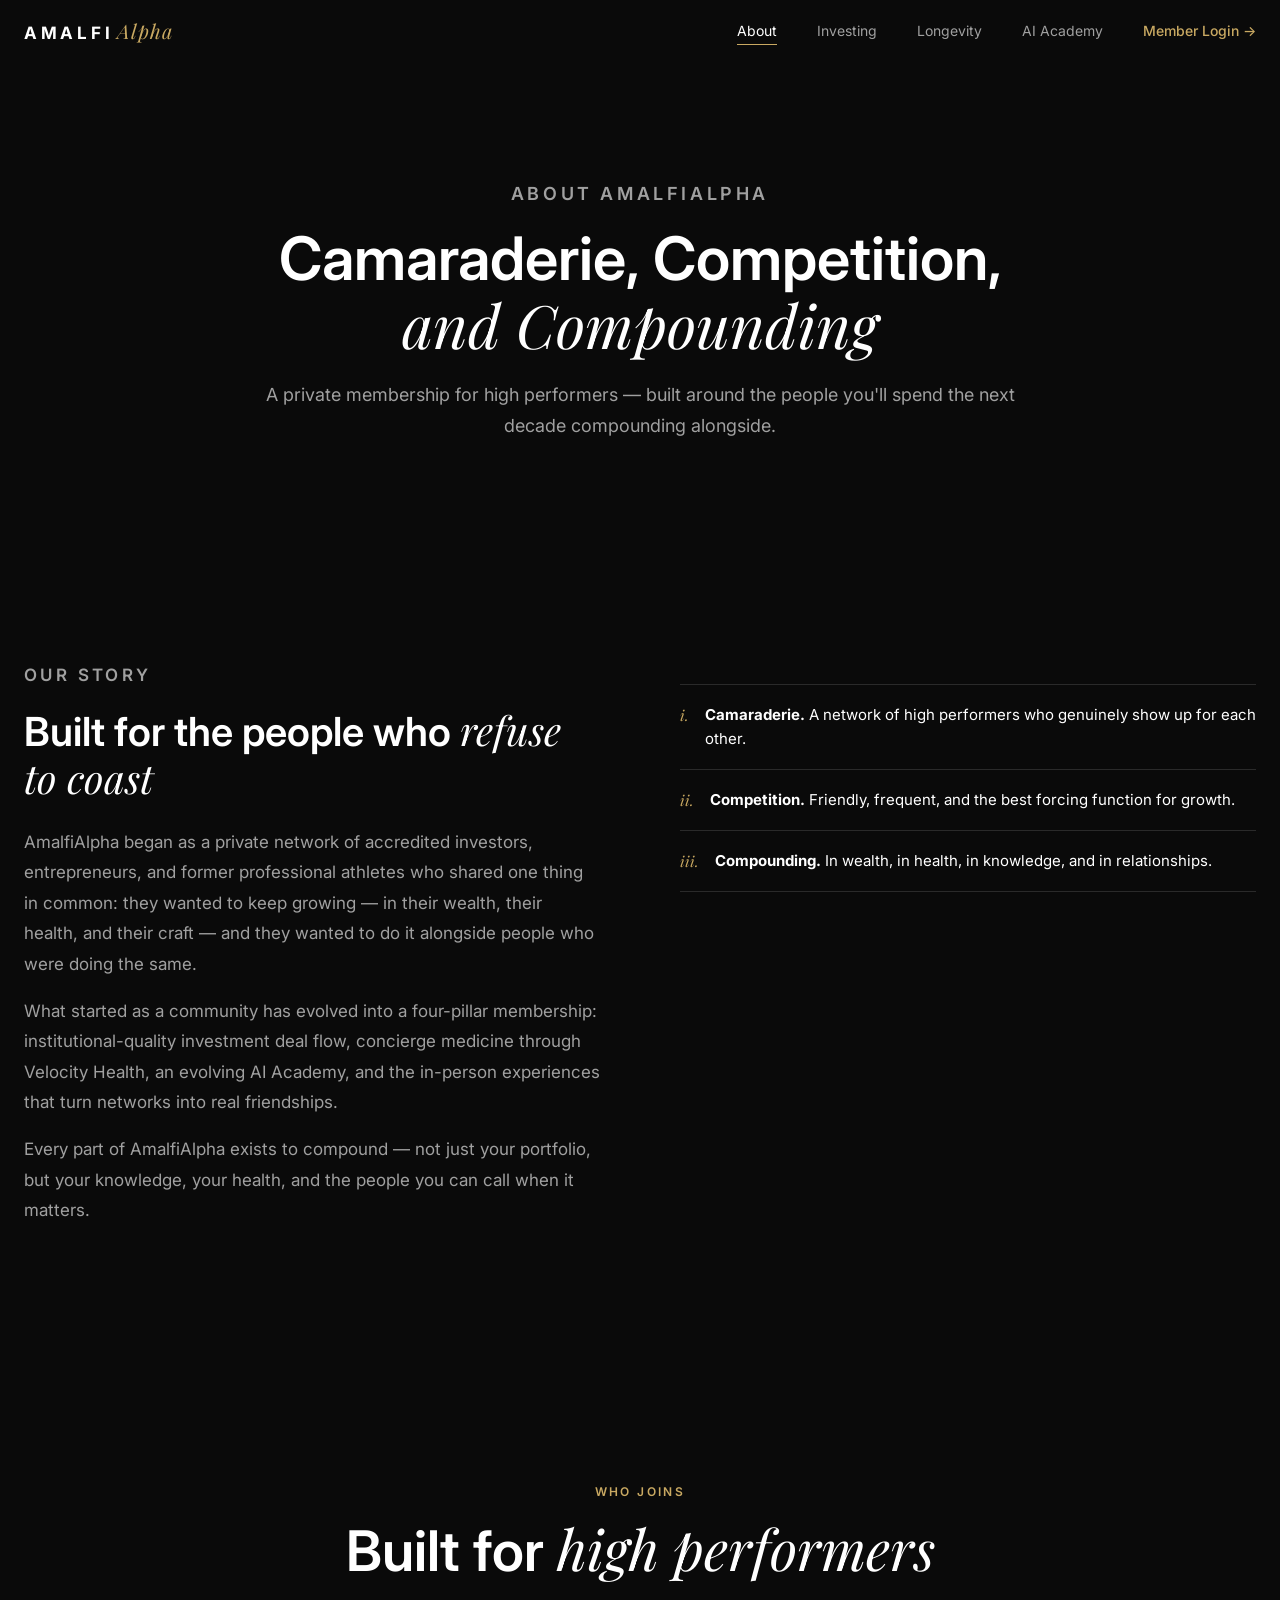
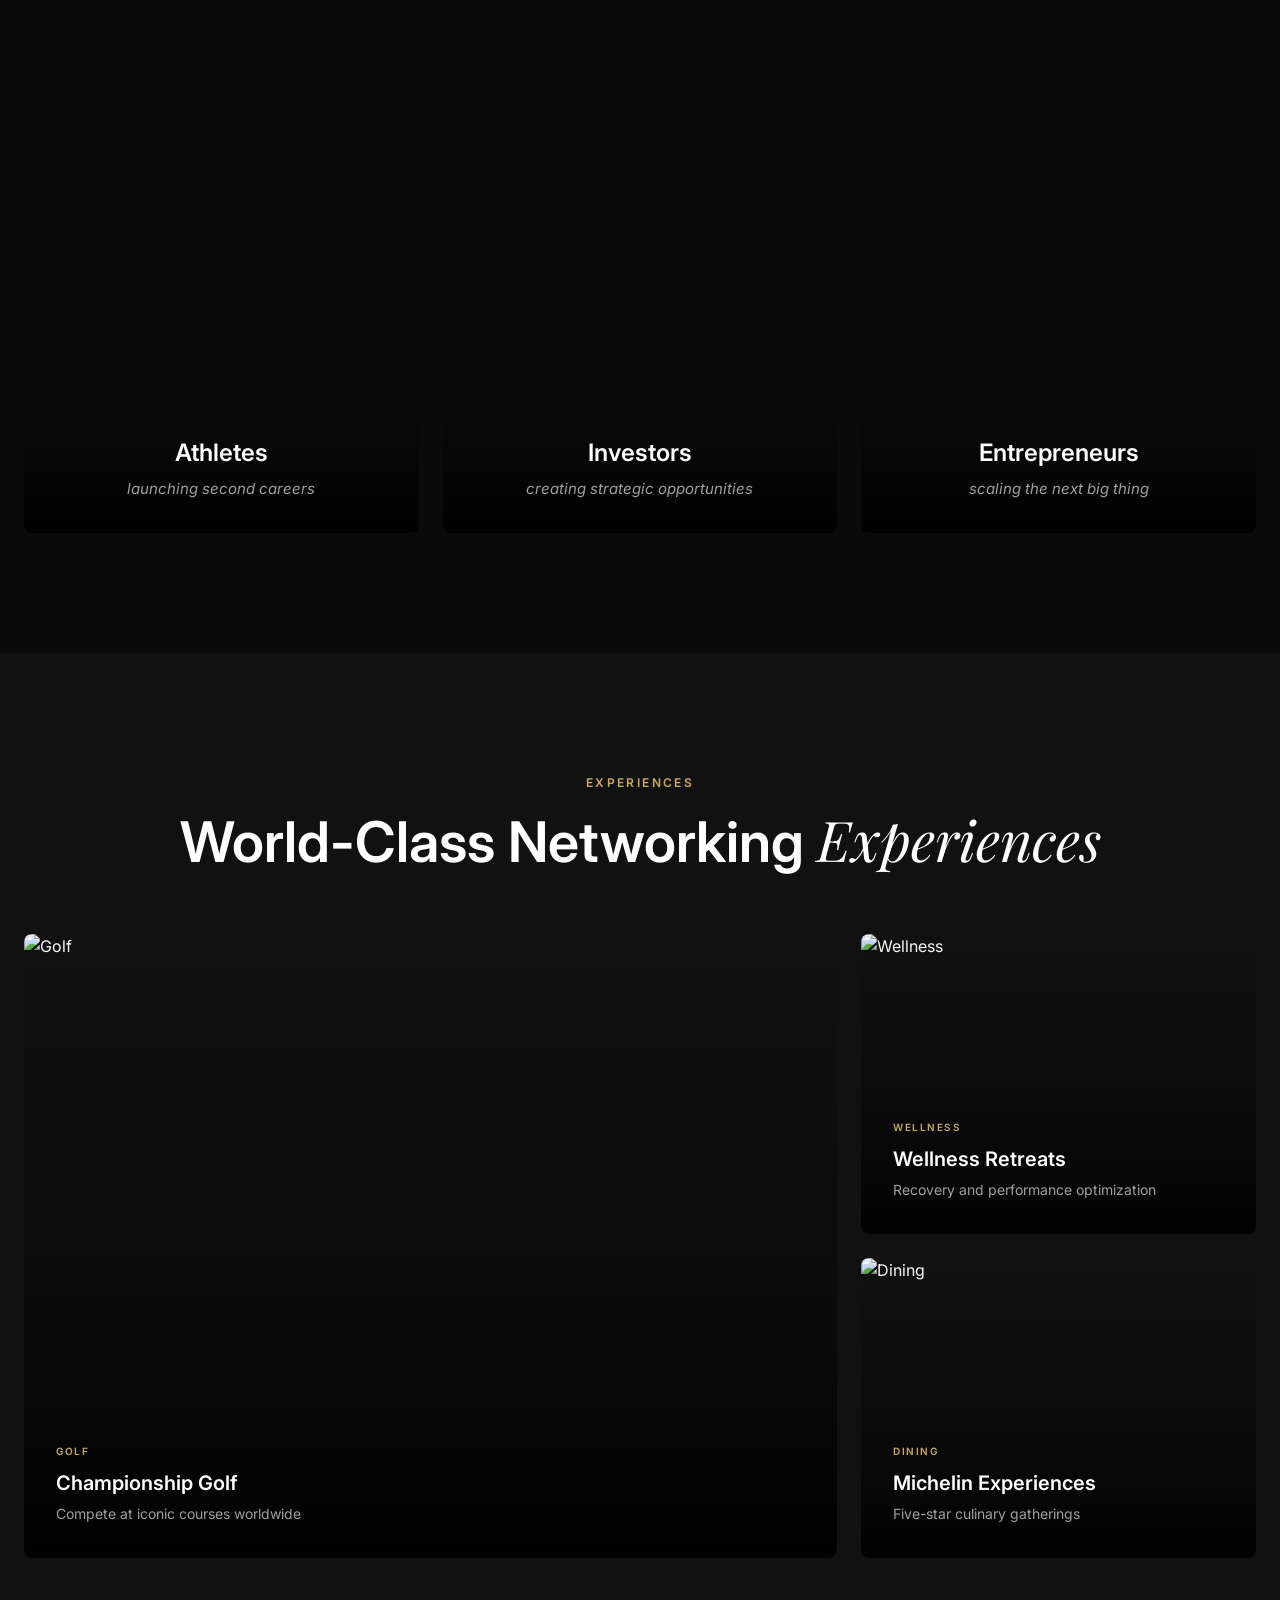
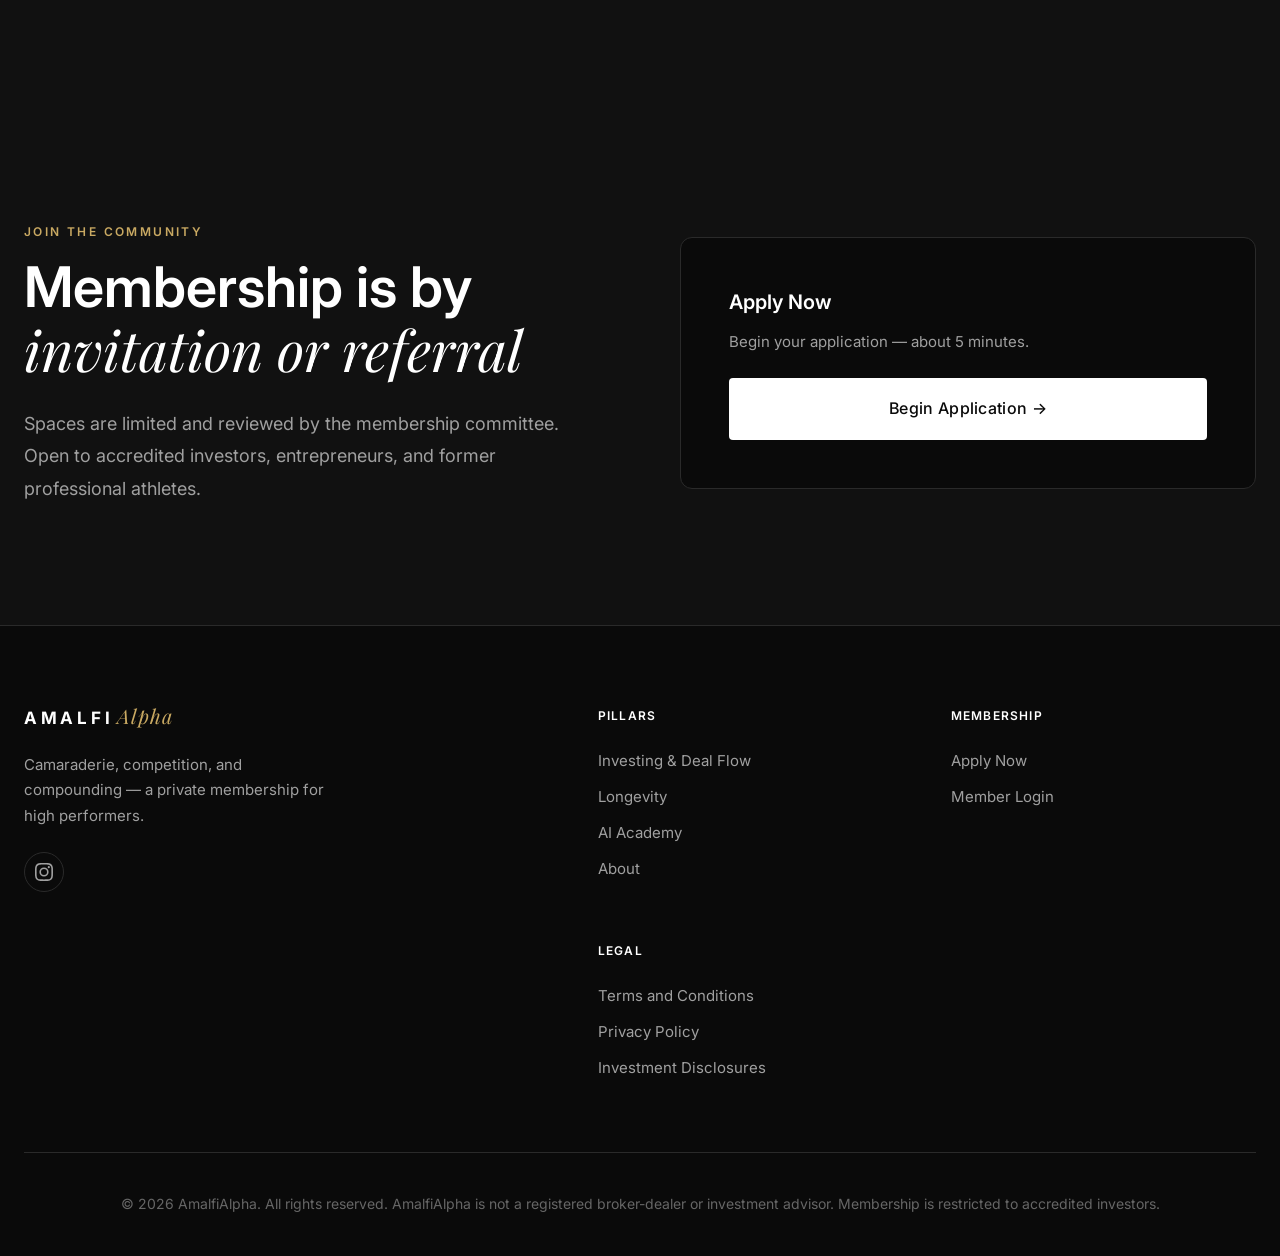
==== commit cce3272b: "Unify header, mobile menu and footer across pages; add current-page indicator, mobile menu a11y and " ====
--- a/about.html
+++ b/about.html
@@ -4,36 +4,35 @@
     <meta charset="UTF-8">
     <meta name="viewport" content="width=device-width, initial-scale=1.0">
     <title>About | AmalfiAlpha</title>
-    <meta name="description" content="AmalfiAlpha is a private membership for accredited investors, entrepreneurs, and former professional athletes — built on camaraderie, competition, and compounding.">
-    <meta property="og:type" content="website">
-    <meta property="og:site_name" content="AmalfiAlpha">
-    <meta property="og:title" content="About | AmalfiAlpha">
-    <meta property="og:description" content="AmalfiAlpha is a private membership for accredited investors, entrepreneurs, and former professional athletes — built on camaraderie, competition, and compounding.">
-    <meta property="og:image" content="https://images.squarespace-cdn.com/content/v1/6695d90737f2c533afa46845/c889e86d-ab4b-4e2a-b497-337f56d717b7/Amalfi-Golf-private-founder-ceo-former-athlete-luxury-network+%281%29.jpg?format=1500w">
-    <link rel="icon" type="image/svg+xml" href="favicon.svg">
+    <link rel="icon" href="favicon.svg" type="image/svg+xml">
     <link rel="stylesheet" href="styles.css">
     <link rel="preconnect" href="https://fonts.googleapis.com">
     <link rel="preconnect" href="https://fonts.gstatic.com" crossorigin>
     <link href="https://fonts.googleapis.com/css2?family=Inter:wght@300;400;500;600;700&family=Playfair+Display:wght@400;500;600;700&display=swap" rel="stylesheet">
 </head>
 <body>
-    <a href="#main-content" class="skip-link">Skip to content</a>
     <header class="header">
         <nav class="nav">
-            <a href="index.html" class="logo"><span class="logo-wordmark">AMALFI<span class="alpha">Alpha</span></span></a>
+            <a href="index.html" class="logo">
+                <span class="logo-wordmark">AMALFI<span class="alpha">Alpha</span></span>
+            </a>
             <div class="nav-links">
-                <a href="about.html">About</a>
+                <a href="about.html" aria-current="page">About</a>
                 <a href="investing.html">Investing</a>
                 <a href="health.html">Longevity</a>
                 <a href="ai-academy.html">AI Academy</a>
                 <a href="#" class="nav-cta">Member Login →</a>
             </div>
-            <button class="mobile-menu-btn" aria-label="Menu" aria-expanded="false" aria-controls="mobile-menu"><span></span><span></span><span></span></button>
+            <button class="mobile-menu-btn" aria-label="Menu" aria-expanded="false" aria-controls="mobileMenu">
+                <span></span>
+                <span></span>
+                <span></span>
+            </button>
         </nav>
     </header>
 
-    <div class="mobile-menu" id="mobile-menu">
-        <a href="about.html">About</a>
+    <div class="mobile-menu" id="mobileMenu">
+        <a href="about.html" aria-current="page">About</a>
         <a href="investing.html">Investing</a>
         <a href="health.html">Longevity</a>
         <a href="ai-academy.html">AI Academy</a>
@@ -41,7 +40,6 @@
         <a href="apply.html" class="btn btn-primary">Apply Now</a>
     </div>
 
-    <main id="main-content">
     <!-- Page Hero -->
     <section class="page-hero">
         <div class="page-hero-background" style="background-image: url('https://images.squarespace-cdn.com/content/v1/6695d90737f2c533afa46845/4904673a-b2bc-4488-8820-f0f40d6108ff/Amalfi-private-luxury-network-founder-ceo-former-athletes+%281%29.jpg');"></div>
@@ -116,7 +114,7 @@
             </div>
             <div class="experiences-grid">
                 <div class="experience-card large">
-                    <img src="https://images.squarespace-cdn.com/content/v1/6695d90737f2c533afa46845/c889e86d-ab4b-4e2a-b497-337f56d717b7/Amalfi-Golf-private-founder-ceo-former-athlete-luxury-network+%281%29.jpg?format=1500w" alt="Golf" loading="lazy">
+                    <img src="https://images.squarespace-cdn.com/content/v1/6695d90737f2c533afa46845/c889e86d-ab4b-4e2a-b497-337f56d717b7/Amalfi-Golf-private-founder-ceo-former-athlete-luxury-network+%281%29.jpg" alt="Golf">
                     <div class="experience-overlay">
                         <span class="experience-tag">Golf</span>
                         <h3>Championship Golf</h3>
@@ -124,7 +122,7 @@
                     </div>
                 </div>
                 <div class="experience-card">
-                    <img src="https://images.squarespace-cdn.com/content/v1/6695d90737f2c533afa46845/525cb4f4-4b1b-4081-9f5f-6a90283ea742/The-Spat-at-The-Global-Ambassador-Portecochere-Healthy-Living-Travel.jpg?format=1500w" alt="Wellness" loading="lazy">
+                    <img src="https://images.squarespace-cdn.com/content/v1/6695d90737f2c533afa46845/525cb4f4-4b1b-4081-9f5f-6a90283ea742/The-Spat-at-The-Global-Ambassador-Portecochere-Healthy-Living-Travel.jpg" alt="Wellness">
                     <div class="experience-overlay">
                         <span class="experience-tag">Wellness</span>
                         <h3>Wellness Retreats</h3>
@@ -132,7 +130,7 @@
                     </div>
                 </div>
                 <div class="experience-card">
-                    <img src="https://images.squarespace-cdn.com/content/v1/6695d90737f2c533afa46845/452ade04-51ee-4816-b40e-627482b957d9/Amalfi_Dining_Leadership_Development_Experience_Catch_Restaurant.png?format=1500w" alt="Dining" loading="lazy">
+                    <img src="https://images.squarespace-cdn.com/content/v1/6695d90737f2c533afa46845/452ade04-51ee-4816-b40e-627482b957d9/Amalfi_Dining_Leadership_Development_Experience_Catch_Restaurant.png" alt="Dining">
                     <div class="experience-overlay">
                         <span class="experience-tag">Dining</span>
                         <h3>Michelin Experiences</h3>
@@ -140,7 +138,7 @@
                     </div>
                 </div>
                 <div class="experience-card">
-                    <img src="https://images.squarespace-cdn.com/content/v1/6695d90737f2c533afa46845/217bf971-f38d-4731-9371-74a3d3c623a7/AmalfiAspen2024Day2-51.jpg?format=1500w" alt="Aspen" loading="lazy">
+                    <img src="https://images.squarespace-cdn.com/content/v1/6695d90737f2c533afa46845/217bf971-f38d-4731-9371-74a3d3c623a7/AmalfiAspen2024Day2-51.jpg" alt="Aspen">
                     <div class="experience-overlay">
                         <span class="experience-tag">Events</span>
                         <h3>Exclusive Gatherings</h3>
@@ -148,7 +146,7 @@
                     </div>
                 </div>
                 <div class="experience-card">
-                    <img src="https://images.squarespace-cdn.com/content/v1/6695d90737f2c533afa46845/f48ce220-f368-4db8-8110-0c46b1a523a7/King-Kool-001+%281%29.jpg?format=1500w" alt="Networking" loading="lazy">
+                    <img src="https://images.squarespace-cdn.com/content/v1/6695d90737f2c533afa46845/f48ce220-f368-4db8-8110-0c46b1a523a7/King-Kool-001+%281%29.jpg" alt="Networking">
                     <div class="experience-overlay">
                         <span class="experience-tag">Networking</span>
                         <h3>Social Events</h3>
@@ -177,13 +175,19 @@
         </div>
     </section>
 
-    </main>
     <footer class="footer">
         <div class="container">
             <div class="footer-main">
                 <div class="footer-brand">
-                    <a href="index.html" class="logo"><span class="logo-wordmark">AMALFI<span class="alpha">Alpha</span></span></a>
+                    <a href="index.html" class="logo">
+                        <span class="logo-wordmark">AMALFI<span class="alpha">Alpha</span></span>
+                    </a>
                     <p>Camaraderie, competition, and compounding — a private membership for high performers.</p>
+                    <div class="social-links">
+                        <a href="https://instagram.com/joinamalfi" aria-label="Instagram" target="_blank" rel="noopener noreferrer">
+                            <svg viewBox="0 0 24 24" fill="currentColor"><path d="M12 2.163c3.204 0 3.584.012 4.85.07 3.252.148 4.771 1.691 4.919 4.919.058 1.265.069 1.645.069 4.849 0 3.205-.012 3.584-.069 4.849-.149 3.225-1.664 4.771-4.919 4.919-1.266.058-1.644.07-4.85.07-3.204 0-3.584-.012-4.849-.07-3.26-.149-4.771-1.699-4.919-4.92-.058-1.265-.07-1.644-.07-4.849 0-3.204.013-3.583.07-4.849.149-3.227 1.664-4.771 4.919-4.919 1.266-.057 1.645-.069 4.849-.069zM12 0C8.741 0 8.333.014 7.053.072 2.695.272.273 2.69.073 7.052.014 8.333 0 8.741 0 12c0 3.259.014 3.668.072 4.948.2 4.358 2.618 6.78 6.98 6.98C8.333 23.986 8.741 24 12 24c3.259 0 3.668-.014 4.948-.072 4.354-.2 6.782-2.618 6.979-6.98.059-1.28.073-1.689.073-4.948 0-3.259-.014-3.667-.072-4.947-.196-4.354-2.617-6.78-6.979-6.98C15.668.014 15.259 0 12 0zm0 5.838a6.162 6.162 0 100 12.324 6.162 6.162 0 000-12.324zM12 16a4 4 0 110-8 4 4 0 010 8zm6.406-11.845a1.44 1.44 0 100 2.881 1.44 1.44 0 000-2.881z"/></svg>
+                        </a>
+                    </div>
                 </div>
                 <div class="footer-links">
                     <div class="footer-column">
@@ -207,7 +211,7 @@
                 </div>
             </div>
             <div class="footer-bottom">
-                <p>&copy; 2026 AmalfiAlpha. All rights reserved.</p>
+                <p>&copy; 2026 AmalfiAlpha. All rights reserved. AmalfiAlpha is not a registered broker-dealer or investment advisor. Membership is restricted to accredited investors.</p>
             </div>
         </div>
     </footer>
--- a/styles.css
+++ b/styles.css
@@ -11,7 +11,7 @@
     --color-bg-card: #141414;
     --color-text: #ffffff;
     --color-text-secondary: #a0a0a0;
-    --color-text-muted: #8a8a8a;
+    --color-text-muted: #666666;
     --color-accent: #c9a962;
     --color-accent-light: #d4b978;
     --color-border: #2a2a2a;
@@ -26,22 +26,6 @@
 
     --container-width: 1280px;
     --section-padding: 120px;
-}
-
-.skip-link {
-    position: absolute;
-    top: -100px;
-    left: 16px;
-    z-index: 2000;
-    padding: 12px 20px;
-    background: var(--color-accent);
-    color: #0a0a0a;
-    font-weight: 600;
-    border-radius: 4px;
-    transition: top var(--transition-fast);
-}
-.skip-link:focus {
-    top: 16px;
 }
 
 /* Reset & Base */
@@ -304,7 +288,7 @@
     z-index: -1;
     background:
         linear-gradient(to bottom, rgba(10, 10, 10, 0.6) 0%, rgba(10, 10, 10, 0.4) 50%, rgba(10, 10, 10, 0.7) 100%),
-        url('https://images.squarespace-cdn.com/content/v1/6695d90737f2c533afa46845/4904673a-b2bc-4488-8820-f0f40d6108ff/Amalfi-private-luxury-network-founder-ceo-former-athletes+%281%29.jpg?format=2500w');
+        url('https://images.squarespace-cdn.com/content/v1/6695d90737f2c533afa46845/4904673a-b2bc-4488-8820-f0f40d6108ff/Amalfi-private-luxury-network-founder-ceo-former-athletes+%281%29.jpg');
     background-size: cover;
     background-position: center;
 }
@@ -413,15 +397,15 @@
 }
 
 .type-image.athlete {
-    background-image: url('https://images.squarespace-cdn.com/content/v1/6695d90737f2c533afa46845/c889e86d-ab4b-4e2a-b497-337f56d717b7/Amalfi-Golf-private-founder-ceo-former-athlete-luxury-network+%281%29.jpg?format=1500w');
+    background-image: url('https://images.squarespace-cdn.com/content/v1/6695d90737f2c533afa46845/c889e86d-ab4b-4e2a-b497-337f56d717b7/Amalfi-Golf-private-founder-ceo-former-athlete-luxury-network+%281%29.jpg');
 }
 
 .type-image.investor {
-    background-image: url('https://images.squarespace-cdn.com/content/v1/6695d90737f2c533afa46845/a6350758-362d-4dd6-b7b1-6872cc72dab1/IMGL1883.jpg?format=1500w');
+    background-image: url('https://images.squarespace-cdn.com/content/v1/6695d90737f2c533afa46845/a6350758-362d-4dd6-b7b1-6872cc72dab1/IMGL1883.jpg');
 }
 
 .type-image.entrepreneur {
-    background-image: url('https://images.squarespace-cdn.com/content/v1/6695d90737f2c533afa46845/217bf971-f38d-4731-9371-74a3d3c623a7/AmalfiAspen2024Day2-51.jpg?format=1500w');
+    background-image: url('https://images.squarespace-cdn.com/content/v1/6695d90737f2c533afa46845/217bf971-f38d-4731-9371-74a3d3c623a7/AmalfiAspen2024Day2-51.jpg');
 }
 
 .type-card:hover .type-image {
@@ -1847,13 +1831,16 @@
     }
 }
 
-@media (prefers-reduced-motion: reduce) {
-    html { scroll-behavior: auto; }
-    *, *::before, *::after {
-        animation-duration: 0.01ms !important;
-        animation-iteration-count: 1 !important;
-        transition-duration: 0.01ms !important;
-        scroll-behavior: auto !important;
-    }
-    .fade-in { opacity: 1; transform: none; }
-}
+
+/* Current page indicator */
+.nav-links a[aria-current="page"] {
+    color: var(--color-text);
+    text-decoration: underline;
+    text-decoration-color: var(--color-accent);
+    text-decoration-thickness: 1px;
+    text-underline-offset: 8px;
+}
+
+.mobile-menu a[aria-current="page"] {
+    color: var(--color-accent);
+}
